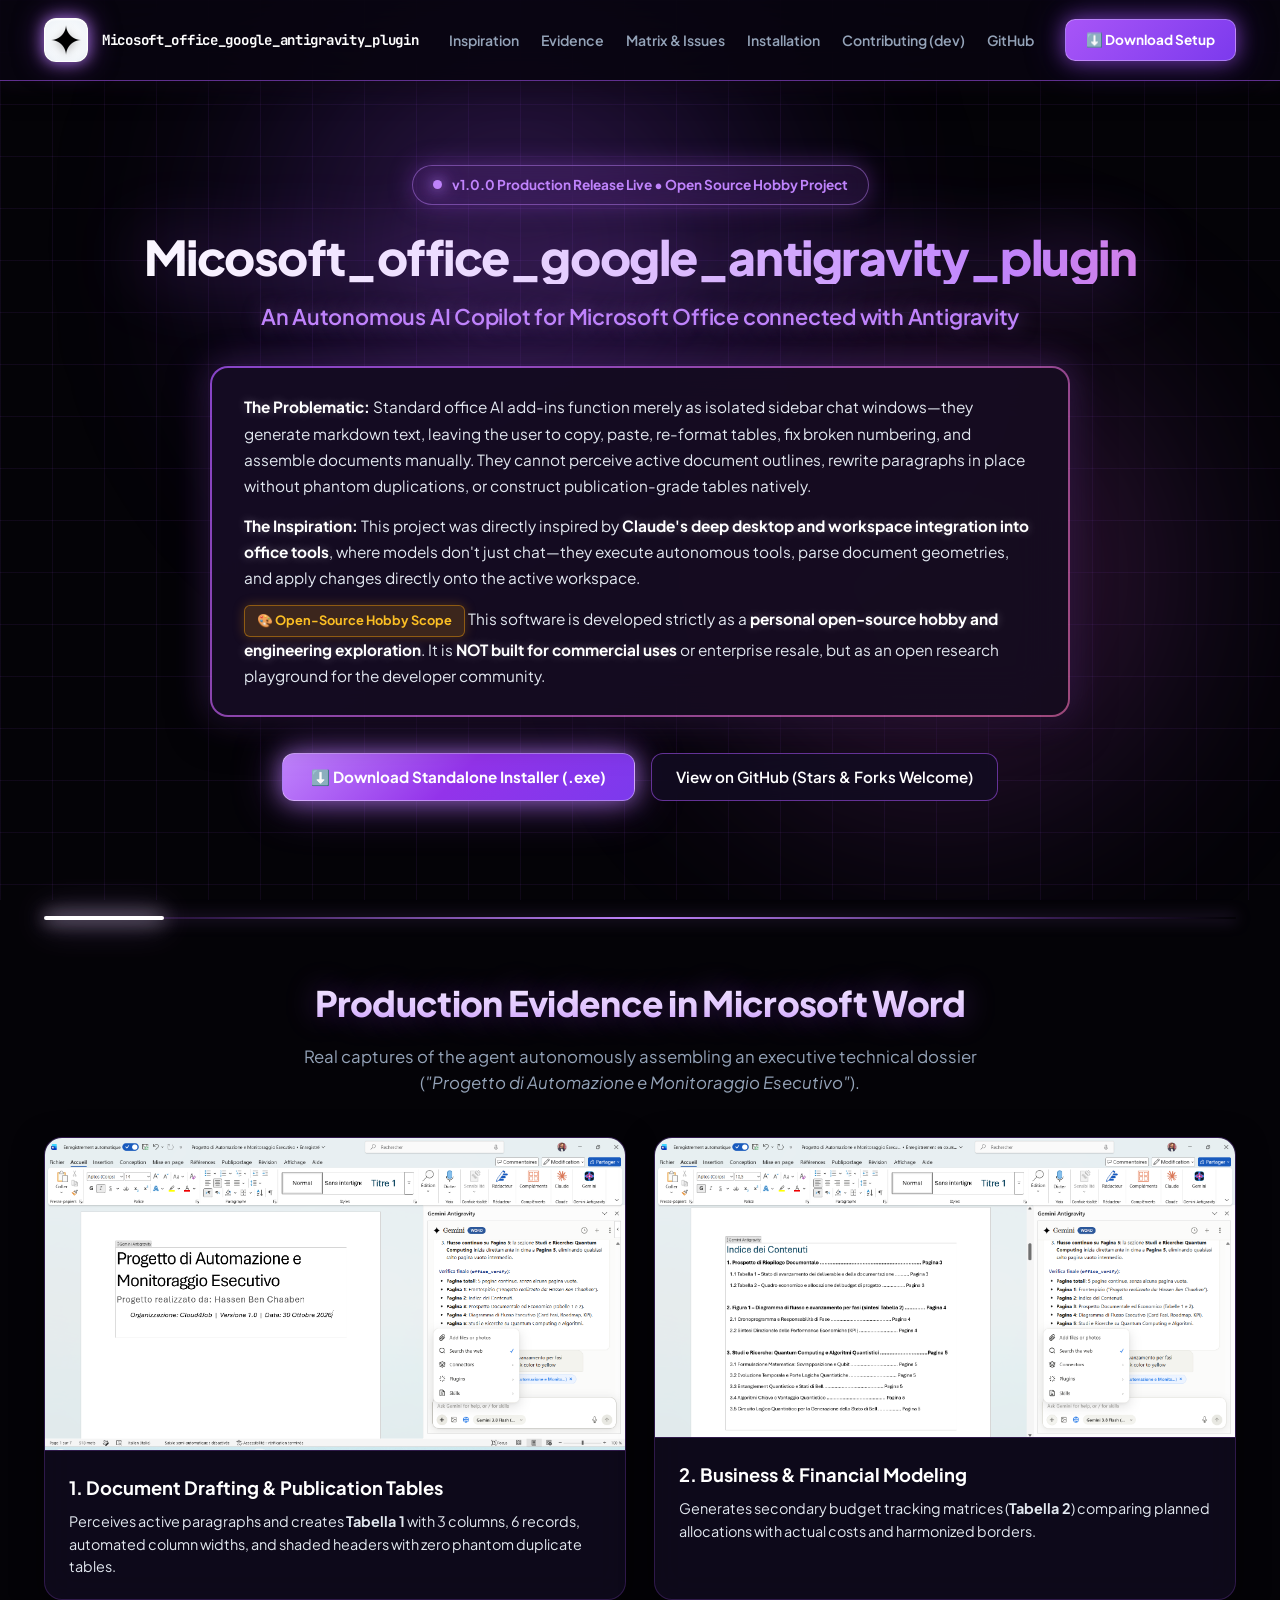
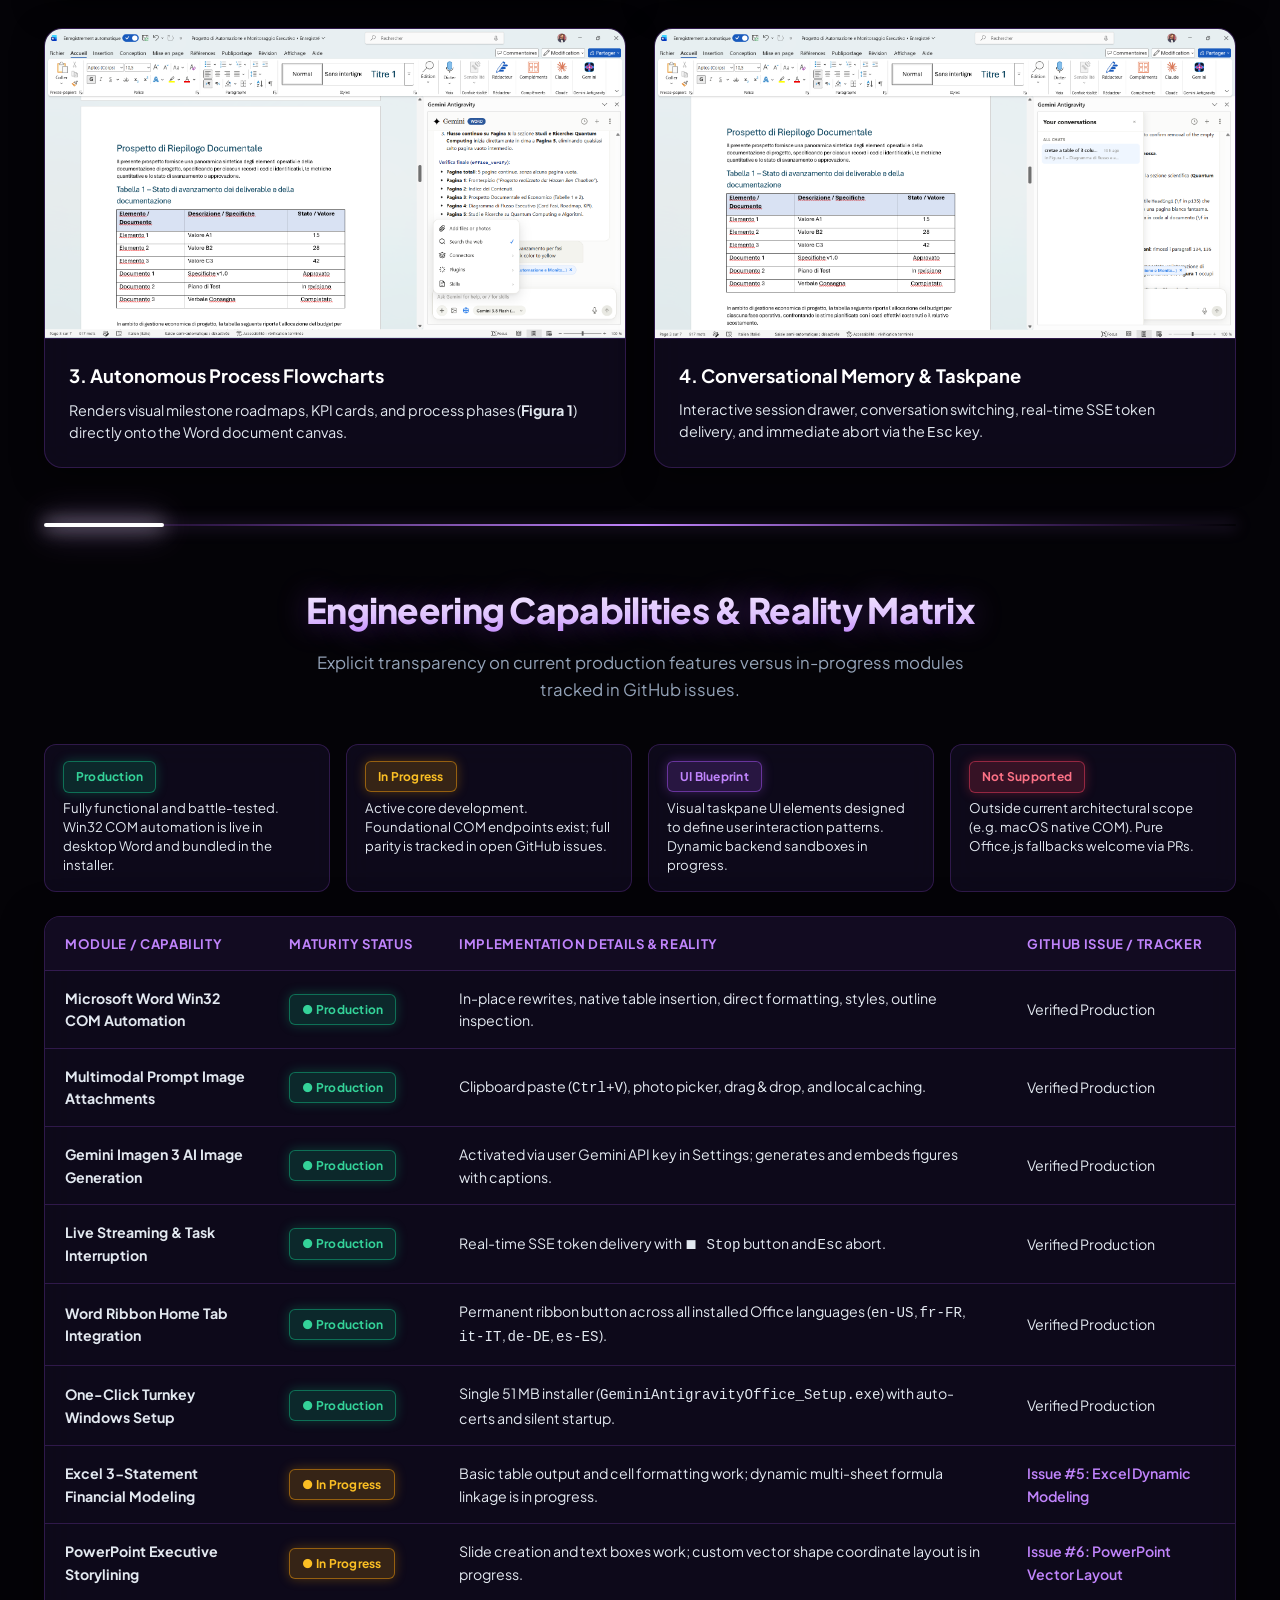
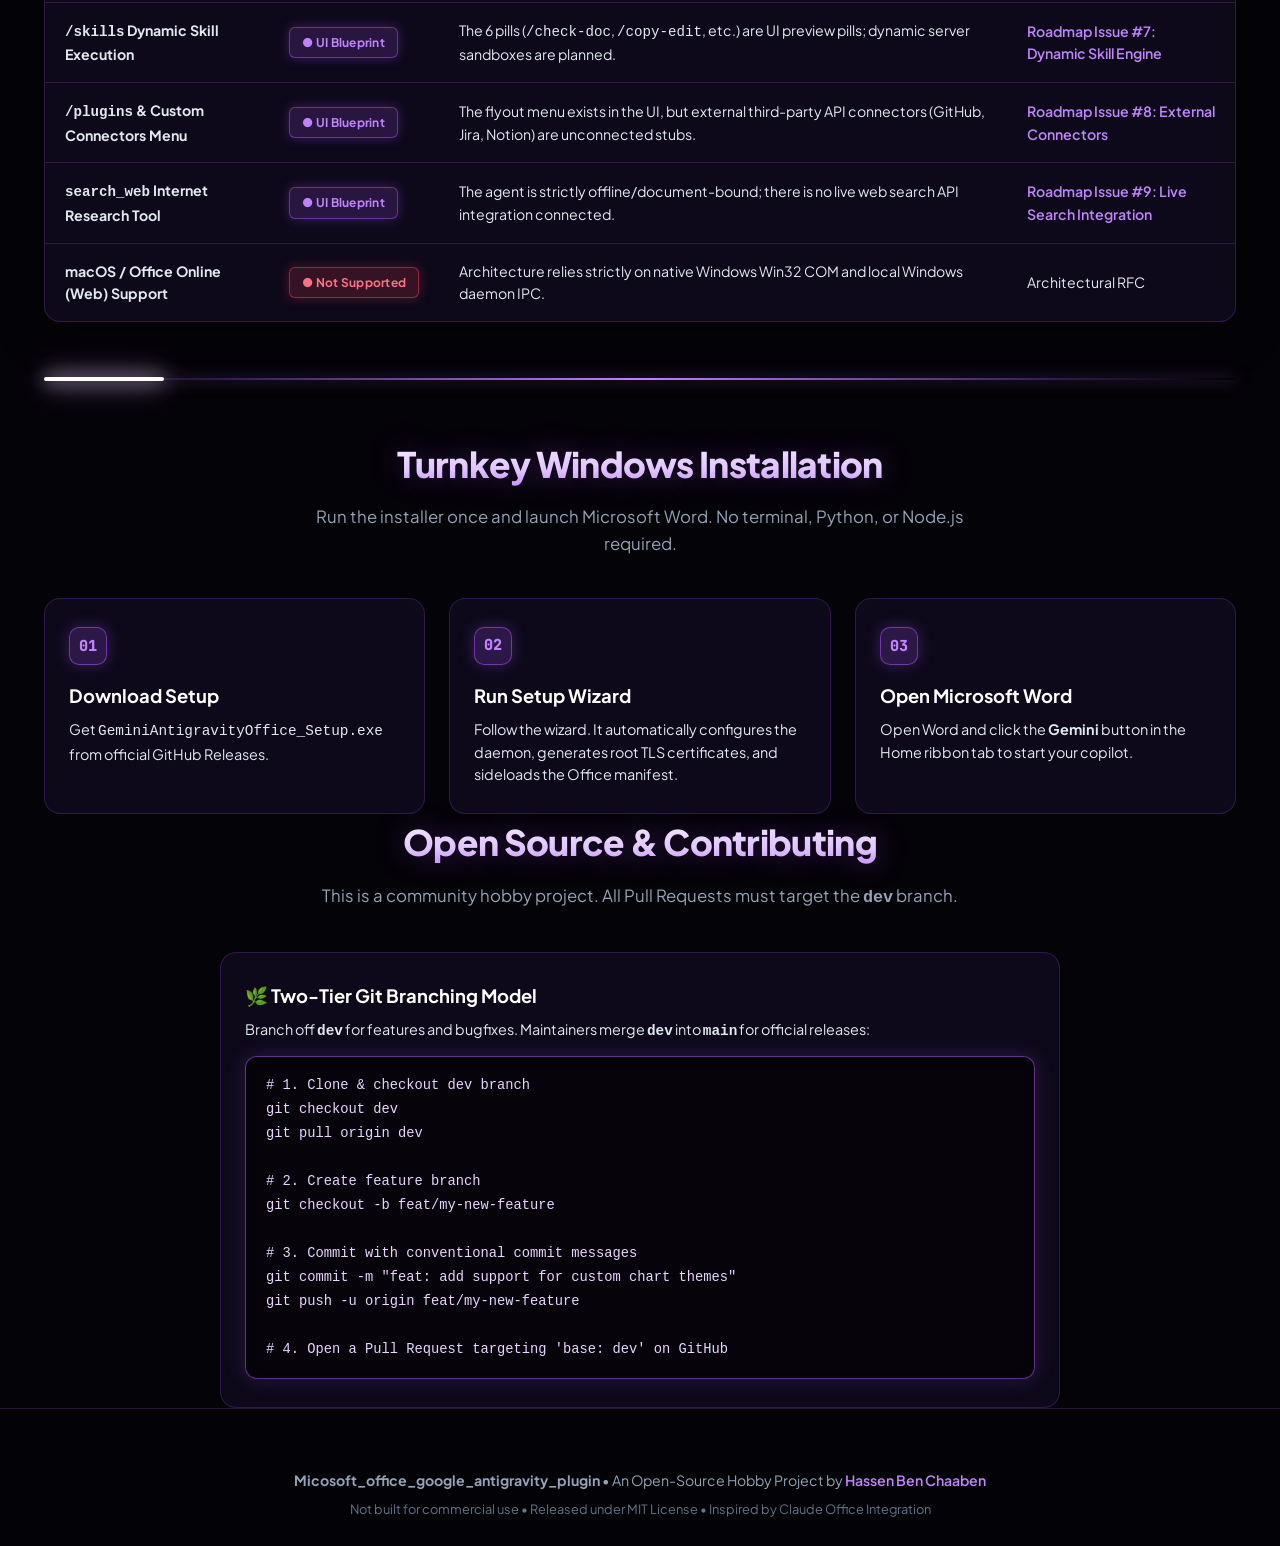
==== docs/index.html @ d550c04c "feat(docs): ottimizza contrasto logo, allinea pulsante download e potenzia animazioni neon e stormo " ====
<!DOCTYPE html>
<html lang="en">
<head>
  <meta charset="UTF-8">
  <meta name="viewport" content="width=device-width, initial-scale=1.0">
  <title>Micosoft_office_google_antigravity_plugin — Autonomous AI Copilot</title>
  <meta name="description" content="An Autonomous AI Copilot for Microsoft Office connected with Antigravity. Open-source hobby project inspired by Claude's office integration.">
  <link rel="icon" type="image/x-icon" href="favicon.ico">
  <link rel="preconnect" href="https://fonts.googleapis.com">
  <link rel="preconnect" href="https://fonts.gstatic.com" crossorigin>
  <link href="https://fonts.googleapis.com/css2?family=Plus+Jakarta+Sans:wght@300;400;500;600;700;800&family=JetBrains+Mono:wght@400;500;600;700&display=swap" rel="stylesheet">
  <style>
    :root {
      --bg-void: #040307;
      --bg-primary: #08060F;
      --bg-secondary: #0F0A1D;
      --bg-card: rgba(16, 11, 30, 0.85);
      --border-subtle: rgba(168, 85, 247, 0.22);
      --border-glow: rgba(168, 85, 247, 0.55);
      --border-bright: #C084FC;
      --text-primary: #FFFFFF;
      --text-secondary: #E2E8F0;
      --text-muted: #94A3B8;
      --purple-neon: #C084FC;
      --purple-core: #A855F7;
      --purple-deep: #7C3AED;
      --pink-neon: #F472B6;
      --cyan-neon: #38BDF8;
    }

    * {
      box-sizing: border-box;
      margin: 0;
      padding: 0;
    }

    body {
      background-color: var(--bg-void);
      color: var(--text-primary);
      font-family: 'Plus Jakarta Sans', -apple-system, BlinkMacSystemFont, 'Segoe UI', Roboto, sans-serif;
      line-height: 1.6;
      -webkit-font-smoothing: antialiased;
      overflow-x: hidden;
      position: relative;
    }

    /* ==========================================================================
       HYPER NEON BACKGROUND LIGHTS & AURORAS
       ========================================================================== */
    .lights-layer {
      position: fixed;
      top: 0;
      left: 0;
      width: 100vw;
      height: 100vh;
      pointer-events: none;
      z-index: 0;
      overflow: hidden;
    }

    .light-orb {
      position: absolute;
      border-radius: 50%;
      filter: blur(100px);
      opacity: 0.6;
      animation: floatPulse 10s ease-in-out infinite alternate;
    }

    .light-orb-1 {
      top: -80px;
      left: 15%;
      width: 650px;
      height: 650px;
      background: radial-gradient(circle, rgba(168, 85, 247, 0.55) 0%, rgba(124, 58, 237, 0.25) 50%, transparent 75%);
      animation-duration: 12s;
    }

    .light-orb-2 {
      top: 300px;
      right: 5%;
      width: 550px;
      height: 550px;
      background: radial-gradient(circle, rgba(236, 72, 153, 0.45) 0%, rgba(168, 85, 247, 0.25) 55%, transparent 80%);
      animation-duration: 15s;
      animation-delay: -3s;
    }

    .light-orb-3 {
      top: 1100px;
      left: 10%;
      width: 750px;
      height: 750px;
      background: radial-gradient(circle, rgba(124, 58, 237, 0.4) 0%, rgba(56, 189, 248, 0.2) 60%, transparent 80%);
      animation-duration: 18s;
      animation-delay: -6s;
    }

    @keyframes floatPulse {
      0% {
        transform: translateY(0) scale(1);
        opacity: 0.45;
      }
      50% {
        transform: translateY(70px) scale(1.2);
        opacity: 0.8;
      }
      100% {
        transform: translateY(-50px) scale(0.95);
        opacity: 0.55;
      }
    }

    /* Animated Cyberpunk Grid */
    .bg-grid {
      position: fixed;
      top: 0;
      left: 0;
      width: 100vw;
      height: 100vh;
      background-image: 
        linear-gradient(to right, rgba(168, 85, 247, 0.08) 1px, transparent 1px),
        linear-gradient(to bottom, rgba(168, 85, 247, 0.08) 1px, transparent 1px);
      background-size: 52px 52px;
      pointer-events: none;
      z-index: 1;
    }

    /* ==========================================================================
       ANIMATED BIRDS FLOCK IN THE BACKGROUND
       ========================================================================== */
    .birds-sky {
      position: fixed;
      top: 0;
      left: 0;
      width: 100%;
      height: 100%;
      pointer-events: none;
      z-index: 2;
      overflow: hidden;
    }

    .bird-track {
      position: absolute;
      left: -150px;
      filter: drop-shadow(0 0 10px #C084FC) drop-shadow(0 0 20px rgba(168, 85, 247, 0.8));
    }

    .b1 { top: 12%; animation: birdFlight 20s linear infinite; transform: scale(0.9); }
    .b2 { top: 18%; animation: birdFlight 24s linear infinite 3s; transform: scale(0.75); opacity: 0.85; }
    .b3 { top: 14%; animation: birdFlight 22s linear infinite 5s; transform: scale(0.8); opacity: 0.9; }
    .b4 { top: 32%; animation: birdFlight 28s linear infinite 9s; transform: scale(0.65); opacity: 0.75; }
    .b5 { top: 36%; animation: birdFlight 30s linear infinite 12s; transform: scale(0.55); opacity: 0.65; }
    .b6 { top: 25%; animation: birdFlight 21s linear infinite 15s; transform: scale(0.85); opacity: 0.85; }
    .b7 { top: 48%; animation: birdFlight 32s linear infinite 18s; transform: scale(0.5); opacity: 0.55; }

    .bird-svg {
      width: 52px;
      height: 52px;
      animation: birdBob 2s ease-in-out infinite alternate;
    }

    .wing-left {
      transform-origin: 26px 26px;
      animation: flapLeft 0.4s ease-in-out infinite alternate;
    }

    .wing-right {
      transform-origin: 26px 26px;
      animation: flapRight 0.4s ease-in-out infinite alternate;
    }

    @keyframes birdFlight {
      0% { transform: translateX(-160px); }
      100% { transform: translateX(calc(100vw + 240px)); }
    }

    @keyframes birdBob {
      0% { transform: translateY(-16px); }
      100% { transform: translateY(18px); }
    }

    @keyframes flapLeft {
      0% { transform: rotate(-32deg); }
      100% { transform: rotate(38deg); }
    }

    @keyframes flapRight {
      0% { transform: rotate(32deg); }
      100% { transform: rotate(-38deg); }
    }

    /* ==========================================================================
       CONTAINER & HEADER NAVBAR
       ========================================================================== */
    .container {
      max-width: 1240px;
      margin: 0 auto;
      padding: 0 24px;
      position: relative;
      z-index: 10;
    }

    header {
      border-bottom: 1px solid var(--border-glow);
      background: rgba(8, 5, 16, 0.88);
      backdrop-filter: blur(24px);
      position: sticky;
      top: 0;
      z-index: 100;
      box-shadow: 0 4px 30px rgba(0, 0, 0, 0.7), 0 0 20px rgba(168, 85, 247, 0.15);
    }

    .navbar {
      display: flex;
      align-items: center;
      justify-content: space-between;
      height: 80px;
      gap: 20px;
    }

    .nav-brand {
      display: flex;
      align-items: center;
      gap: 14px;
      text-decoration: none;
      color: #FFFFFF;
      font-weight: 700;
      font-size: 0.92rem;
      letter-spacing: -0.01em;
      flex-shrink: 0;
    }

    /* HIGH-CONTRAST LUMINOUS BADGE FOR THE ORIGINAL BLACK LOGO */
    .logo-badge {
      width: 44px;
      height: 44px;
      border-radius: 12px;
      background: radial-gradient(circle, #FFFFFF 0%, #F1F5F9 75%, #E2E8F0 100%);
      display: flex;
      align-items: center;
      justify-content: center;
      padding: 5px;
      border: 1px solid rgba(255, 255, 255, 0.9);
      box-shadow: 
        0 0 15px rgba(192, 132, 252, 0.8),
        0 0 30px rgba(168, 85, 247, 0.5),
        inset 0 1px 2px #FFFFFF;
      transition: all 0.3s ease;
      flex-shrink: 0;
    }

    .logo-badge:hover {
      transform: scale(1.1) rotate(4deg);
      box-shadow: 
        0 0 25px rgba(192, 132, 252, 1),
        0 0 50px rgba(168, 85, 247, 0.7);
    }

    .logo-badge img {
      width: 100%;
      height: 100%;
      object-fit: contain;
      filter: drop-shadow(0 2px 4px rgba(0,0,0,0.3));
    }

    .brand-title-text {
      font-family: 'JetBrains Mono', monospace;
      font-size: 0.88rem;
      color: #FFFFFF;
      letter-spacing: -0.02em;
      white-space: nowrap;
    }

    .nav-links {
      display: flex;
      align-items: center;
      gap: 22px;
      list-style: none;
      flex-shrink: 1;
    }

    .nav-links a {
      color: var(--text-muted);
      text-decoration: none;
      font-size: 0.88rem;
      font-weight: 600;
      transition: all 0.2s ease;
      white-space: nowrap;
    }

    .nav-links a:hover {
      color: var(--purple-neon);
      text-shadow: 0 0 12px rgba(192, 132, 252, 0.9);
    }

    /* DOWNLOAD BUTTON - FIXED VERTICAL ALIGNMENT & COMPACT NO-WRAP */
    .btn-nav-download {
      display: inline-flex;
      align-items: center;
      justify-content: center;
      gap: 8px;
      height: 42px;
      padding: 0 20px;
      border-radius: 10px;
      font-size: 0.85rem;
      font-weight: 700;
      text-decoration: none;
      white-space: nowrap;
      flex-shrink: 0;
      background: linear-gradient(135deg, #A855F7 0%, #7C3AED 100%);
      color: #FFFFFF;
      border: 1px solid rgba(255, 255, 255, 0.3);
      box-shadow: 
        0 0 20px rgba(168, 85, 247, 0.6),
        0 0 40px rgba(124, 58, 237, 0.35);
      transition: all 0.25s cubic-bezier(0.16, 1, 0.3, 1);
    }

    .btn-nav-download:hover {
      background: linear-gradient(135deg, #C084FC 0%, #9333EA 100%);
      box-shadow: 
        0 0 35px rgba(192, 132, 252, 0.9),
        0 0 65px rgba(168, 85, 247, 0.7);
      transform: translateY(-2px);
    }

    /* ==========================================================================
       HERO SECTION WITH SHIMMERING TITLE & NEON CARD
       ========================================================================== */
    .hero {
      padding: 84px 0 60px;
      text-align: center;
      position: relative;
    }

    .hero-badge {
      display: inline-flex;
      align-items: center;
      gap: 10px;
      padding: 8px 20px;
      border-radius: 9999px;
      background: rgba(168, 85, 247, 0.14);
      border: 1px solid rgba(192, 132, 252, 0.45);
      color: var(--purple-neon);
      font-size: 0.85rem;
      font-weight: 700;
      margin-bottom: 24px;
      box-shadow: 0 0 25px rgba(168, 85, 247, 0.35);
      backdrop-filter: blur(12px);
    }

    .hero-badge .pulse-light {
      width: 9px;
      height: 9px;
      border-radius: 50%;
      background: #C084FC;
      box-shadow: 0 0 14px #C084FC, 0 0 24px #A855F7;
      animation: beacon 1.4s infinite alternate;
    }

    @keyframes beacon {
      0% { opacity: 0.4; transform: scale(0.8); }
      100% { opacity: 1; transform: scale(1.3); }
    }

    /* SHIMMERING RAINBOW-PURPLE METALLIC TITLE */
    .hero h1 {
      font-size: 3rem;
      font-weight: 800;
      letter-spacing: -0.03em;
      line-height: 1.15;
      margin-bottom: 16px;
      word-break: break-word;
      background: linear-gradient(90deg, #FFFFFF 0%, #E9D5FF 20%, #C084FC 40%, #F472B6 60%, #A855F7 80%, #FFFFFF 100%);
      background-size: 200% auto;
      -webkit-background-clip: text;
      -webkit-text-fill-color: transparent;
      animation: textGlow 6s linear infinite;
      filter: drop-shadow(0 0 35px rgba(168, 85, 247, 0.45));
    }

    @keyframes textGlow {
      0% { background-position: 0% center; }
      100% { background-position: 200% center; }
    }

    .hero-subtitle {
      font-size: 1.35rem;
      font-weight: 600;
      color: var(--purple-neon);
      margin-bottom: 32px;
      letter-spacing: -0.01em;
      text-shadow: 0 0 20px rgba(192, 132, 252, 0.5);
    }

    /* ROTATING CONIC NEON BORDER STORY CARD */
    .neon-story-wrapper {
      position: relative;
      max-width: 860px;
      margin: 0 auto 36px;
      border-radius: 18px;
      padding: 2px;
      background: linear-gradient(135deg, rgba(168, 85, 247, 0.8), rgba(244, 114, 182, 0.6), rgba(56, 189, 248, 0.6), rgba(168, 85, 247, 0.8));
      background-size: 300% 300%;
      animation: borderShift 7s ease infinite;
      box-shadow: 0 10px 40px rgba(0, 0, 0, 0.6), 0 0 35px rgba(168, 85, 247, 0.35);
    }

    @keyframes borderShift {
      0% { background-position: 0% 50%; }
      50% { background-position: 100% 50%; }
      100% { background-position: 0% 50%; }
    }

    .hero-story-card {
      background: rgba(14, 9, 26, 0.95);
      border-radius: 16px;
      padding: 26px 32px;
      backdrop-filter: blur(20px);
      text-align: left;
    }

    .hero-story-card p {
      color: var(--text-secondary);
      font-size: 0.96rem;
      line-height: 1.7;
      margin-bottom: 14px;
    }

    .hero-story-card p:last-child {
      margin-bottom: 0;
    }

    .hero-story-card strong {
      color: #FFFFFF;
      text-shadow: 0 0 10px rgba(255, 255, 255, 0.3);
    }

    .hobby-tag {
      display: inline-flex;
      align-items: center;
      gap: 6px;
      padding: 4px 12px;
      border-radius: 6px;
      background: rgba(245, 158, 11, 0.18);
      border: 1px solid rgba(245, 158, 11, 0.45);
      color: #FBBF24;
      font-size: 0.8rem;
      font-weight: 700;
      box-shadow: 0 0 12px rgba(245, 158, 11, 0.25);
    }

    .hero-actions {
      display: flex;
      justify-content: center;
      gap: 16px;
      flex-wrap: wrap;
    }

    .btn-main-download {
      display: inline-flex;
      align-items: center;
      gap: 10px;
      height: 48px;
      padding: 0 28px;
      border-radius: 12px;
      font-size: 0.95rem;
      font-weight: 700;
      text-decoration: none;
      background: linear-gradient(135deg, #C084FC 0%, #9333EA 50%, #7C3AED 100%);
      color: #FFFFFF;
      border: 1px solid rgba(255, 255, 255, 0.35);
      box-shadow: 
        0 0 25px rgba(192, 132, 252, 0.7),
        0 0 50px rgba(168, 85, 247, 0.45);
      transition: all 0.25s ease;
    }

    .btn-main-download:hover {
      box-shadow: 
        0 0 40px rgba(192, 132, 252, 1),
        0 0 75px rgba(168, 85, 247, 0.7);
      transform: translateY(-2px) scale(1.02);
    }

    .btn-main-github {
      display: inline-flex;
      align-items: center;
      gap: 10px;
      height: 48px;
      padding: 0 24px;
      border-radius: 12px;
      font-size: 0.95rem;
      font-weight: 600;
      text-decoration: none;
      background: rgba(18, 12, 34, 0.85);
      color: #FFFFFF;
      border: 1px solid var(--border-glow);
      backdrop-filter: blur(12px);
      transition: all 0.25s ease;
    }

    .btn-main-github:hover {
      border-color: var(--purple-neon);
      box-shadow: 0 0 25px rgba(192, 132, 252, 0.5);
      transform: translateY(-2px);
    }

    /* NEON LASER DIVIDER */
    .neon-laser {
      width: 100%;
      height: 2px;
      background: linear-gradient(90deg, transparent 0%, rgba(168, 85, 247, 0.3) 15%, #C084FC 50%, rgba(168, 85, 247, 0.3) 85%, transparent 100%);
      position: relative;
      margin: 56px 0;
      box-shadow: 0 0 15px rgba(192, 132, 252, 0.6);
    }

    .neon-laser::after {
      content: '';
      position: absolute;
      top: -1px;
      left: 0;
      width: 120px;
      height: 4px;
      background: #FFFFFF;
      box-shadow: 0 0 20px #FFFFFF, 0 0 35px #C084FC;
      border-radius: 4px;
      animation: laserSweep 5s ease-in-out infinite;
    }

    @keyframes laserSweep {
      0% { left: -10%; }
      100% { left: 105%; }
    }

    /* ==========================================================================
       SHOWCASE & EVIDENCE CARDS
       ========================================================================== */
    .section-header {
      text-align: center;
      margin-bottom: 40px;
    }

    .section-header h2 {
      font-size: 2.2rem;
      font-weight: 800;
      letter-spacing: -0.02em;
      margin-bottom: 12px;
      background: linear-gradient(180deg, #FFFFFF 0%, #E9D5FF 60%, #C084FC 100%);
      -webkit-background-clip: text;
      -webkit-text-fill-color: transparent;
      text-shadow: 0 0 30px rgba(168, 85, 247, 0.4);
    }

    .section-header p {
      color: var(--text-muted);
      font-size: 1.05rem;
      max-width: 680px;
      margin: 0 auto;
    }

    .gallery-grid {
      display: grid;
      grid-template-columns: repeat(2, 1fr);
      gap: 28px;
    }

    .gallery-card {
      background: var(--bg-card);
      border: 1px solid var(--border-subtle);
      border-radius: 18px;
      overflow: hidden;
      backdrop-filter: blur(16px);
      transition: all 0.3s cubic-bezier(0.16, 1, 0.3, 1);
      box-shadow: 0 8px 30px rgba(0, 0, 0, 0.5);
      position: relative;
    }

    .gallery-card:hover {
      transform: translateY(-6px);
      border-color: var(--purple-neon);
      box-shadow: 0 16px 45px rgba(0, 0, 0, 0.7), 0 0 35px rgba(168, 85, 247, 0.45);
    }

    .gallery-card img {
      width: 100%;
      height: auto;
      display: block;
      border-bottom: 1px solid var(--border-subtle);
    }

    .gallery-card-body {
      padding: 22px 24px;
    }

    .gallery-card-body h3 {
      font-size: 1.15rem;
      font-weight: 700;
      margin-bottom: 8px;
      color: #FFFFFF;
    }

    .gallery-card-body p {
      font-size: 0.9rem;
      color: var(--text-secondary);
      line-height: 1.55;
    }

    /* ==========================================================================
       CAPABILITIES MATRIX & LEGEND
       ========================================================================== */
    .legend-grid {
      display: grid;
      grid-template-columns: repeat(4, 1fr);
      gap: 16px;
      margin-bottom: 24px;
    }

    .legend-card {
      background: var(--bg-card);
      border: 1px solid var(--border-subtle);
      border-radius: 12px;
      padding: 16px 18px;
      backdrop-filter: blur(14px);
      transition: all 0.25s ease;
    }

    .legend-card:hover {
      border-color: var(--purple-core);
      box-shadow: 0 0 20px rgba(168, 85, 247, 0.35);
      transform: translateY(-2px);
    }

    .legend-title {
      font-weight: 700;
      font-size: 0.9rem;
      margin-bottom: 6px;
      display: flex;
      align-items: center;
      gap: 6px;
    }

    .legend-card p {
      font-size: 0.825rem;
      color: var(--text-secondary);
      line-height: 1.45;
    }

    .matrix-table {
      width: 100%;
      border-collapse: separate;
      border-spacing: 0;
      background: var(--bg-card);
      border: 1px solid var(--border-subtle);
      border-radius: 16px;
      overflow: hidden;
      backdrop-filter: blur(16px);
      box-shadow: 0 10px 40px rgba(0, 0, 0, 0.5);
    }

    .matrix-table th {
      background: rgba(18, 12, 34, 0.95);
      color: var(--purple-neon);
      text-align: left;
      padding: 16px 20px;
      font-size: 0.82rem;
      font-weight: 700;
      text-transform: uppercase;
      letter-spacing: 0.05em;
      border-bottom: 1px solid var(--border-subtle);
    }

    .matrix-table td {
      padding: 16px 20px;
      font-size: 0.885rem;
      border-bottom: 1px solid var(--border-subtle);
      vertical-align: middle;
      color: var(--text-secondary);
    }

    .matrix-table tr:hover td {
      background: rgba(168, 85, 247, 0.06);
    }

    .matrix-table tr:last-child td {
      border-bottom: none;
    }

    .matrix-table a {
      color: var(--purple-neon);
      text-decoration: none;
      font-weight: 600;
    }

    .matrix-table a:hover {
      text-decoration: underline;
      text-shadow: 0 0 10px rgba(192, 132, 252, 0.8);
    }

    .badge-status {
      display: inline-flex;
      align-items: center;
      gap: 6px;
      padding: 5px 12px;
      border-radius: 6px;
      font-size: 0.75rem;
      font-weight: 700;
      letter-spacing: 0.02em;
      white-space: nowrap;
    }

    .badge-prod {
      background: rgba(16, 185, 129, 0.18);
      color: #34D399;
      border: 1px solid rgba(16, 185, 129, 0.5);
      box-shadow: 0 0 12px rgba(16, 185, 129, 0.3);
    }

    .badge-partial {
      background: rgba(245, 158, 11, 0.18);
      color: #FBBF24;
      border: 1px solid rgba(245, 158, 11, 0.5);
      box-shadow: 0 0 12px rgba(245, 158, 11, 0.3);
    }

    .badge-stub {
      background: rgba(168, 85, 247, 0.18);
      color: #C084FC;
      border: 1px solid rgba(168, 85, 247, 0.5);
      box-shadow: 0 0 12px rgba(168, 85, 247, 0.3);
    }

    .badge-unsupported {
      background: rgba(244, 63, 94, 0.18);
      color: #FB7185;
      border: 1px solid rgba(244, 63, 94, 0.5);
      box-shadow: 0 0 12px rgba(244, 63, 94, 0.3);
    }

    /* ==========================================================================
       SETUP & CONTRIBUTING
       ========================================================================== */
    .steps-grid {
      display: grid;
      grid-template-columns: repeat(3, 1fr);
      gap: 24px;
    }

    .step-card {
      background: var(--bg-card);
      border: 1px solid var(--border-subtle);
      border-radius: 16px;
      padding: 28px 24px;
      backdrop-filter: blur(14px);
      transition: all 0.25s ease;
    }

    .step-card:hover {
      border-color: var(--purple-neon);
      box-shadow: 0 0 25px rgba(168, 85, 247, 0.4);
      transform: translateY(-3px);
    }

    .step-num {
      width: 38px;
      height: 38px;
      border-radius: 10px;
      background: rgba(168, 85, 247, 0.2);
      border: 1px solid var(--border-glow);
      color: var(--purple-neon);
      display: flex;
      align-items: center;
      justify-content: center;
      font-weight: 800;
      font-size: 0.95rem;
      margin-bottom: 16px;
      font-family: 'JetBrains Mono', monospace;
      box-shadow: 0 0 15px rgba(168, 85, 247, 0.3);
    }

    .step-card h3 {
      font-size: 1.15rem;
      margin-bottom: 8px;
      color: #FFFFFF;
    }

    .step-card p {
      font-size: 0.9rem;
      color: var(--text-secondary);
      line-height: 1.55;
    }

    pre {
      background: #06040A;
      border: 1px solid var(--border-glow);
      border-radius: 12px;
      padding: 16px 20px;
      font-family: 'JetBrains Mono', monospace;
      font-size: 0.86rem;
      color: #E9D5FF;
      overflow-x: auto;
      margin-top: 14px;
      box-shadow: inset 0 2px 8px rgba(0, 0, 0, 0.6), 0 0 20px rgba(168, 85, 247, 0.2);
    }

    /* ==========================================================================
       FOOTER
       ========================================================================== */
    footer {
      border-top: 1px solid var(--border-subtle);
      padding: 60px 0;
      text-align: center;
      color: var(--text-muted);
      font-size: 0.885rem;
      background: rgba(4, 3, 7, 0.98);
      position: relative;
      z-index: 10;
    }

    footer a {
      color: var(--purple-neon);
      text-decoration: none;
      font-weight: 600;
    }

    footer a:hover {
      text-decoration: underline;
      text-shadow: 0 0 10px rgba(192, 132, 252, 0.8);
    }

    @media (max-width: 960px) {
      .hero h1 { font-size: 2.2rem; }
      .gallery-grid, .steps-grid, .legend-grid { grid-template-columns: 1fr; }
      .nav-links { display: none; }
    }
  </style>
</head>
<body>
  <!-- Hyper Neon Background Lights -->
  <div class="lights-layer">
    <div class="light-orb light-orb-1"></div>
    <div class="light-orb light-orb-2"></div>
    <div class="light-orb light-orb-3"></div>
  </div>

  <!-- Animated Cyberpunk Grid -->
  <div class="bg-grid"></div>

  <!-- Animated Flying Birds in the Background Sky -->
  <div class="birds-sky">
    <!-- Bird 1 (Leader) -->
    <div class="bird-track b1">
      <svg class="bird-svg" viewBox="0 0 64 64" fill="none">
        <path class="wing-left" d="M32 32 C22 14 10 16 2 24 C14 26 26 30 32 32 Z" fill="#E9D5FF"/>
        <path class="wing-right" d="M32 32 C42 14 54 16 62 24 C50 26 38 30 32 32 Z" fill="#C084FC"/>
        <circle cx="32" cy="32" r="3" fill="#FFFFFF"/>
      </svg>
    </div>
    <!-- Bird 2 -->
    <div class="bird-track b2">
      <svg class="bird-svg" viewBox="0 0 64 64" fill="none">
        <path class="wing-left" d="M32 32 C22 14 10 16 2 24 C14 26 26 30 32 32 Z" fill="#C084FC"/>
        <path class="wing-right" d="M32 32 C42 14 54 16 62 24 C50 26 38 30 32 32 Z" fill="#A855F7"/>
        <circle cx="32" cy="32" r="2.5" fill="#FFFFFF"/>
      </svg>
    </div>
    <!-- Bird 3 -->
    <div class="bird-track b3">
      <svg class="bird-svg" viewBox="0 0 64 64" fill="none">
        <path class="wing-left" d="M32 32 C22 14 10 16 2 24 C14 26 26 30 32 32 Z" fill="#F472B6"/>
        <path class="wing-right" d="M32 32 C42 14 54 16 62 24 C50 26 38 30 32 32 Z" fill="#C084FC"/>
        <circle cx="32" cy="32" r="2.5" fill="#FFFFFF"/>
      </svg>
    </div>
    <!-- Bird 4 -->
    <div class="bird-track b4">
      <svg class="bird-svg" viewBox="0 0 64 64" fill="none">
        <path class="wing-left" d="M32 32 C22 14 10 16 2 24 C14 26 26 30 32 32 Z" fill="#A855F7"/>
        <path class="wing-right" d="M32 32 C42 14 54 16 62 24 C50 26 38 30 32 32 Z" fill="#7C3AED"/>
        <circle cx="32" cy="32" r="2" fill="#FFFFFF"/>
      </svg>
    </div>
    <!-- Bird 5 -->
    <div class="bird-track b5">
      <svg class="bird-svg" viewBox="0 0 64 64" fill="none">
        <path class="wing-left" d="M32 32 C22 14 10 16 2 24 C14 26 26 30 32 32 Z" fill="#38BDF8"/>
        <path class="wing-right" d="M32 32 C42 14 54 16 62 24 C50 26 38 30 32 32 Z" fill="#818CF8"/>
        <circle cx="32" cy="32" r="2" fill="#FFFFFF"/>
      </svg>
    </div>
    <!-- Bird 6 -->
    <div class="bird-track b6">
      <svg class="bird-svg" viewBox="0 0 64 64" fill="none">
        <path class="wing-left" d="M32 32 C22 14 10 16 2 24 C14 26 26 30 32 32 Z" fill="#E9D5FF"/>
        <path class="wing-right" d="M32 32 C42 14 54 16 62 24 C50 26 38 30 32 32 Z" fill="#C084FC"/>
        <circle cx="32" cy="32" r="2.5" fill="#FFFFFF"/>
      </svg>
    </div>
    <!-- Bird 7 -->
    <div class="bird-track b7">
      <svg class="bird-svg" viewBox="0 0 64 64" fill="none">
        <path class="wing-left" d="M32 32 C22 14 10 16 2 24 C14 26 26 30 32 32 Z" fill="#C084FC"/>
        <path class="wing-right" d="M32 32 C42 14 54 16 62 24 C50 26 38 30 32 32 Z" fill="#A855F7"/>
        <circle cx="32" cy="32" r="2" fill="#FFFFFF"/>
      </svg>
    </div>
  </div>

  <!-- Header Navbar -->
  <header>
    <div class="container navbar">
      <a href="#" class="nav-brand">
        <!-- High-Contrast Luminous Badge for Black Logo -->
        <div class="logo-badge">
          <img src="icon-black.png" alt="Black Logo">
        </div>
        <span class="brand-title-text">Micosoft_office_google_antigravity_plugin</span>
      </a>

      <ul class="nav-links">
        <li><a href="#inspiration">Inspiration</a></li>
        <li><a href="#showcase">Evidence</a></li>
        <li><a href="#matrix">Matrix & Issues</a></li>
        <li><a href="#install">Installation</a></li>
        <li><a href="#contributing">Contributing (dev)</a></li>
        <li><a href="https://github.com/HassenChaaben/Micosoft_office_google_antigravity_plugin" target="_blank">GitHub</a></li>
      </ul>

      <!-- Compact, Horizontally Centered, No-Wrap Download Button -->
      <a href="https://github.com/HassenChaaben/Micosoft_office_google_antigravity_plugin/releases" class="btn-nav-download" target="_blank">
        ⬇️ Download Setup
      </a>
    </div>
  </header>

  <main class="container">
    <!-- Hero Section -->
    <section class="hero">
      <div class="hero-badge">
        <span class="pulse-light"></span>
        v1.0.0 Production Release Live • Open Source Hobby Project
      </div>

      <h1>Micosoft_office_google_antigravity_plugin</h1>
      <p class="hero-subtitle">
        An Autonomous AI Copilot for Microsoft Office connected with Antigravity
      </p>

      <!-- The Problematic & Inspiration Narrative Card (Glowing Conic Neon Frame) -->
      <div id="inspiration" class="neon-story-wrapper">
        <div class="hero-story-card">
          <p>
            <strong>The Problematic:</strong> Standard office AI add-ins function merely as isolated sidebar chat windows—they generate markdown text, leaving the user to copy, paste, re-format tables, fix broken numbering, and assemble documents manually. They cannot perceive active document outlines, rewrite paragraphs in place without phantom duplications, or construct publication-grade tables natively.
          </p>
          <p>
            <strong>The Inspiration:</strong> This project was directly inspired by <strong>Claude's deep desktop and workspace integration into office tools</strong>, where models don't just chat—they execute autonomous tools, parse document geometries, and apply changes directly onto the active workspace.
          </p>
          <p>
            <span class="hobby-tag">🎨 Open-Source Hobby Scope</span>
            This software is developed strictly as a <strong>personal open-source hobby and engineering exploration</strong>. It is <strong>NOT built for commercial uses</strong> or enterprise resale, but as an open research playground for the developer community.
          </p>
        </div>
      </div>

      <div class="hero-actions">
        <a href="https://github.com/HassenChaaben/Micosoft_office_google_antigravity_plugin/releases" class="btn-main-download" target="_blank">
          ⬇️ Download Standalone Installer (.exe)
        </a>
        <a href="https://github.com/HassenChaaben/Micosoft_office_google_antigravity_plugin" class="btn-main-github" target="_blank">
          View on GitHub (Stars & Forks Welcome)
        </a>
      </div>
    </section>

    <!-- Animated Neon Laser Sweep -->
    <div class="neon-laser"></div>

    <!-- Visual Evidence Showcase -->
    <section id="showcase">
      <div class="section-header">
        <h2>Production Evidence in Microsoft Word</h2>
        <p>Real captures of the agent autonomously assembling an executive technical dossier (<em>"Progetto di Automazione e Monitoraggio Esecutivo"</em>).</p>
      </div>

      <div class="gallery-grid">
        <div class="gallery-card">
          <img src="images/01_document_drafting_table.png" alt="Document Drafting & Table Insertion">
          <div class="gallery-card-body">
            <h3>1. Document Drafting & Publication Tables</h3>
            <p>Perceives active paragraphs and creates <strong>Tabella 1</strong> with 3 columns, 6 records, automated column widths, and shaded headers with zero phantom duplicate tables.</p>
          </div>
        </div>

        <div class="gallery-card">
          <img src="images/02_business_financial_modeling.png" alt="Multi-Table Financial Modeling">
          <div class="gallery-card-body">
            <h3>2. Business & Financial Modeling</h3>
            <p>Generates secondary budget tracking matrices (<strong>Tabella 2</strong>) comparing planned allocations with actual costs and harmonized borders.</p>
          </div>
        </div>

        <div class="gallery-card">
          <img src="images/03_flowchart_diagram_generation.png" alt="Autonomous Process Flowcharts">
          <div class="gallery-card-body">
            <h3>3. Autonomous Process Flowcharts</h3>
            <p>Renders visual milestone roadmaps, KPI cards, and process phases (<strong>Figura 1</strong>) directly onto the Word document canvas.</p>
          </div>
        </div>

        <div class="gallery-card">
          <img src="images/04_iterative_refinement_styling.png" alt="Multi-Turn Conversational Memory">
          <div class="gallery-card-body">
            <h3>4. Conversational Memory & Taskpane</h3>
            <p>Interactive session drawer, conversation switching, real-time SSE token delivery, and immediate abort via the <code>Esc</code> key.</p>
          </div>
        </div>
      </div>
    </section>

    <!-- Animated Neon Laser Sweep -->
    <div class="neon-laser"></div>

    <!-- Capabilities Matrix & Legend -->
    <section id="matrix" class="matrix-section">
      <div class="section-header">
        <h2>Engineering Capabilities & Reality Matrix</h2>
        <p>Explicit transparency on current production features versus in-progress modules tracked in GitHub issues.</p>
      </div>

      <!-- Status Legend -->
      <div class="legend-grid">
        <div class="legend-card">
          <div class="legend-title" style="color: #34D399;">
            <span class="badge-status badge-prod">Production</span>
          </div>
          <p>Fully functional and battle-tested. Win32 COM automation is live in desktop Word and bundled in the installer.</p>
        </div>
        <div class="legend-card">
          <div class="legend-title" style="color: #FBBF24;">
            <span class="badge-status badge-partial">In Progress</span>
          </div>
          <p>Active core development. Foundational COM endpoints exist; full parity is tracked in open GitHub issues.</p>
        </div>
        <div class="legend-card">
          <div class="legend-title" style="color: #C084FC;">
            <span class="badge-status badge-stub">UI Blueprint</span>
          </div>
          <p>Visual taskpane UI elements designed to define user interaction patterns. Dynamic backend sandboxes in progress.</p>
        </div>
        <div class="legend-card">
          <div class="legend-title" style="color: #FB7185;">
            <span class="badge-status badge-unsupported">Not Supported</span>
          </div>
          <p>Outside current architectural scope (e.g. macOS native COM). Pure Office.js fallbacks welcome via PRs.</p>
        </div>
      </div>

      <table class="matrix-table">
        <thead>
          <tr>
            <th>Module / Capability</th>
            <th>Maturity Status</th>
            <th>Implementation Details & Reality</th>
            <th>GitHub Issue / Tracker</th>
          </tr>
        </thead>
        <tbody>
          <tr>
            <td><strong>Microsoft Word Win32 COM Automation</strong></td>
            <td><span class="badge-status badge-prod">● Production</span></td>
            <td>In-place rewrites, native table insertion, direct formatting, styles, outline inspection.</td>
            <td>Verified Production</td>
          </tr>
          <tr>
            <td><strong>Multimodal Prompt Image Attachments</strong></td>
            <td><span class="badge-status badge-prod">● Production</span></td>
            <td>Clipboard paste (<code>Ctrl+V</code>), photo picker, drag & drop, and local caching.</td>
            <td>Verified Production</td>
          </tr>
          <tr>
            <td><strong>Gemini Imagen 3 AI Image Generation</strong></td>
            <td><span class="badge-status badge-prod">● Production</span></td>
            <td>Activated via user Gemini API key in Settings; generates and embeds figures with captions.</td>
            <td>Verified Production</td>
          </tr>
          <tr>
            <td><strong>Live Streaming & Task Interruption</strong></td>
            <td><span class="badge-status badge-prod">● Production</span></td>
            <td>Real-time SSE token delivery with <code>⏹ Stop</code> button and <code>Esc</code> abort.</td>
            <td>Verified Production</td>
          </tr>
          <tr>
            <td><strong>Word Ribbon Home Tab Integration</strong></td>
            <td><span class="badge-status badge-prod">● Production</span></td>
            <td>Permanent ribbon button across all installed Office languages (<code>en-US</code>, <code>fr-FR</code>, <code>it-IT</code>, <code>de-DE</code>, <code>es-ES</code>).</td>
            <td>Verified Production</td>
          </tr>
          <tr>
            <td><strong>One-Click Turnkey Windows Setup</strong></td>
            <td><span class="badge-status badge-prod">● Production</span></td>
            <td>Single 51 MB installer (<code>GeminiAntigravityOffice_Setup.exe</code>) with auto-certs and silent startup.</td>
            <td>Verified Production</td>
          </tr>
          <tr>
            <td><strong>Excel 3-Statement Financial Modeling</strong></td>
            <td><span class="badge-status badge-partial">● In Progress</span></td>
            <td>Basic table output and cell formatting work; dynamic multi-sheet formula linkage is in progress.</td>
            <td><a href="https://github.com/HassenChaaben/Micosoft_office_google_antigravity_plugin/issues" target="_blank">Issue #5: Excel Dynamic Modeling</a></td>
          </tr>
          <tr>
            <td><strong>PowerPoint Executive Storylining</strong></td>
            <td><span class="badge-status badge-partial">● In Progress</span></td>
            <td>Slide creation and text boxes work; custom vector shape coordinate layout is in progress.</td>
            <td><a href="https://github.com/HassenChaaben/Micosoft_office_google_antigravity_plugin/issues" target="_blank">Issue #6: PowerPoint Vector Layout</a></td>
          </tr>
          <tr>
            <td><strong><code>/skills</code> Dynamic Skill Execution</strong></td>
            <td><span class="badge-status badge-stub">● UI Blueprint</span></td>
            <td>The 6 pills (<code>/check-doc</code>, <code>/copy-edit</code>, etc.) are UI preview pills; dynamic server sandboxes are planned.</td>
            <td><a href="https://github.com/HassenChaaben/Micosoft_office_google_antigravity_plugin/issues" target="_blank">Roadmap Issue #7: Dynamic Skill Engine</a></td>
          </tr>
          <tr>
            <td><strong><code>/plugins</code> & Custom Connectors Menu</strong></td>
            <td><span class="badge-status badge-stub">● UI Blueprint</span></td>
            <td>The flyout menu exists in the UI, but external third-party API connectors (GitHub, Jira, Notion) are unconnected stubs.</td>
            <td><a href="https://github.com/HassenChaaben/Micosoft_office_google_antigravity_plugin/issues" target="_blank">Roadmap Issue #8: External Connectors</a></td>
          </tr>
          <tr>
            <td><strong><code>search_web</code> Internet Research Tool</strong></td>
            <td><span class="badge-status badge-stub">● UI Blueprint</span></td>
            <td>The agent is strictly offline/document-bound; there is no live web search API integration connected.</td>
            <td><a href="https://github.com/HassenChaaben/Micosoft_office_google_antigravity_plugin/issues" target="_blank">Roadmap Issue #9: Live Search Integration</a></td>
          </tr>
          <tr>
            <td><strong>macOS / Office Online (Web) Support</strong></td>
            <td><span class="badge-status badge-unsupported">● Not Supported</span></td>
            <td>Architecture relies strictly on native Windows Win32 COM and local Windows daemon IPC.</td>
            <td>Architectural RFC</td>
          </tr>
        </tbody>
      </table>
    </section>

    <!-- Animated Neon Laser Sweep -->
    <div class="neon-laser"></div>

    <!-- Installation & Setup -->
    <section id="install" class="matrix-section">
      <div class="section-header">
        <h2>Turnkey Windows Installation</h2>
        <p>Run the installer once and launch Microsoft Word. No terminal, Python, or Node.js required.</p>
      </div>

      <div class="steps-grid">
        <div class="step-card">
          <div class="step-num">01</div>
          <h3>Download Setup</h3>
          <p>Get <code>GeminiAntigravityOffice_Setup.exe</code> from official GitHub Releases.</p>
        </div>
        <div class="step-card">
          <div class="step-num">02</div>
          <h3>Run Setup Wizard</h3>
          <p>Follow the wizard. It automatically configures the daemon, generates root TLS certificates, and sideloads the Office manifest.</p>
        </div>
        <div class="step-card">
          <div class="step-num">03</div>
          <h3>Open Microsoft Word</h3>
          <p>Open Word and click the <strong>Gemini</strong> button in the Home ribbon tab to start your copilot.</p>
        </div>
      </div>
    </section>

    <!-- Contributing -->
    <section id="contributing" class="matrix-section">
      <div class="section-header">
        <h2>Open Source & Contributing</h2>
        <p>This is a community hobby project. All Pull Requests must target the <strong><code>dev</code></strong> branch.</p>
      </div>

      <div class="step-card" style="max-width: 840px; margin: 0 auto;">
        <h3>🌿 Two-Tier Git Branching Model</h3>
        <p style="margin-bottom: 12px; color: var(--text-secondary);">
          Branch off <strong><code>dev</code></strong> for features and bugfixes. Maintainers merge <strong><code>dev</code></strong> into <strong><code>main</code></strong> for official releases:
        </p>
        <pre><code># 1. Clone & checkout dev branch
git checkout dev
git pull origin dev

# 2. Create feature branch
git checkout -b feat/my-new-feature

# 3. Commit with conventional commit messages
git commit -m "feat: add support for custom chart themes"
git push -u origin feat/my-new-feature

# 4. Open a Pull Request targeting 'base: dev' on GitHub</code></pre>
      </div>
    </section>
  </main>

  <!-- Footer -->
  <footer>
    <div class="container">
      <p>
        <strong>Micosoft_office_google_antigravity_plugin</strong> • An Open-Source Hobby Project by <a href="https://github.com/HassenChaaben" target="_blank">Hassen Ben Chaaben</a>
      </p>
      <p style="margin-top: 8px; font-size: 0.8rem; color: #64748B;">
        Not built for commercial use • Released under MIT License • Inspired by Claude Office Integration
      </p>
    </div>
  </footer>
</body>
</html>
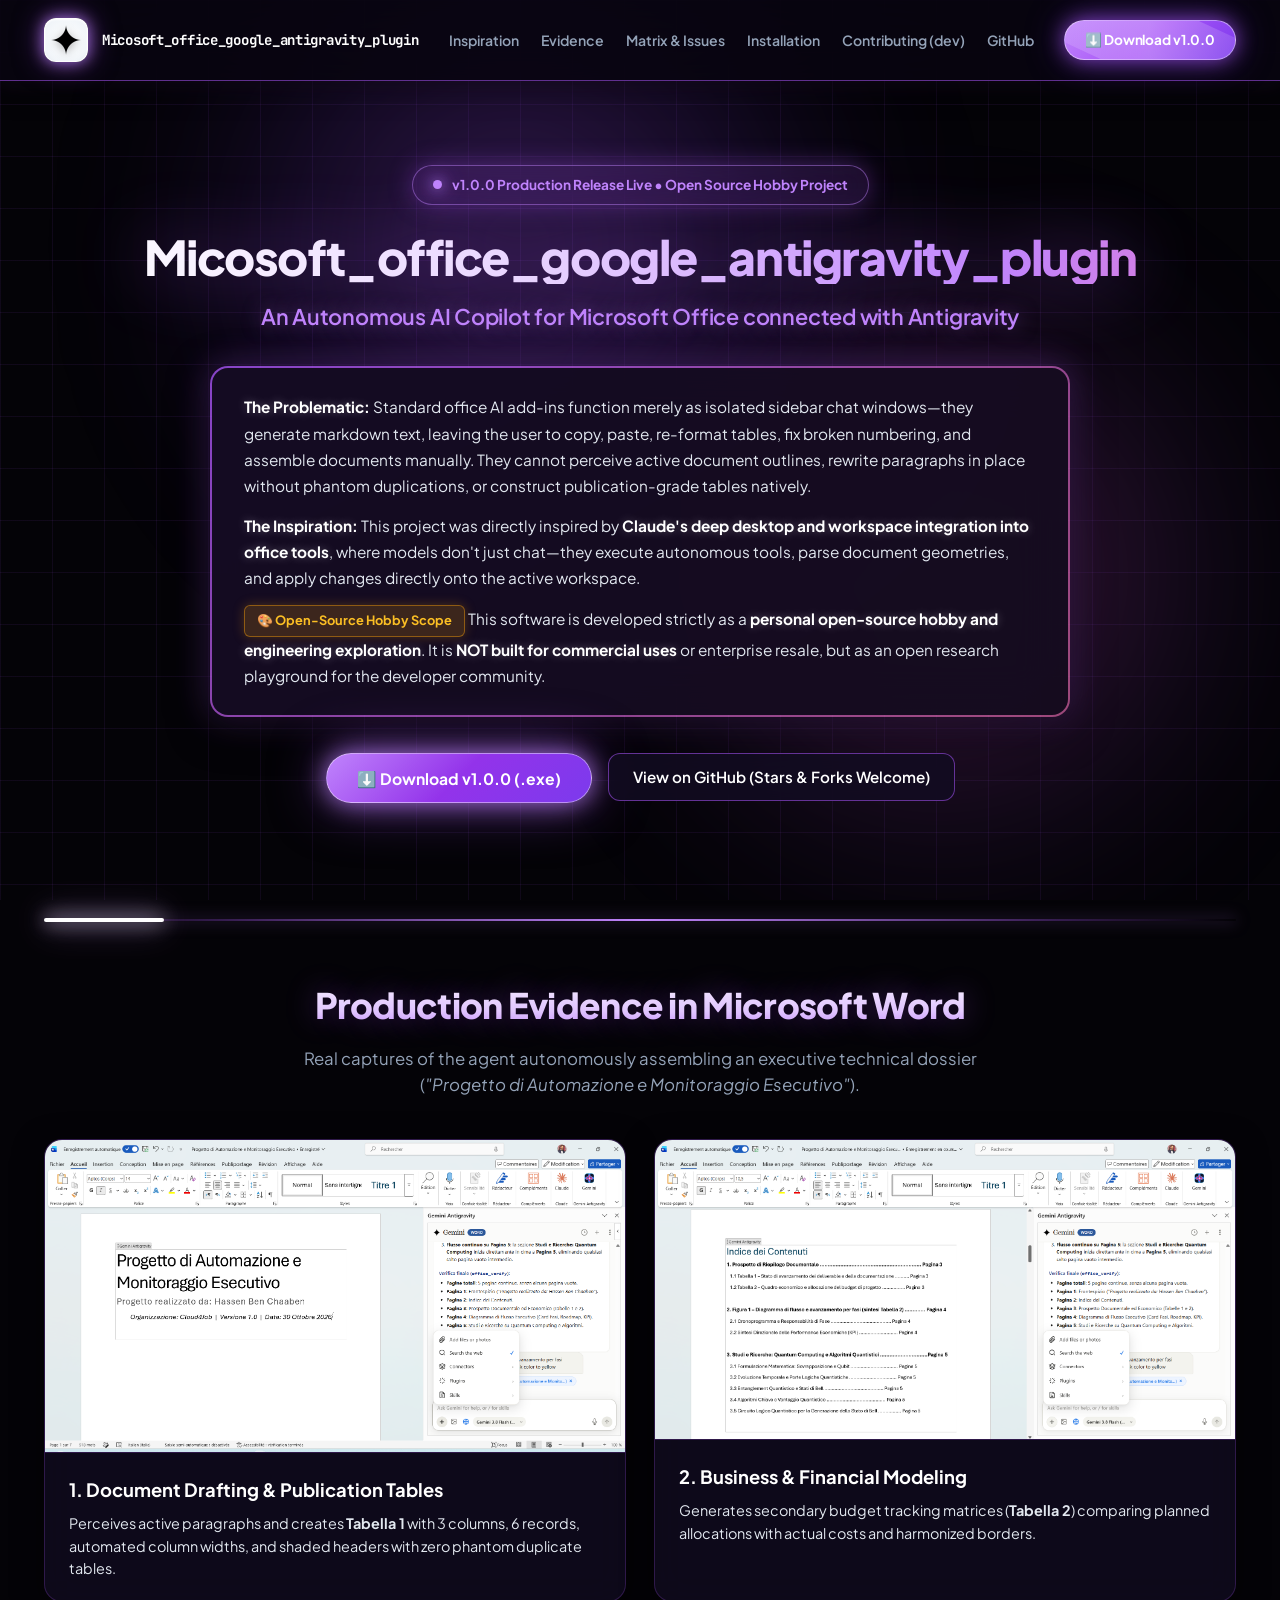
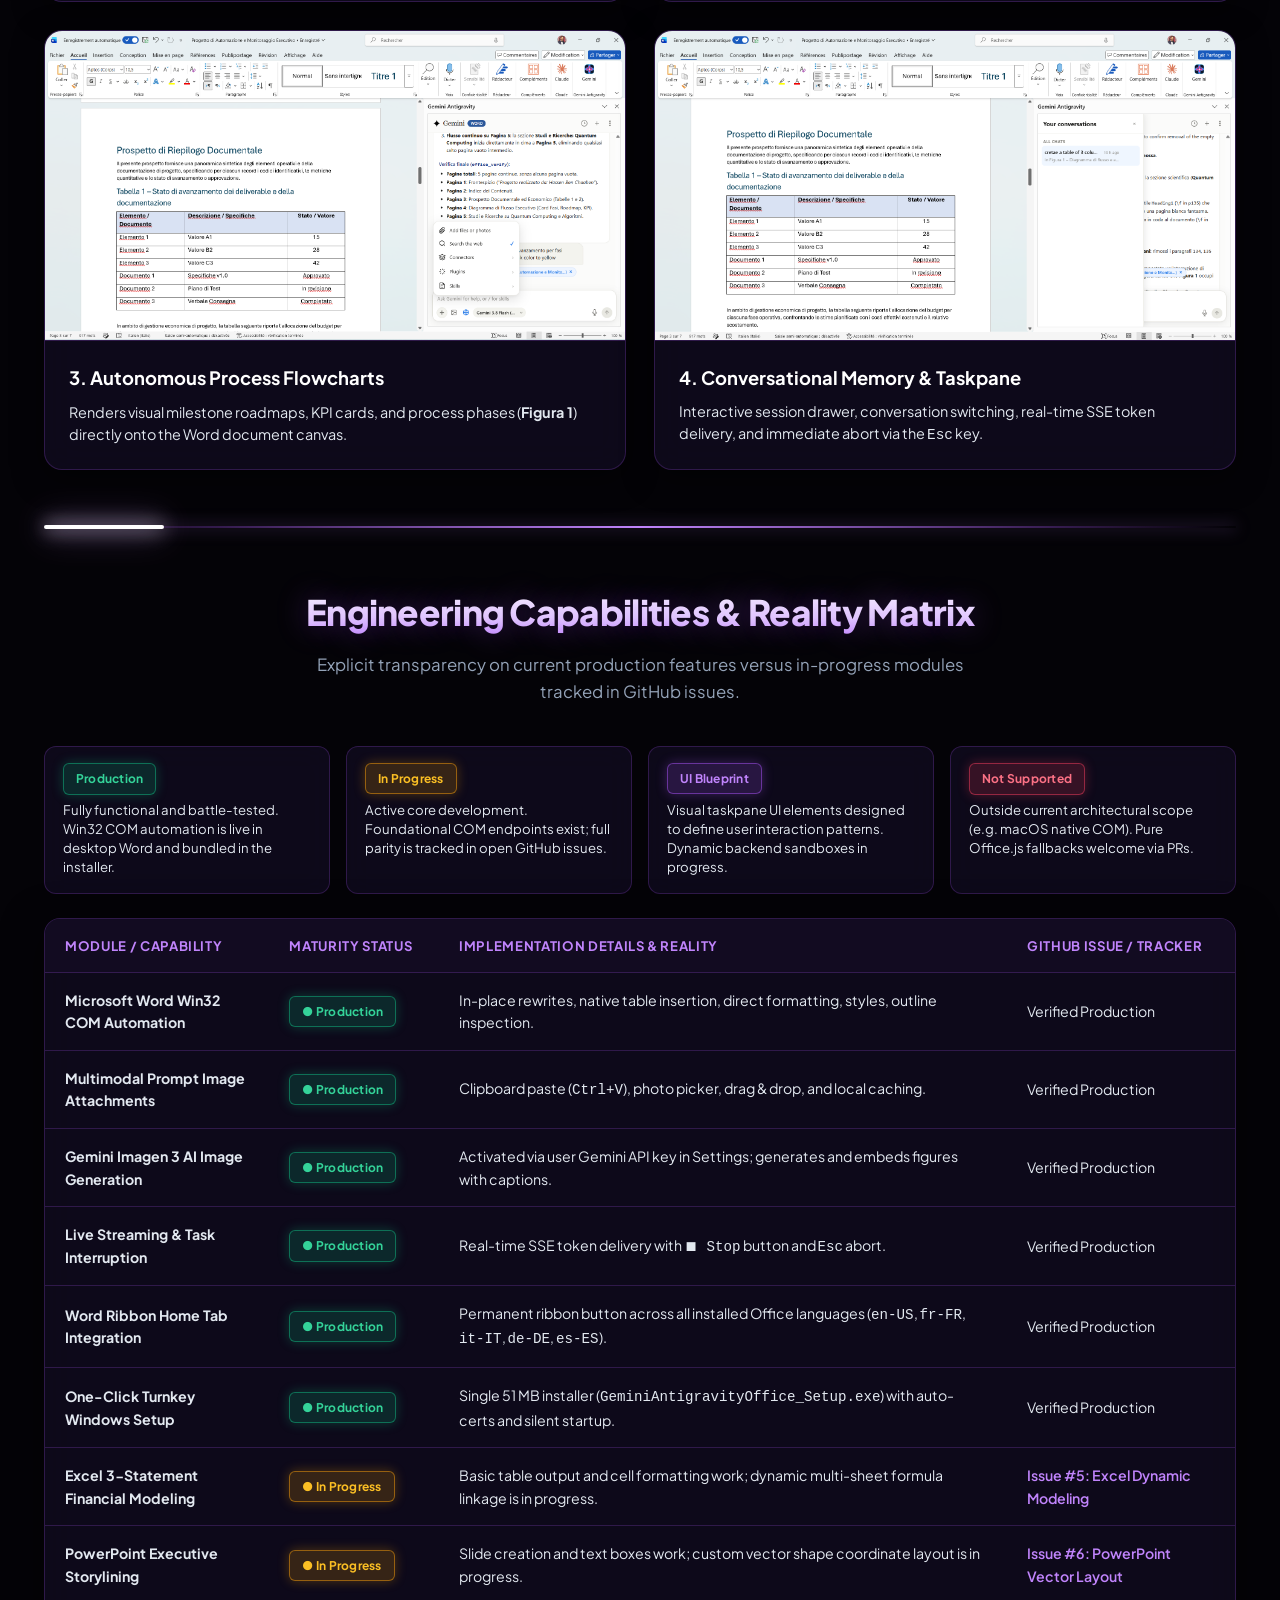
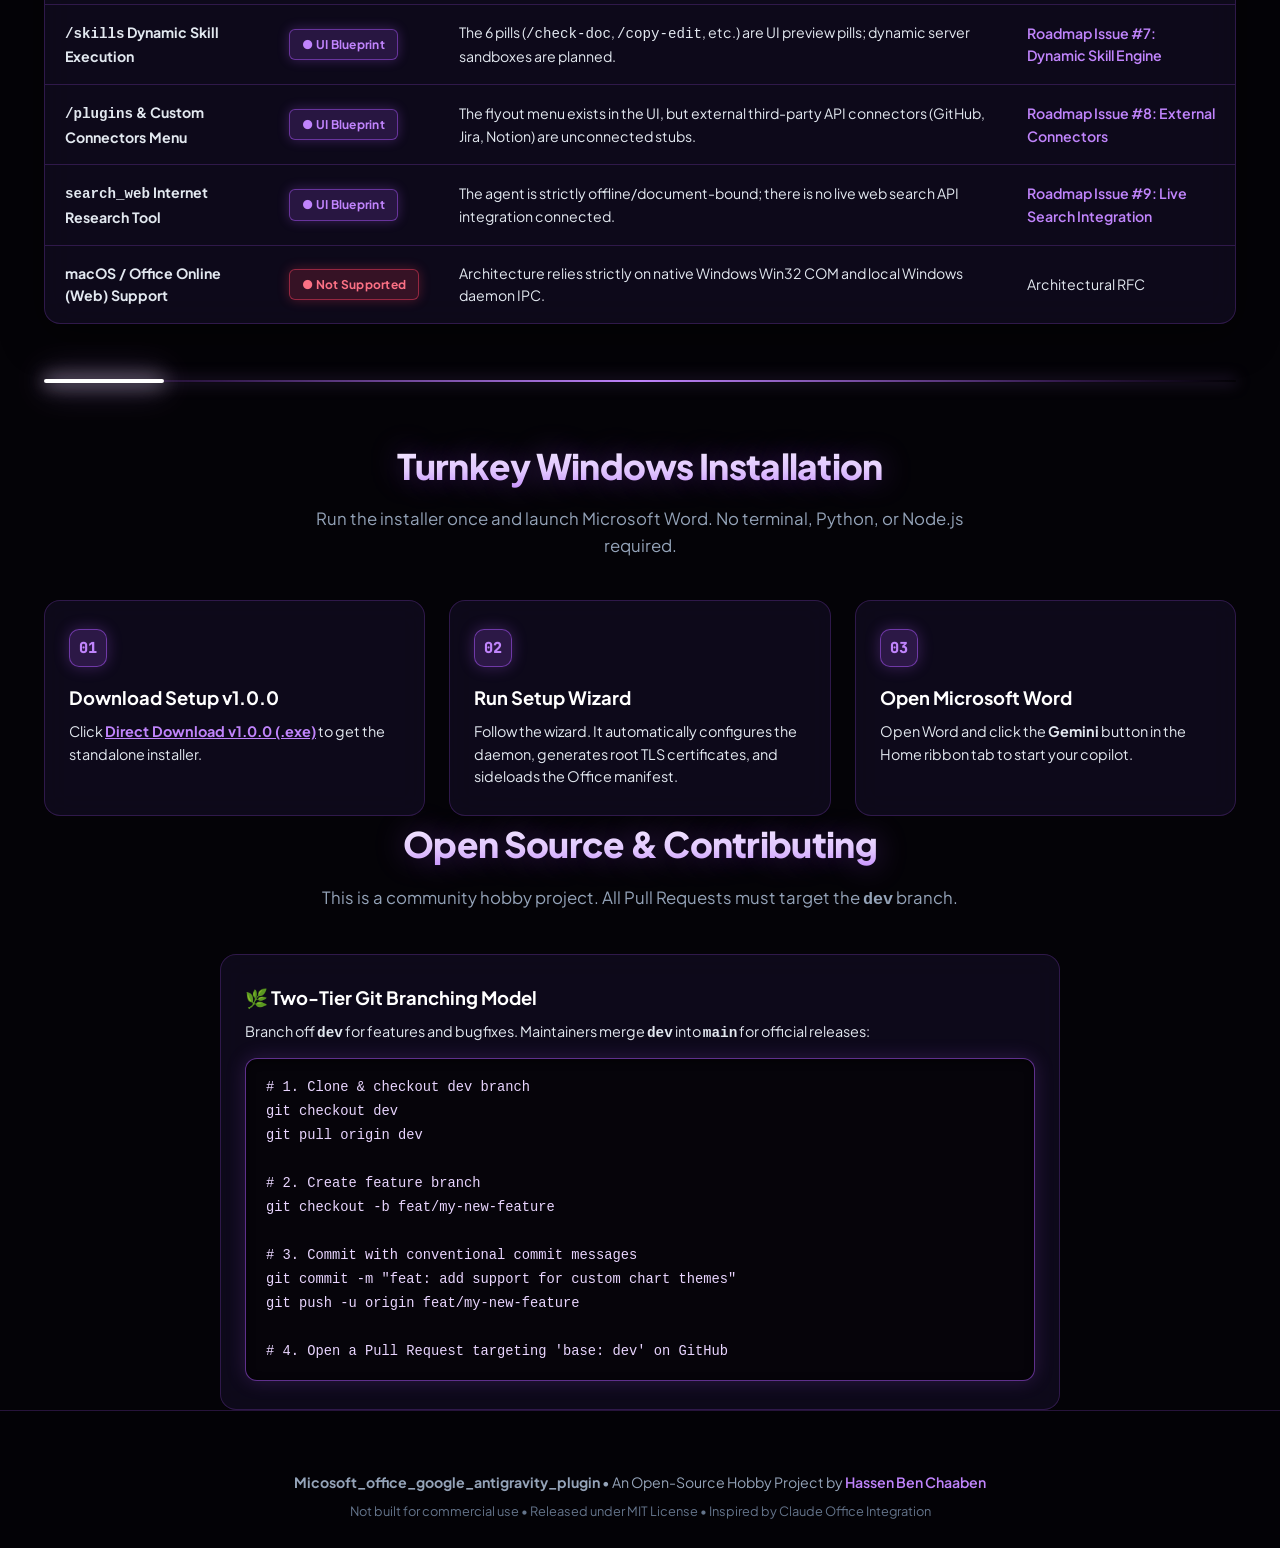
==== commit ef6809ba: "feat(docs): aggiorna pulsanti download con versione v1.0.0 e link diretto al file exe" ====
--- a/docs/index.html
+++ b/docs/index.html
@@ -299,29 +299,57 @@
       align-items: center;
       justify-content: center;
       gap: 8px;
-      height: 42px;
+      height: 40px;
       padding: 0 20px;
-      border-radius: 10px;
+      border-radius: 9999px;
       font-size: 0.85rem;
       font-weight: 700;
+      letter-spacing: -0.01em;
       text-decoration: none;
-      white-space: nowrap;
+      white-space: nowrap !important;
       flex-shrink: 0;
-      background: linear-gradient(135deg, #A855F7 0%, #7C3AED 100%);
-      color: #FFFFFF;
-      border: 1px solid rgba(255, 255, 255, 0.3);
+      min-width: max-content;
+      background: linear-gradient(135deg, #C084FC 0%, #A855F7 50%, #7C3AED 100%);
+      color: #FFFFFF !important;
+      border: 1px solid rgba(255, 255, 255, 0.45);
       box-shadow: 
-        0 0 20px rgba(168, 85, 247, 0.6),
-        0 0 40px rgba(124, 58, 237, 0.35);
+        0 0 20px rgba(168, 85, 247, 0.7),
+        0 0 40px rgba(124, 58, 237, 0.4);
       transition: all 0.25s cubic-bezier(0.16, 1, 0.3, 1);
+      position: relative;
+      overflow: hidden;
+      cursor: pointer;
+    }
+
+    .btn-nav-download::after {
+      content: '';
+      position: absolute;
+      top: -50%;
+      left: -50%;
+      width: 200%;
+      height: 200%;
+      background: linear-gradient(
+        60deg,
+        transparent,
+        rgba(255, 255, 255, 0.25),
+        transparent
+      );
+      transform: rotate(25deg);
+      animation: navShine 3.5s infinite;
+    }
+
+    @keyframes navShine {
+      0% { transform: translateX(-100%) rotate(25deg); }
+      30%, 100% { transform: translateX(100%) rotate(25deg); }
     }
 
     .btn-nav-download:hover {
-      background: linear-gradient(135deg, #C084FC 0%, #9333EA 100%);
+      background: linear-gradient(135deg, #E9D5FF 0%, #C084FC 50%, #9333EA 100%);
+      color: #FFFFFF !important;
       box-shadow: 
-        0 0 35px rgba(192, 132, 252, 0.9),
-        0 0 65px rgba(168, 85, 247, 0.7);
-      transform: translateY(-2px);
+        0 0 32px rgba(192, 132, 252, 1),
+        0 0 65px rgba(168, 85, 247, 0.85);
+      transform: translateY(-2px) scale(1.03);
     }
 
     /* ==========================================================================
@@ -460,27 +488,34 @@
     .btn-main-download {
       display: inline-flex;
       align-items: center;
+      justify-content: center;
       gap: 10px;
-      height: 48px;
-      padding: 0 28px;
-      border-radius: 12px;
-      font-size: 0.95rem;
+      height: 50px;
+      padding: 0 30px;
+      border-radius: 9999px;
+      font-size: 0.98rem;
       font-weight: 700;
       text-decoration: none;
+      white-space: nowrap !important;
       background: linear-gradient(135deg, #C084FC 0%, #9333EA 50%, #7C3AED 100%);
-      color: #FFFFFF;
-      border: 1px solid rgba(255, 255, 255, 0.35);
+      color: #FFFFFF !important;
+      border: 1px solid rgba(255, 255, 255, 0.45);
       box-shadow: 
-        0 0 25px rgba(192, 132, 252, 0.7),
-        0 0 50px rgba(168, 85, 247, 0.45);
+        0 0 25px rgba(192, 132, 252, 0.8),
+        0 0 55px rgba(168, 85, 247, 0.5);
       transition: all 0.25s ease;
+      position: relative;
+      overflow: hidden;
+      cursor: pointer;
     }
 
     .btn-main-download:hover {
+      background: linear-gradient(135deg, #E9D5FF 0%, #C084FC 50%, #9333EA 100%);
+      color: #FFFFFF !important;
       box-shadow: 
         0 0 40px rgba(192, 132, 252, 1),
-        0 0 75px rgba(168, 85, 247, 0.7);
-      transform: translateY(-2px) scale(1.02);
+        0 0 80px rgba(168, 85, 247, 0.8);
+      transform: translateY(-2px) scale(1.03);
     }
 
     .btn-main-github {
@@ -829,10 +864,18 @@
       text-shadow: 0 0 10px rgba(192, 132, 252, 0.8);
     }
 
+    @media (max-width: 1180px) {
+      .nav-links { display: none; }
+    }
+
     @media (max-width: 960px) {
       .hero h1 { font-size: 2.2rem; }
       .gallery-grid, .steps-grid, .legend-grid { grid-template-columns: 1fr; }
-      .nav-links { display: none; }
+    }
+
+    @media (max-width: 640px) {
+      .brand-title-text { display: none; }
+      .navbar { height: 68px; }
     }
   </style>
 </head>
@@ -927,9 +970,12 @@
         <li><a href="https://github.com/HassenChaaben/Micosoft_office_google_antigravity_plugin" target="_blank">GitHub</a></li>
       </ul>
 
-      <!-- Compact, Horizontally Centered, No-Wrap Download Button -->
-      <a href="https://github.com/HassenChaaben/Micosoft_office_google_antigravity_plugin/releases" class="btn-nav-download" target="_blank">
-        ⬇️ Download Setup
+      <!-- Direct Download v1.0.0 Button -->
+      <a href="https://github.com/HassenChaaben/Micosoft_office_google_antigravity_plugin/releases/latest/download/GeminiAntigravityOffice_Setup.exe" 
+         class="btn-nav-download" 
+         download="GeminiAntigravityOffice_Setup.exe"
+         title="Direct Download v1.0.0 Setup Installer (.exe)">
+        ⬇️ Download v1.0.0
       </a>
     </div>
   </header>
@@ -964,8 +1010,11 @@
       </div>
 
       <div class="hero-actions">
-        <a href="https://github.com/HassenChaaben/Micosoft_office_google_antigravity_plugin/releases" class="btn-main-download" target="_blank">
-          ⬇️ Download Standalone Installer (.exe)
+        <a href="https://github.com/HassenChaaben/Micosoft_office_google_antigravity_plugin/releases/latest/download/GeminiAntigravityOffice_Setup.exe" 
+           class="btn-main-download" 
+           download="GeminiAntigravityOffice_Setup.exe"
+           title="Direct Download v1.0.0 Standalone Installer (.exe)">
+          ⬇️ Download v1.0.0 (.exe)
         </a>
         <a href="https://github.com/HassenChaaben/Micosoft_office_google_antigravity_plugin" class="btn-main-github" target="_blank">
           View on GitHub (Stars & Forks Welcome)
@@ -1155,8 +1204,8 @@
       <div class="steps-grid">
         <div class="step-card">
           <div class="step-num">01</div>
-          <h3>Download Setup</h3>
-          <p>Get <code>GeminiAntigravityOffice_Setup.exe</code> from official GitHub Releases.</p>
+          <h3>Download Setup v1.0.0</h3>
+          <p>Click <a href="https://github.com/HassenChaaben/Micosoft_office_google_antigravity_plugin/releases/latest/download/GeminiAntigravityOffice_Setup.exe" download="GeminiAntigravityOffice_Setup.exe" style="color: var(--purple-neon); font-weight: 700; text-decoration: underline;">Direct Download v1.0.0 (.exe)</a> to get the standalone installer.</p>
         </div>
         <div class="step-card">
           <div class="step-num">02</div>
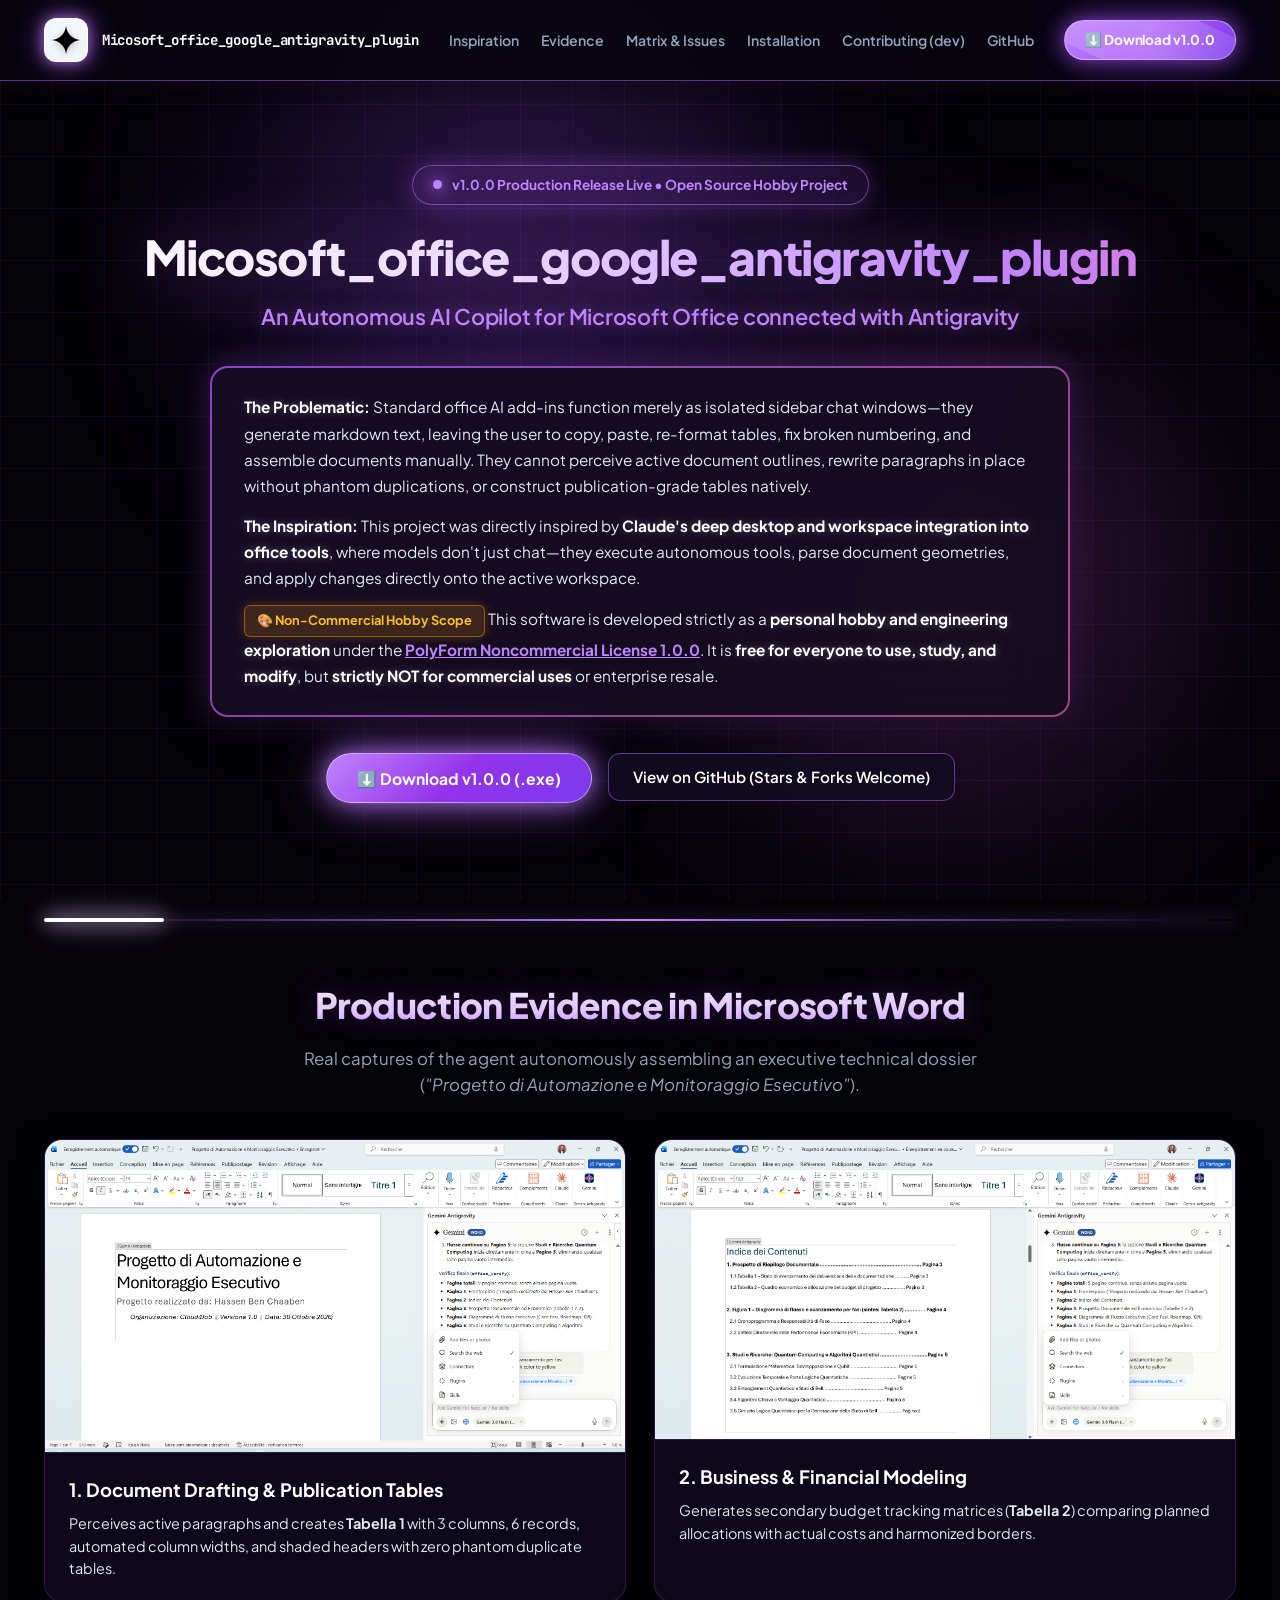
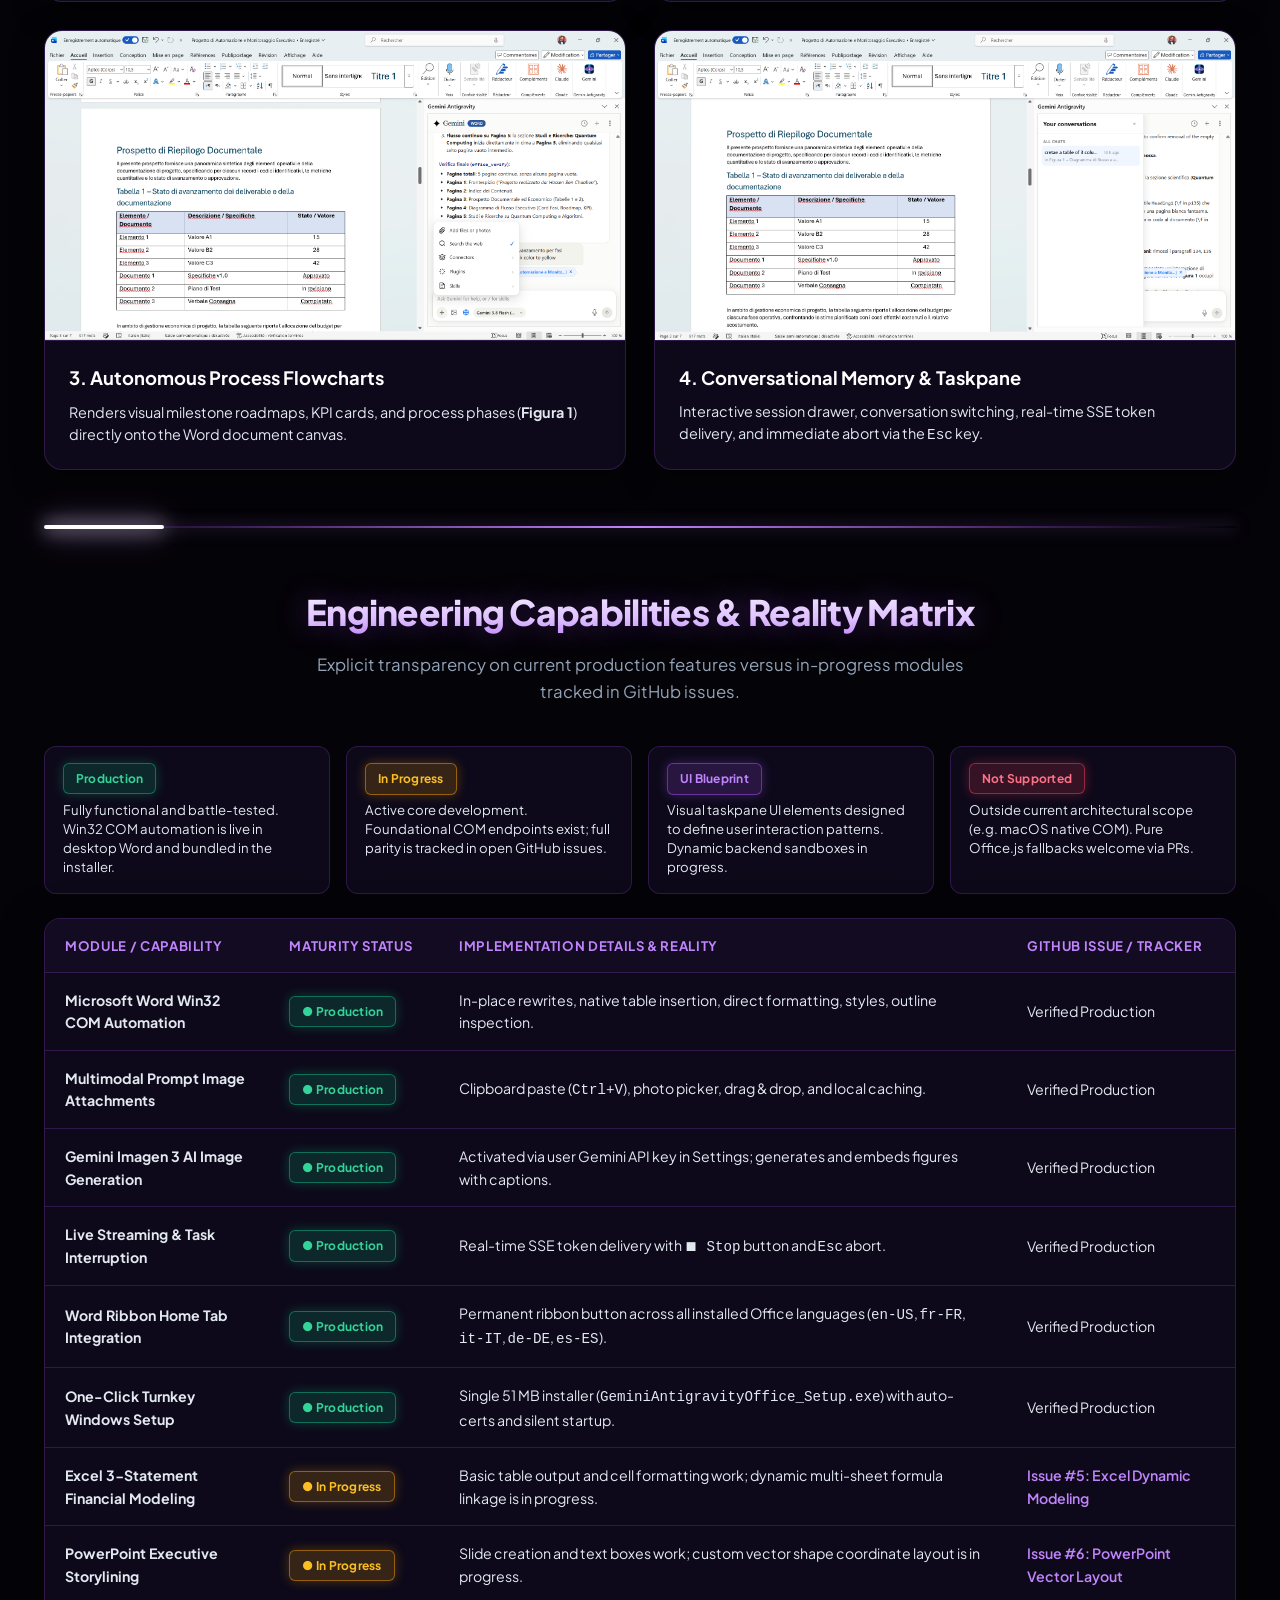
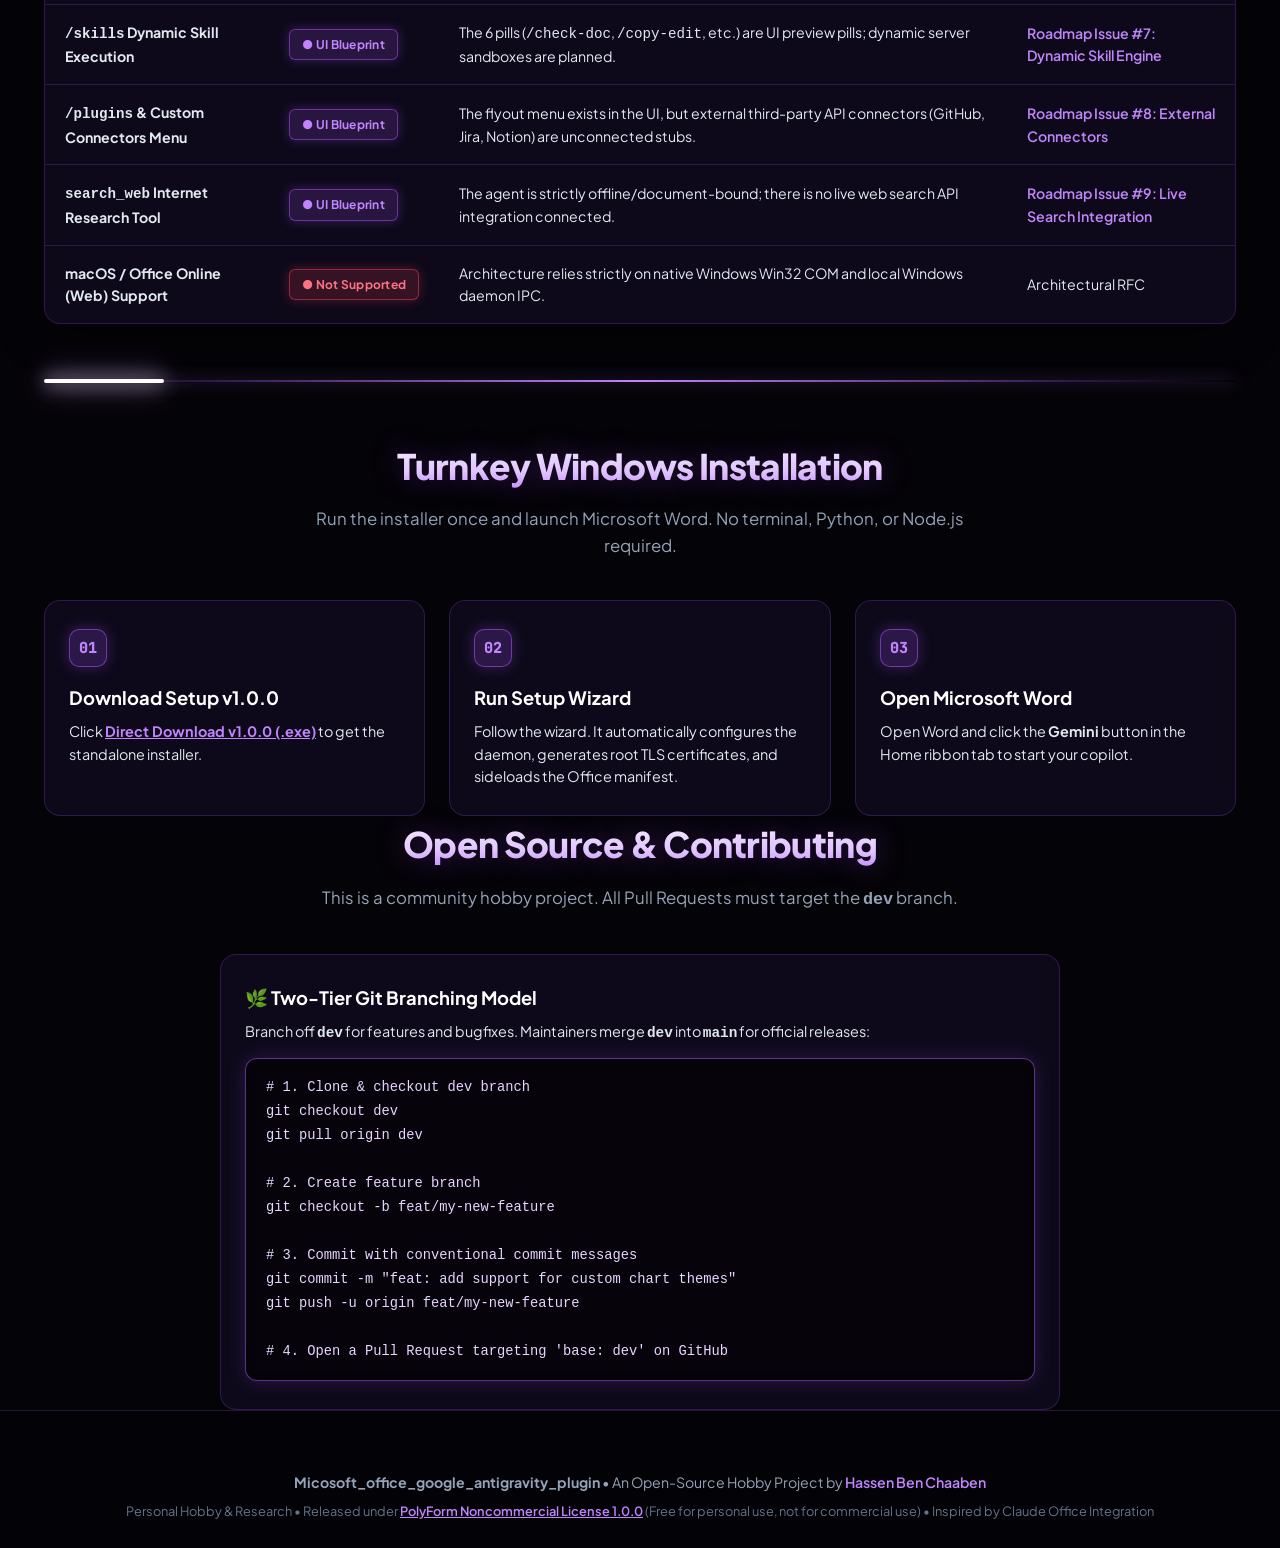
==== commit 230e36a7: "docs(license): aggiungi file LICENSE con PolyForm Noncommercial 1.0.0 e collegamenti diretti" ====
--- a/docs/index.html
+++ b/docs/index.html
@@ -1003,8 +1003,8 @@
             <strong>The Inspiration:</strong> This project was directly inspired by <strong>Claude's deep desktop and workspace integration into office tools</strong>, where models don't just chat—they execute autonomous tools, parse document geometries, and apply changes directly onto the active workspace.
           </p>
           <p>
-            <span class="hobby-tag">🎨 Open-Source Hobby Scope</span>
-            This software is developed strictly as a <strong>personal open-source hobby and engineering exploration</strong>. It is <strong>NOT built for commercial uses</strong> or enterprise resale, but as an open research playground for the developer community.
+            <span class="hobby-tag">🎨 Non-Commercial Hobby Scope</span>
+            This software is developed strictly as a <strong>personal hobby and engineering exploration</strong> under the <a href="https://github.com/HassenChaaben/Micosoft_office_google_antigravity_plugin/blob/main/LICENSE" target="_blank" style="color: var(--purple-neon); font-weight: 700; text-decoration: underline;">PolyForm Noncommercial License 1.0.0</a>. It is <strong>free for everyone to use, study, and modify</strong>, but <strong>strictly NOT for commercial uses</strong> or enterprise resale.
           </p>
         </div>
       </div>
@@ -1255,7 +1255,7 @@
         <strong>Micosoft_office_google_antigravity_plugin</strong> • An Open-Source Hobby Project by <a href="https://github.com/HassenChaaben" target="_blank">Hassen Ben Chaaben</a>
       </p>
       <p style="margin-top: 8px; font-size: 0.8rem; color: #64748B;">
-        Not built for commercial use • Released under MIT License • Inspired by Claude Office Integration
+        Personal Hobby & Research • Released under <a href="https://github.com/HassenChaaben/Micosoft_office_google_antigravity_plugin/blob/main/LICENSE" target="_blank" style="color: var(--purple-neon); text-decoration: underline; font-weight: 600;">PolyForm Noncommercial License 1.0.0</a> (Free for personal use, not for commercial use) • Inspired by Claude Office Integration
       </p>
     </div>
   </footer>
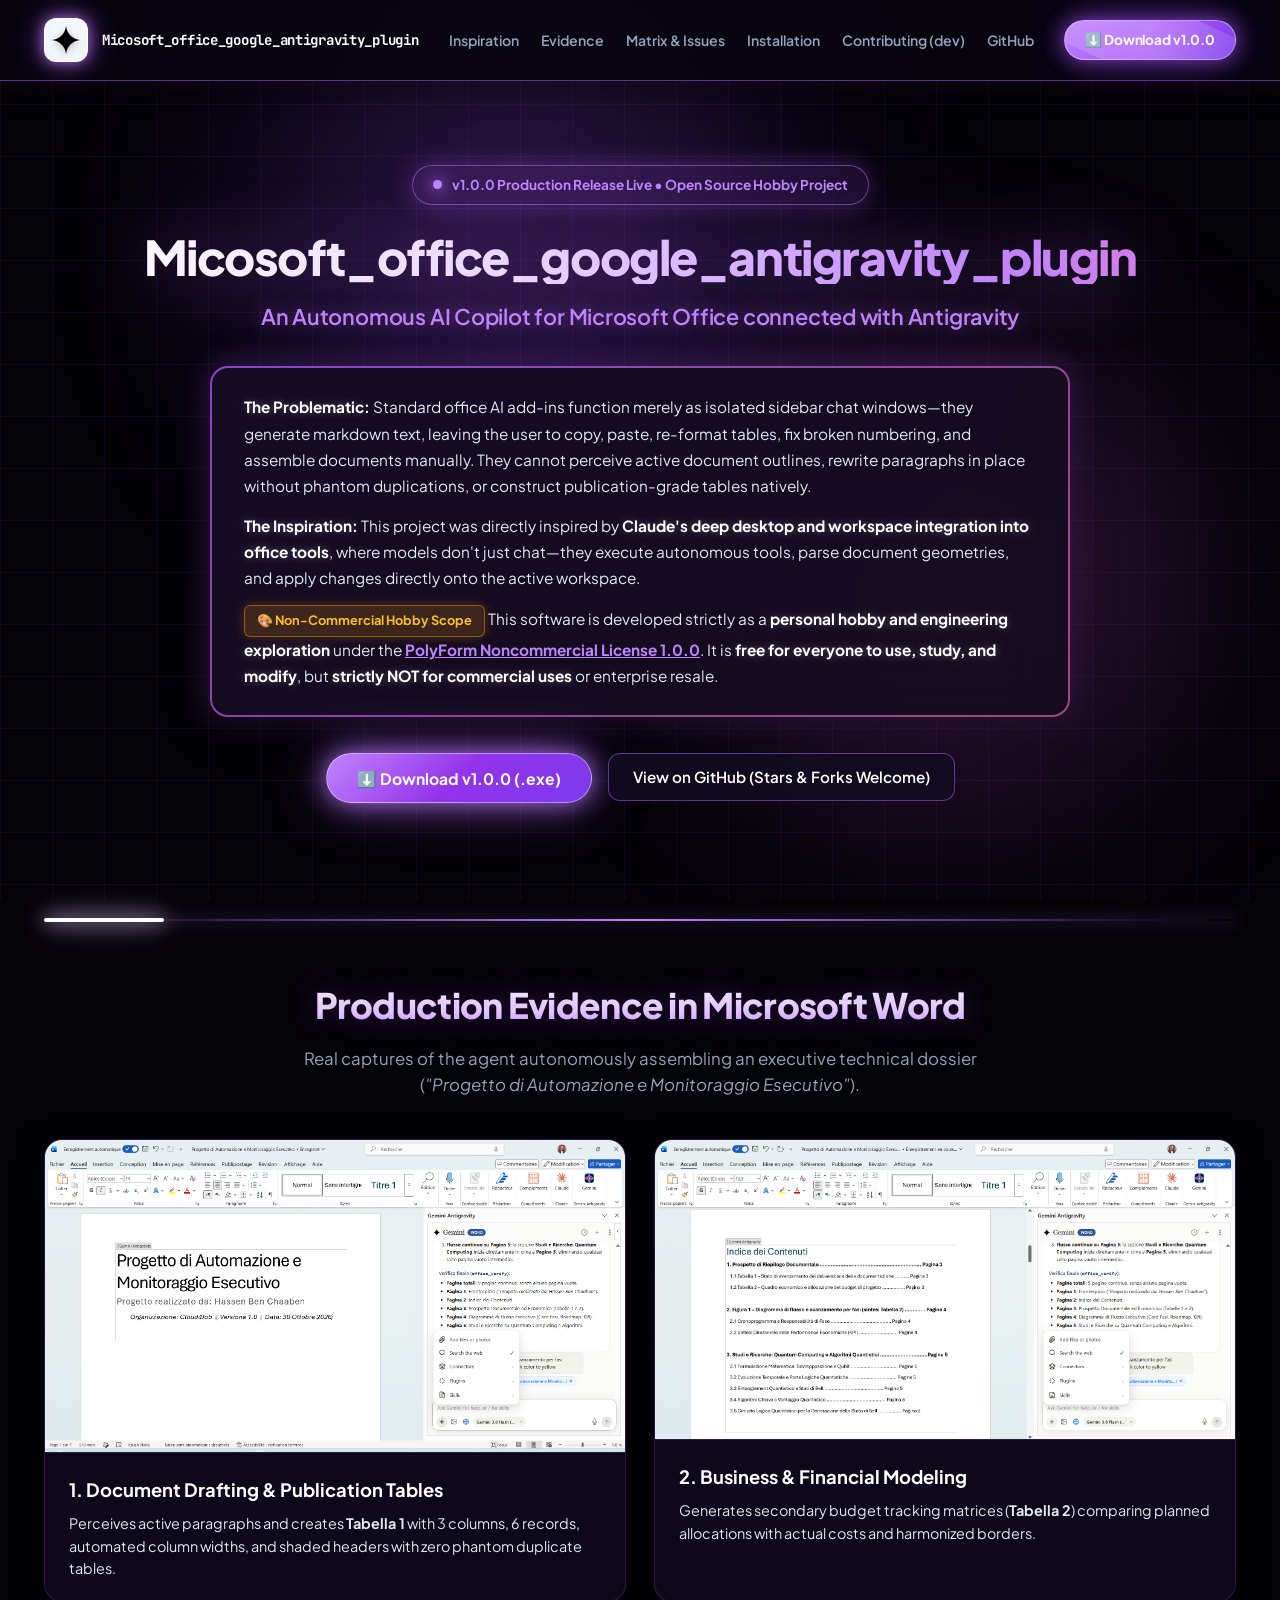
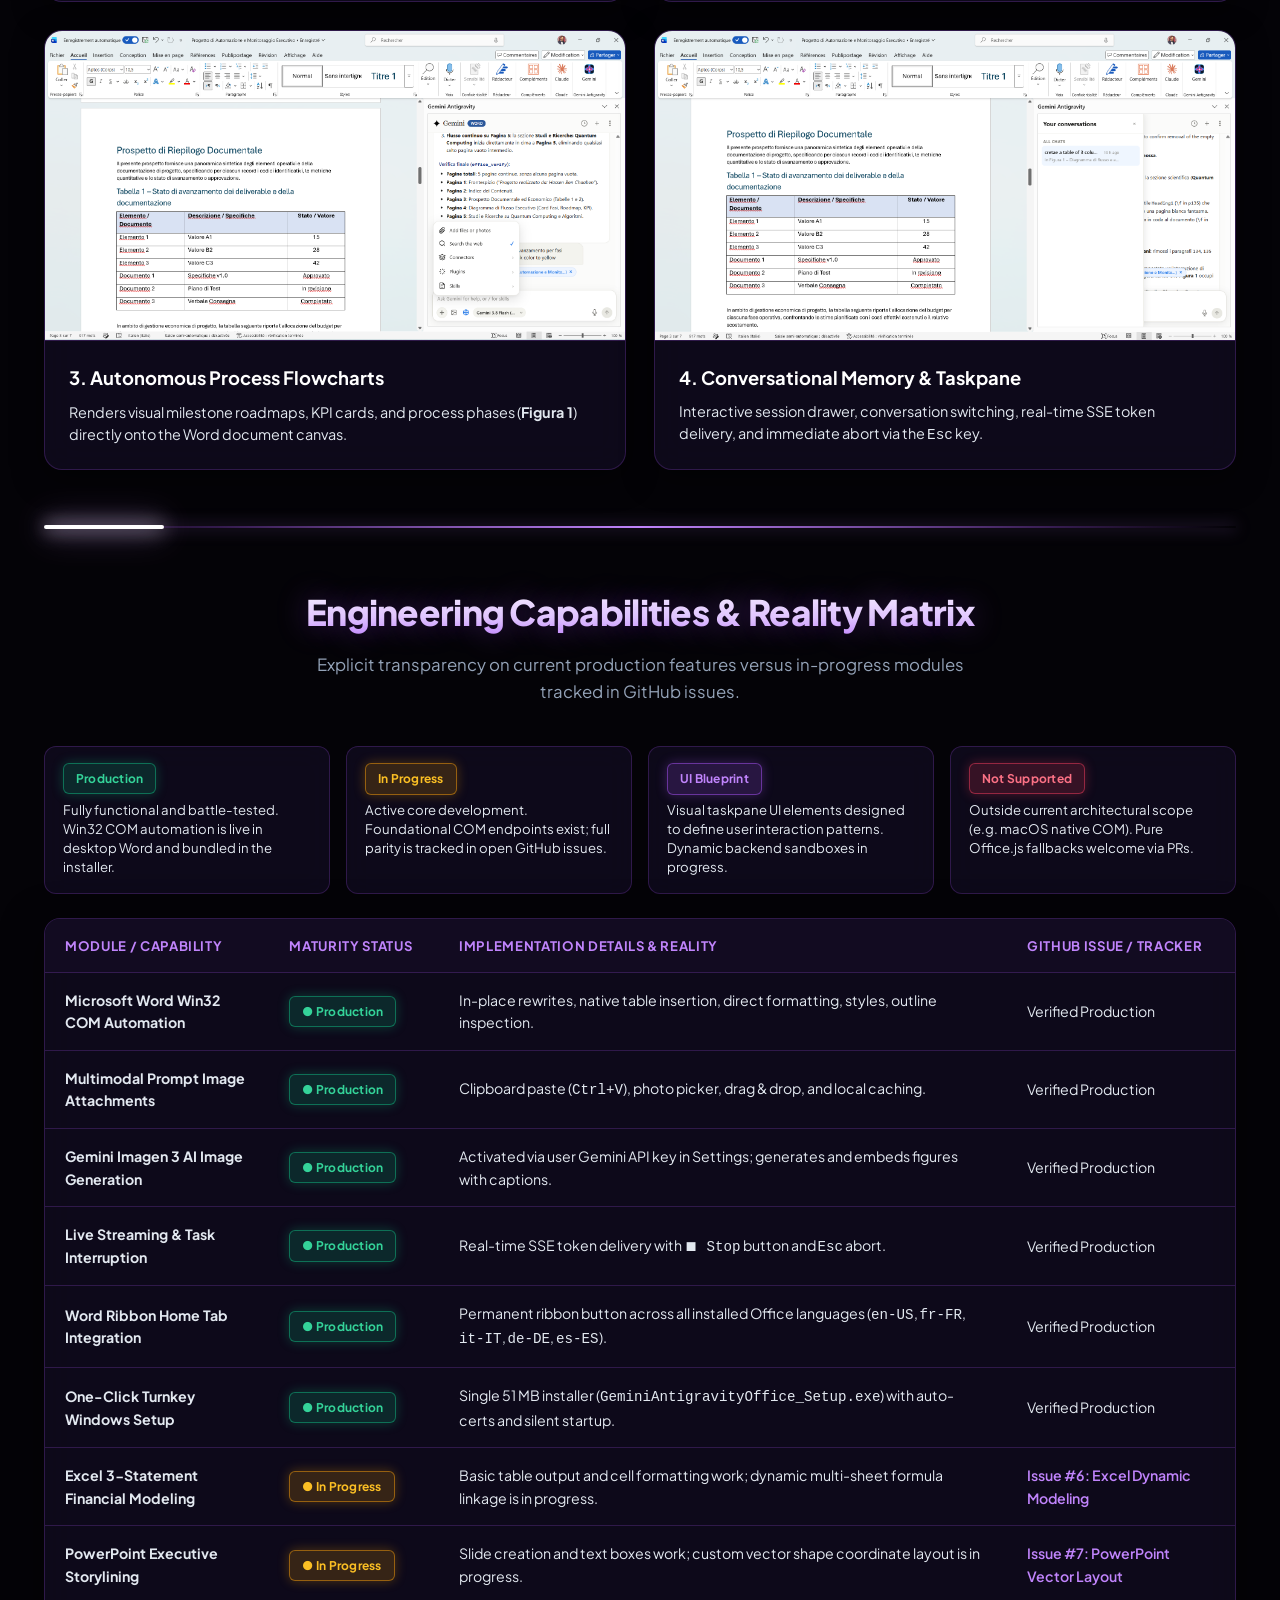
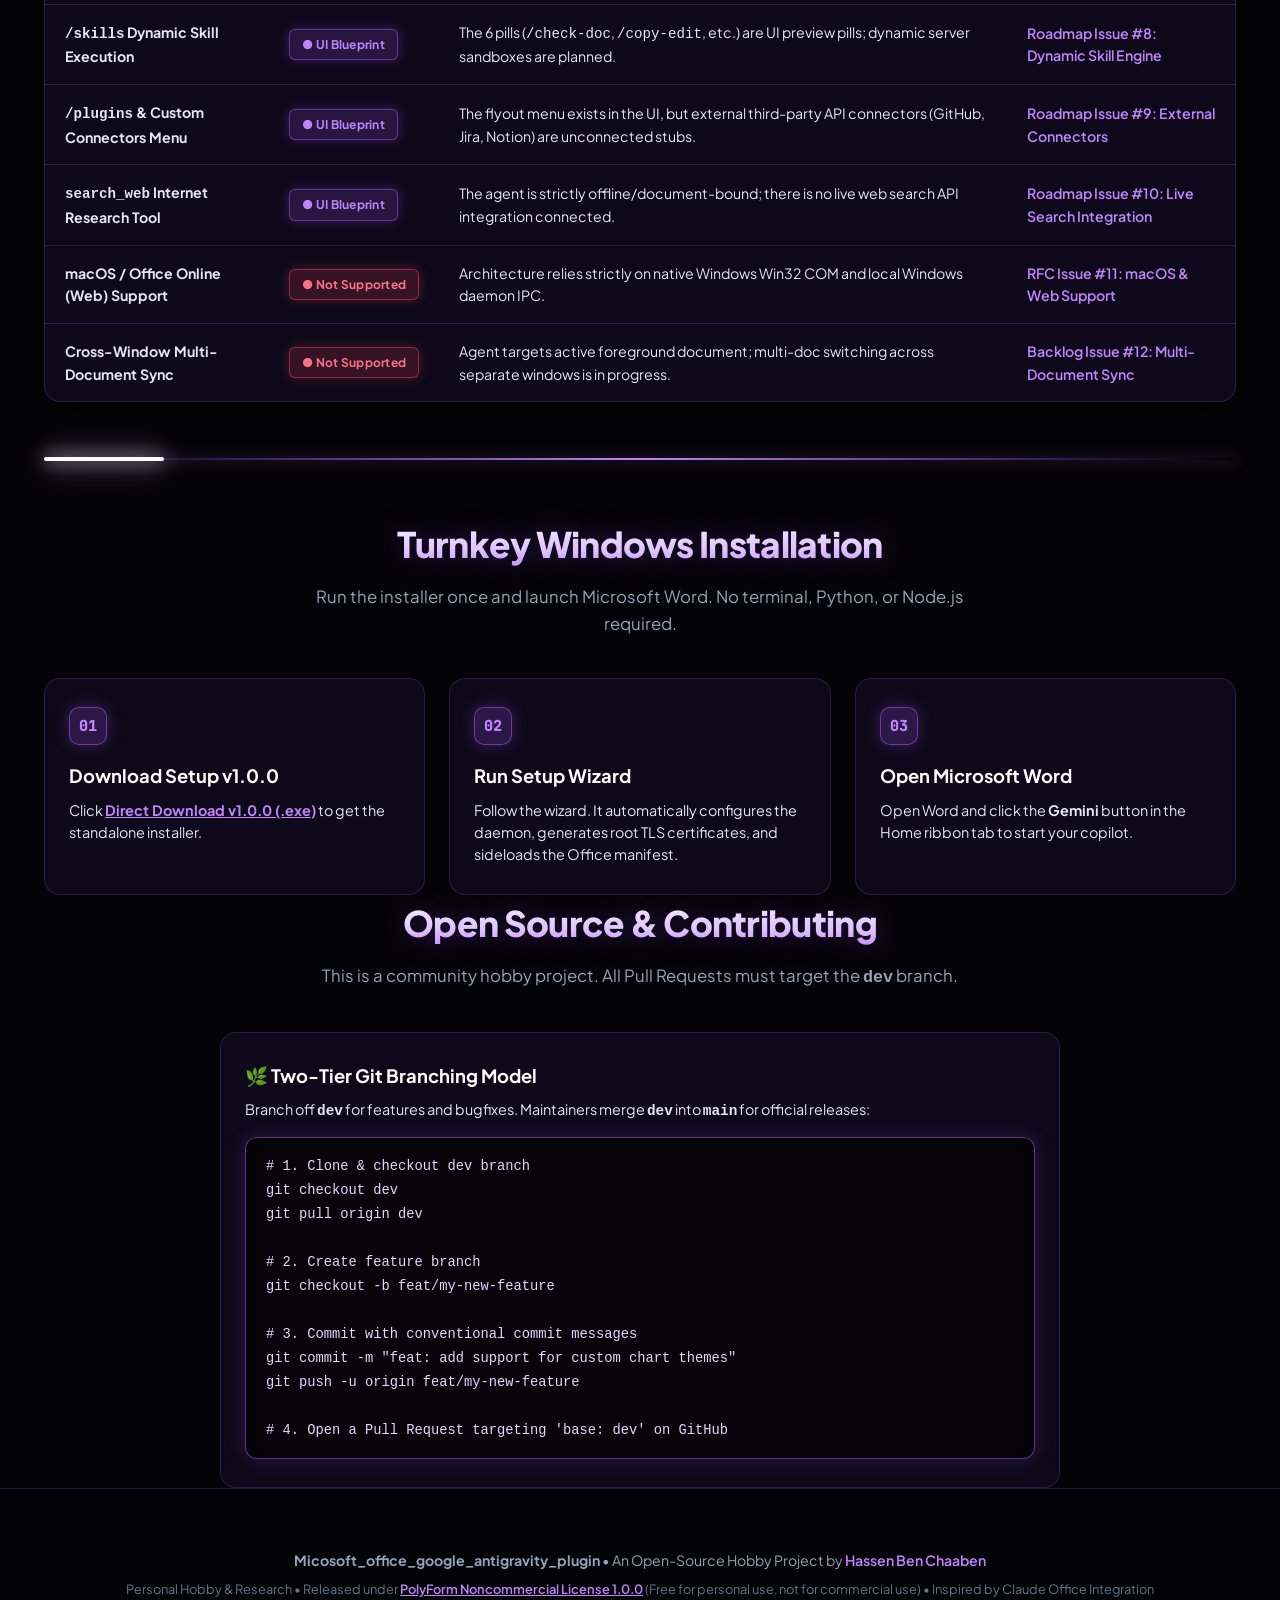
==== commit 09404ff2: "docs(matrix): collega issue github reali da #6 a #12 per funzionalita non in produzione" ====
--- a/docs/index.html
+++ b/docs/index.html
@@ -1155,37 +1155,43 @@
             <td><strong>Excel 3-Statement Financial Modeling</strong></td>
             <td><span class="badge-status badge-partial">● In Progress</span></td>
             <td>Basic table output and cell formatting work; dynamic multi-sheet formula linkage is in progress.</td>
-            <td><a href="https://github.com/HassenChaaben/Micosoft_office_google_antigravity_plugin/issues" target="_blank">Issue #5: Excel Dynamic Modeling</a></td>
+            <td><a href="https://github.com/HassenChaaben/Micosoft_office_google_antigravity_plugin/issues/6" target="_blank">Issue #6: Excel Dynamic Modeling</a></td>
           </tr>
           <tr>
             <td><strong>PowerPoint Executive Storylining</strong></td>
             <td><span class="badge-status badge-partial">● In Progress</span></td>
             <td>Slide creation and text boxes work; custom vector shape coordinate layout is in progress.</td>
-            <td><a href="https://github.com/HassenChaaben/Micosoft_office_google_antigravity_plugin/issues" target="_blank">Issue #6: PowerPoint Vector Layout</a></td>
+            <td><a href="https://github.com/HassenChaaben/Micosoft_office_google_antigravity_plugin/issues/7" target="_blank">Issue #7: PowerPoint Vector Layout</a></td>
           </tr>
           <tr>
             <td><strong><code>/skills</code> Dynamic Skill Execution</strong></td>
             <td><span class="badge-status badge-stub">● UI Blueprint</span></td>
             <td>The 6 pills (<code>/check-doc</code>, <code>/copy-edit</code>, etc.) are UI preview pills; dynamic server sandboxes are planned.</td>
-            <td><a href="https://github.com/HassenChaaben/Micosoft_office_google_antigravity_plugin/issues" target="_blank">Roadmap Issue #7: Dynamic Skill Engine</a></td>
+            <td><a href="https://github.com/HassenChaaben/Micosoft_office_google_antigravity_plugin/issues/8" target="_blank">Roadmap Issue #8: Dynamic Skill Engine</a></td>
           </tr>
           <tr>
             <td><strong><code>/plugins</code> & Custom Connectors Menu</strong></td>
             <td><span class="badge-status badge-stub">● UI Blueprint</span></td>
             <td>The flyout menu exists in the UI, but external third-party API connectors (GitHub, Jira, Notion) are unconnected stubs.</td>
-            <td><a href="https://github.com/HassenChaaben/Micosoft_office_google_antigravity_plugin/issues" target="_blank">Roadmap Issue #8: External Connectors</a></td>
+            <td><a href="https://github.com/HassenChaaben/Micosoft_office_google_antigravity_plugin/issues/9" target="_blank">Roadmap Issue #9: External Connectors</a></td>
           </tr>
           <tr>
             <td><strong><code>search_web</code> Internet Research Tool</strong></td>
             <td><span class="badge-status badge-stub">● UI Blueprint</span></td>
             <td>The agent is strictly offline/document-bound; there is no live web search API integration connected.</td>
-            <td><a href="https://github.com/HassenChaaben/Micosoft_office_google_antigravity_plugin/issues" target="_blank">Roadmap Issue #9: Live Search Integration</a></td>
+            <td><a href="https://github.com/HassenChaaben/Micosoft_office_google_antigravity_plugin/issues/10" target="_blank">Roadmap Issue #10: Live Search Integration</a></td>
           </tr>
           <tr>
             <td><strong>macOS / Office Online (Web) Support</strong></td>
             <td><span class="badge-status badge-unsupported">● Not Supported</span></td>
             <td>Architecture relies strictly on native Windows Win32 COM and local Windows daemon IPC.</td>
-            <td>Architectural RFC</td>
+            <td><a href="https://github.com/HassenChaaben/Micosoft_office_google_antigravity_plugin/issues/11" target="_blank">RFC Issue #11: macOS & Web Support</a></td>
+          </tr>
+          <tr>
+            <td><strong>Cross-Window Multi-Document Sync</strong></td>
+            <td><span class="badge-status badge-unsupported">● Not Supported</span></td>
+            <td>Agent targets active foreground document; multi-doc switching across separate windows is in progress.</td>
+            <td><a href="https://github.com/HassenChaaben/Micosoft_office_google_antigravity_plugin/issues/12" target="_blank">Backlog Issue #12: Multi-Document Sync</a></td>
           </tr>
         </tbody>
       </table>
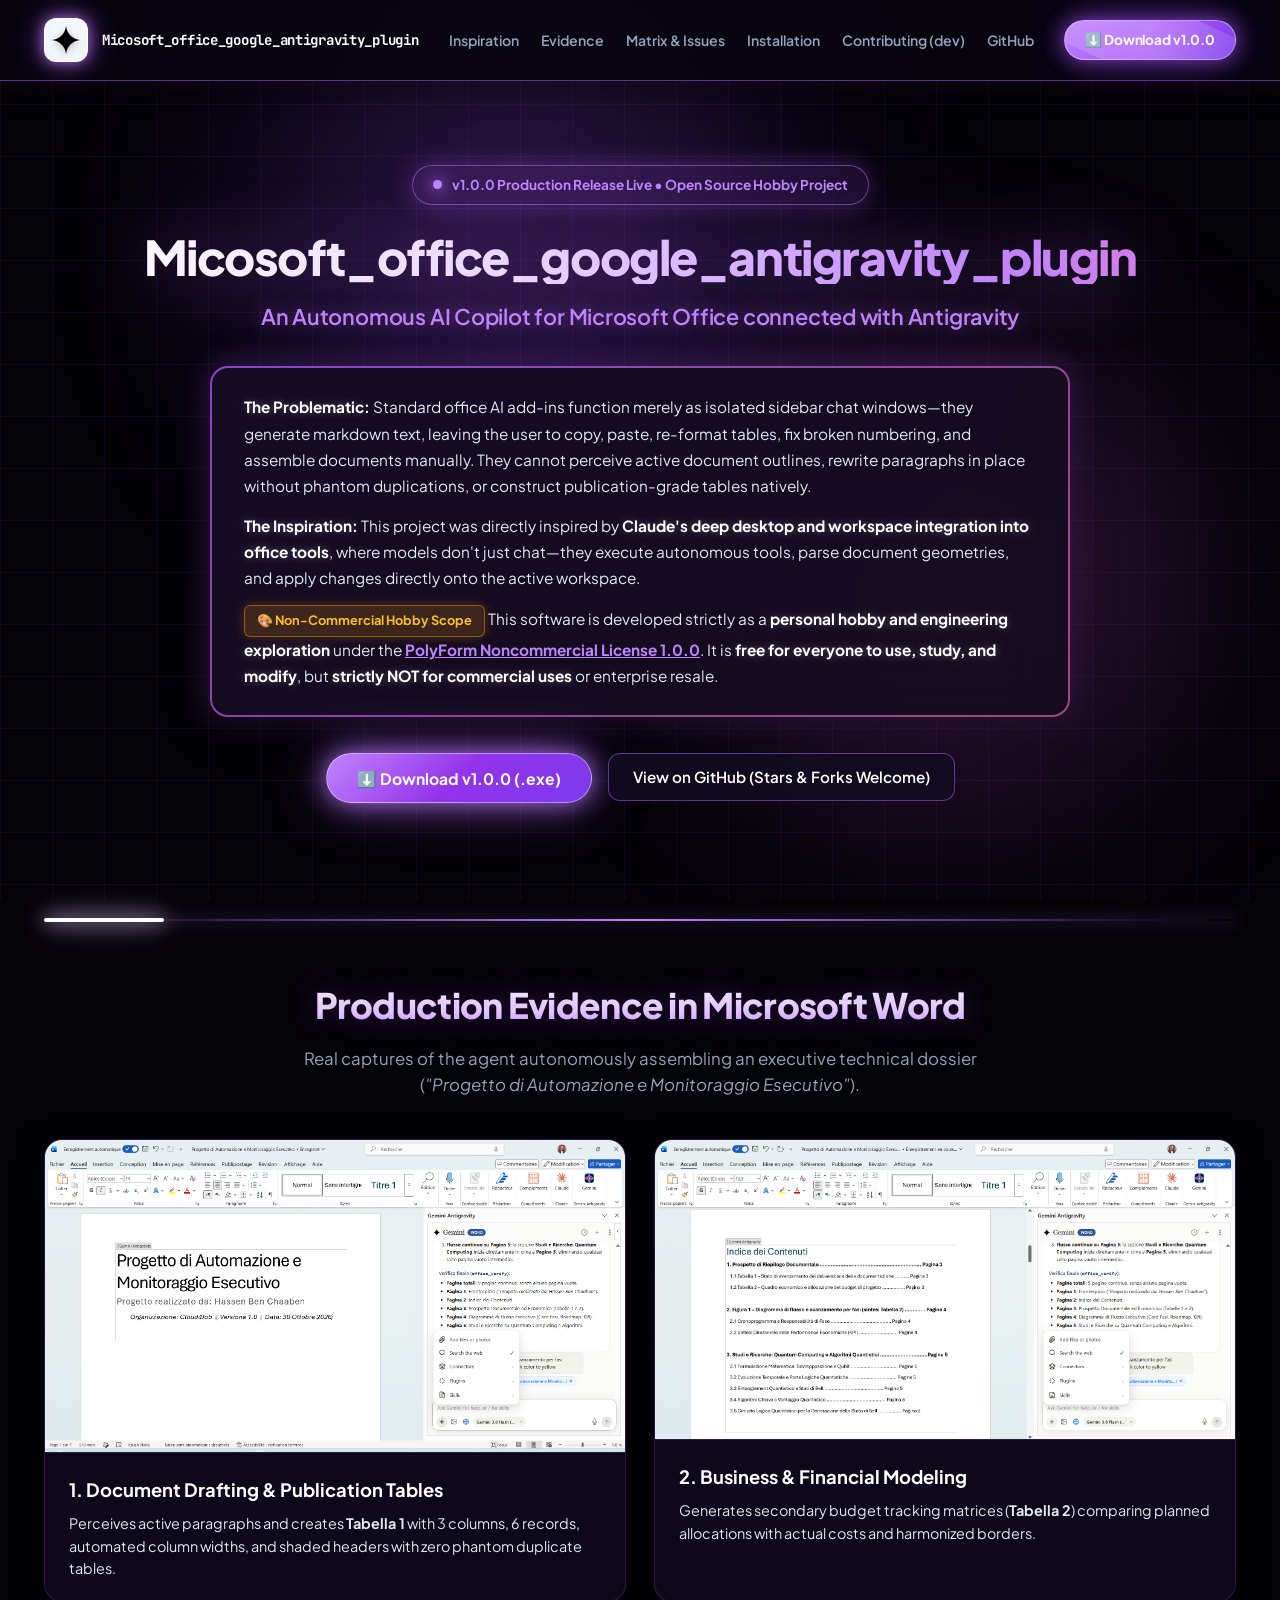
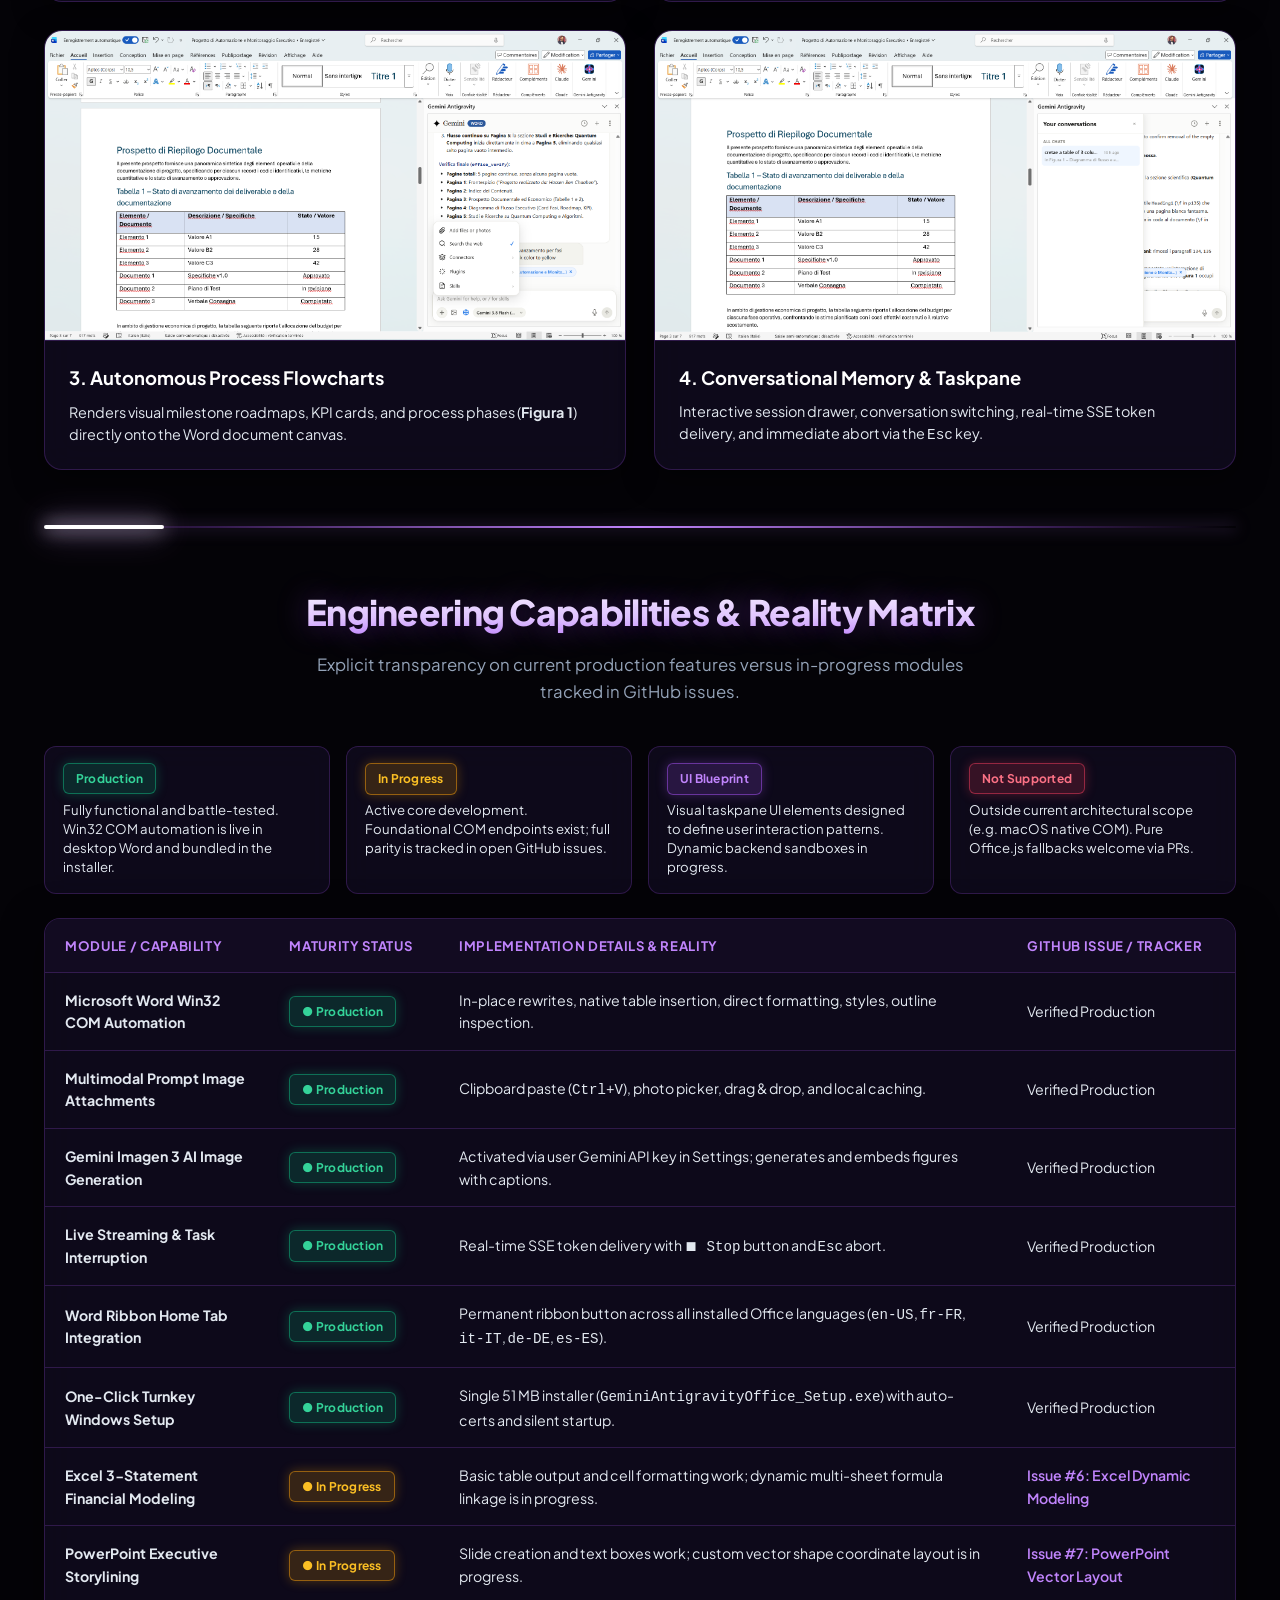
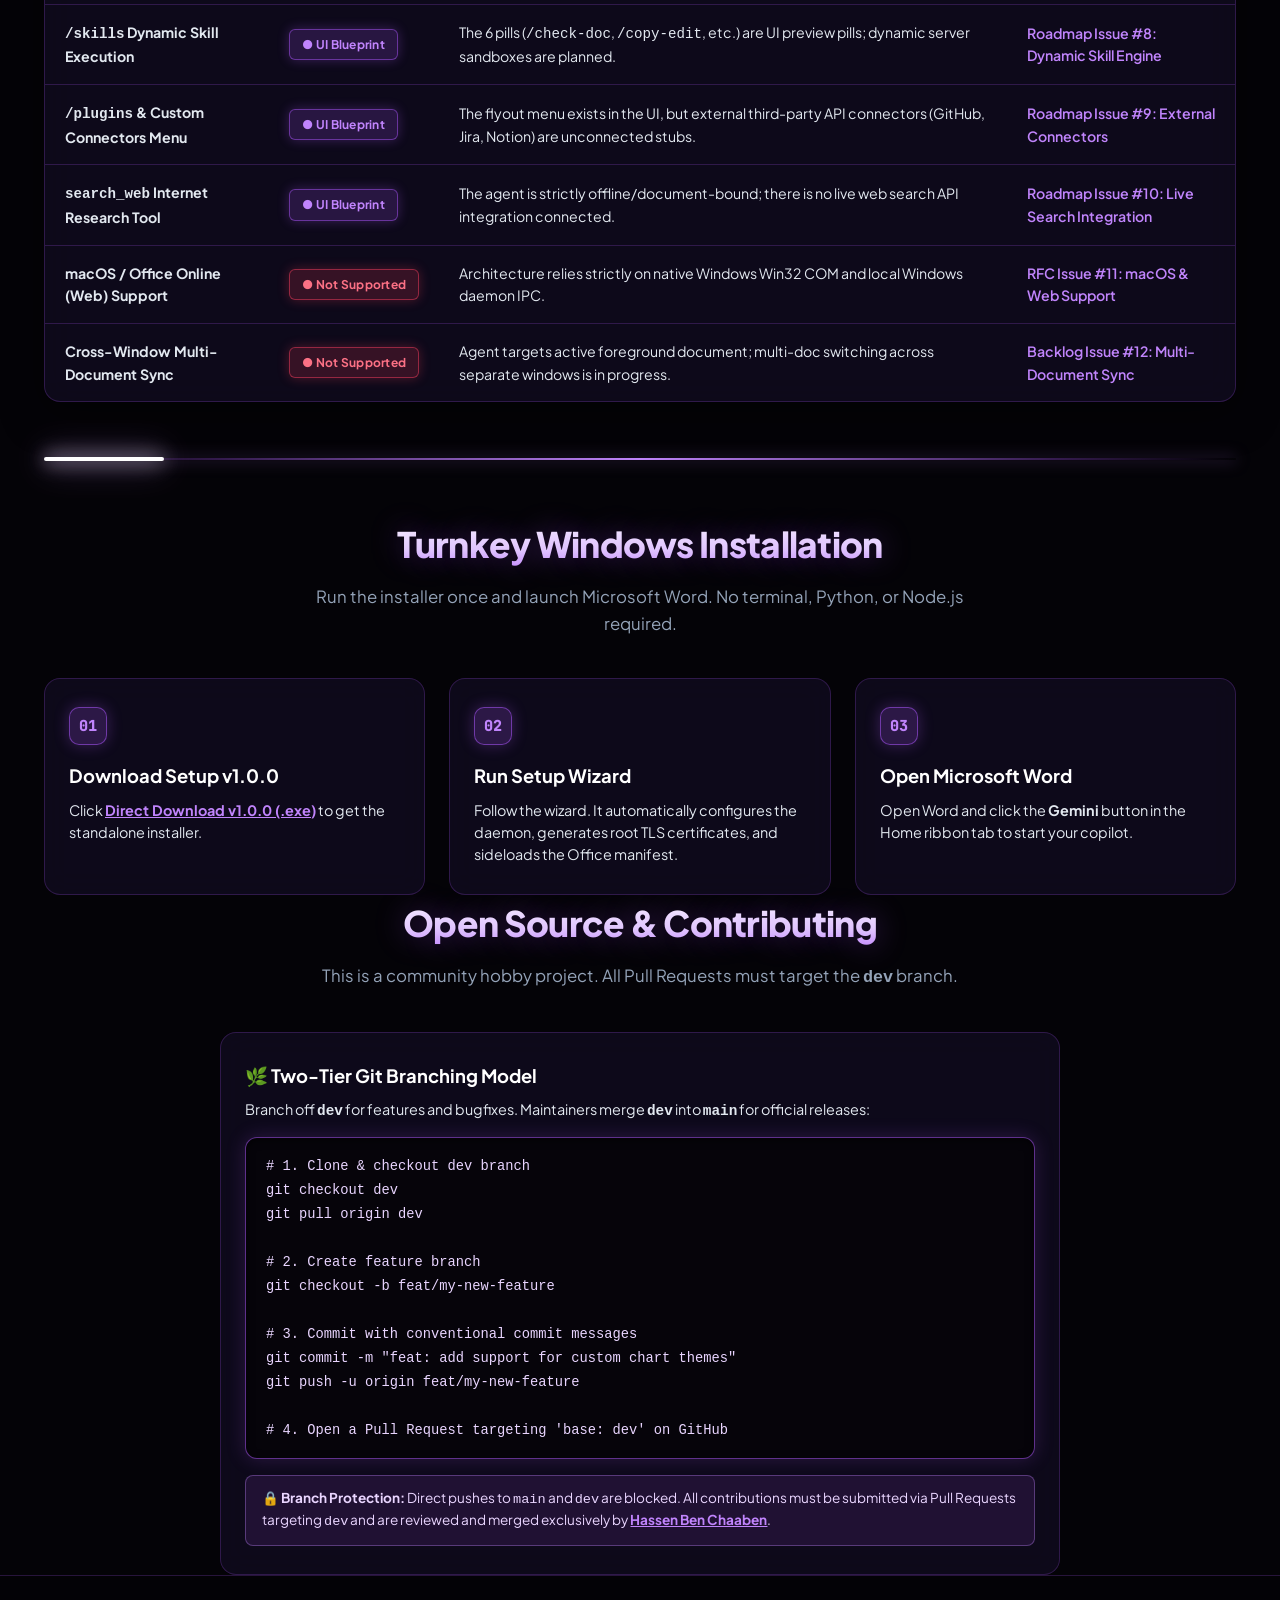
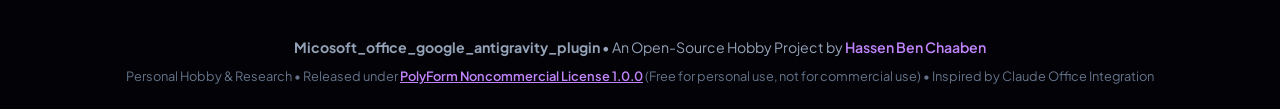
==== commit 11738833: "docs(contributing): specifica protezione rami e unione esclusiva da parte del manutentore" ====
--- a/docs/index.html
+++ b/docs/index.html
@@ -1250,6 +1250,9 @@
 git push -u origin feat/my-new-feature
 
 # 4. Open a Pull Request targeting 'base: dev' on GitHub</code></pre>
+        <p style="margin-top: 16px; padding: 12px 16px; border-radius: 8px; background: rgba(168, 85, 247, 0.12); border: 1px solid rgba(192, 132, 252, 0.35); font-size: 0.85rem; color: #E9D5FF; line-height: 1.5;">
+          <strong>🔒 Branch Protection:</strong> Direct pushes to <code>main</code> and <code>dev</code> are blocked. All contributions must be submitted via Pull Requests targeting <code>dev</code> and are reviewed and merged exclusively by <a href="https://github.com/HassenChaaben" target="_blank" style="color: var(--purple-neon); font-weight: 700; text-decoration: underline;">Hassen Ben Chaaben</a>.
+        </p>
       </div>
     </section>
   </main>
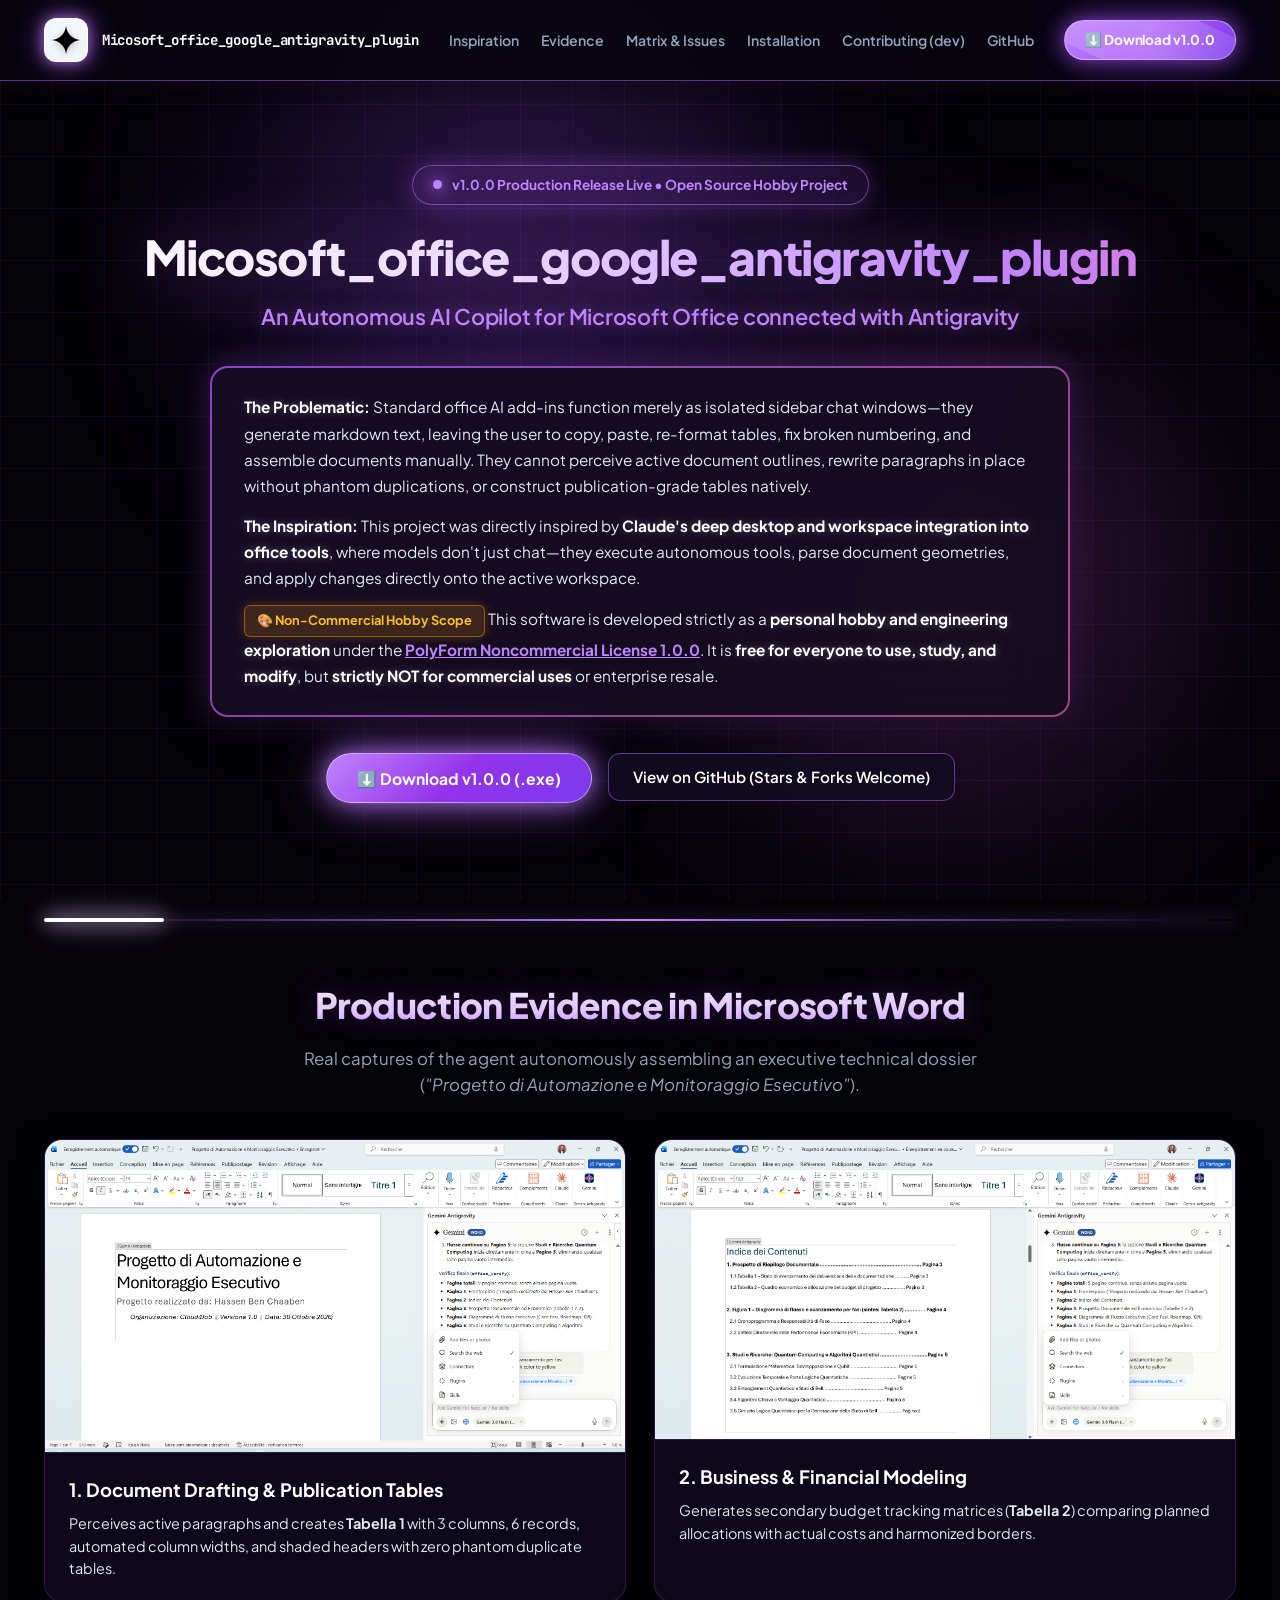
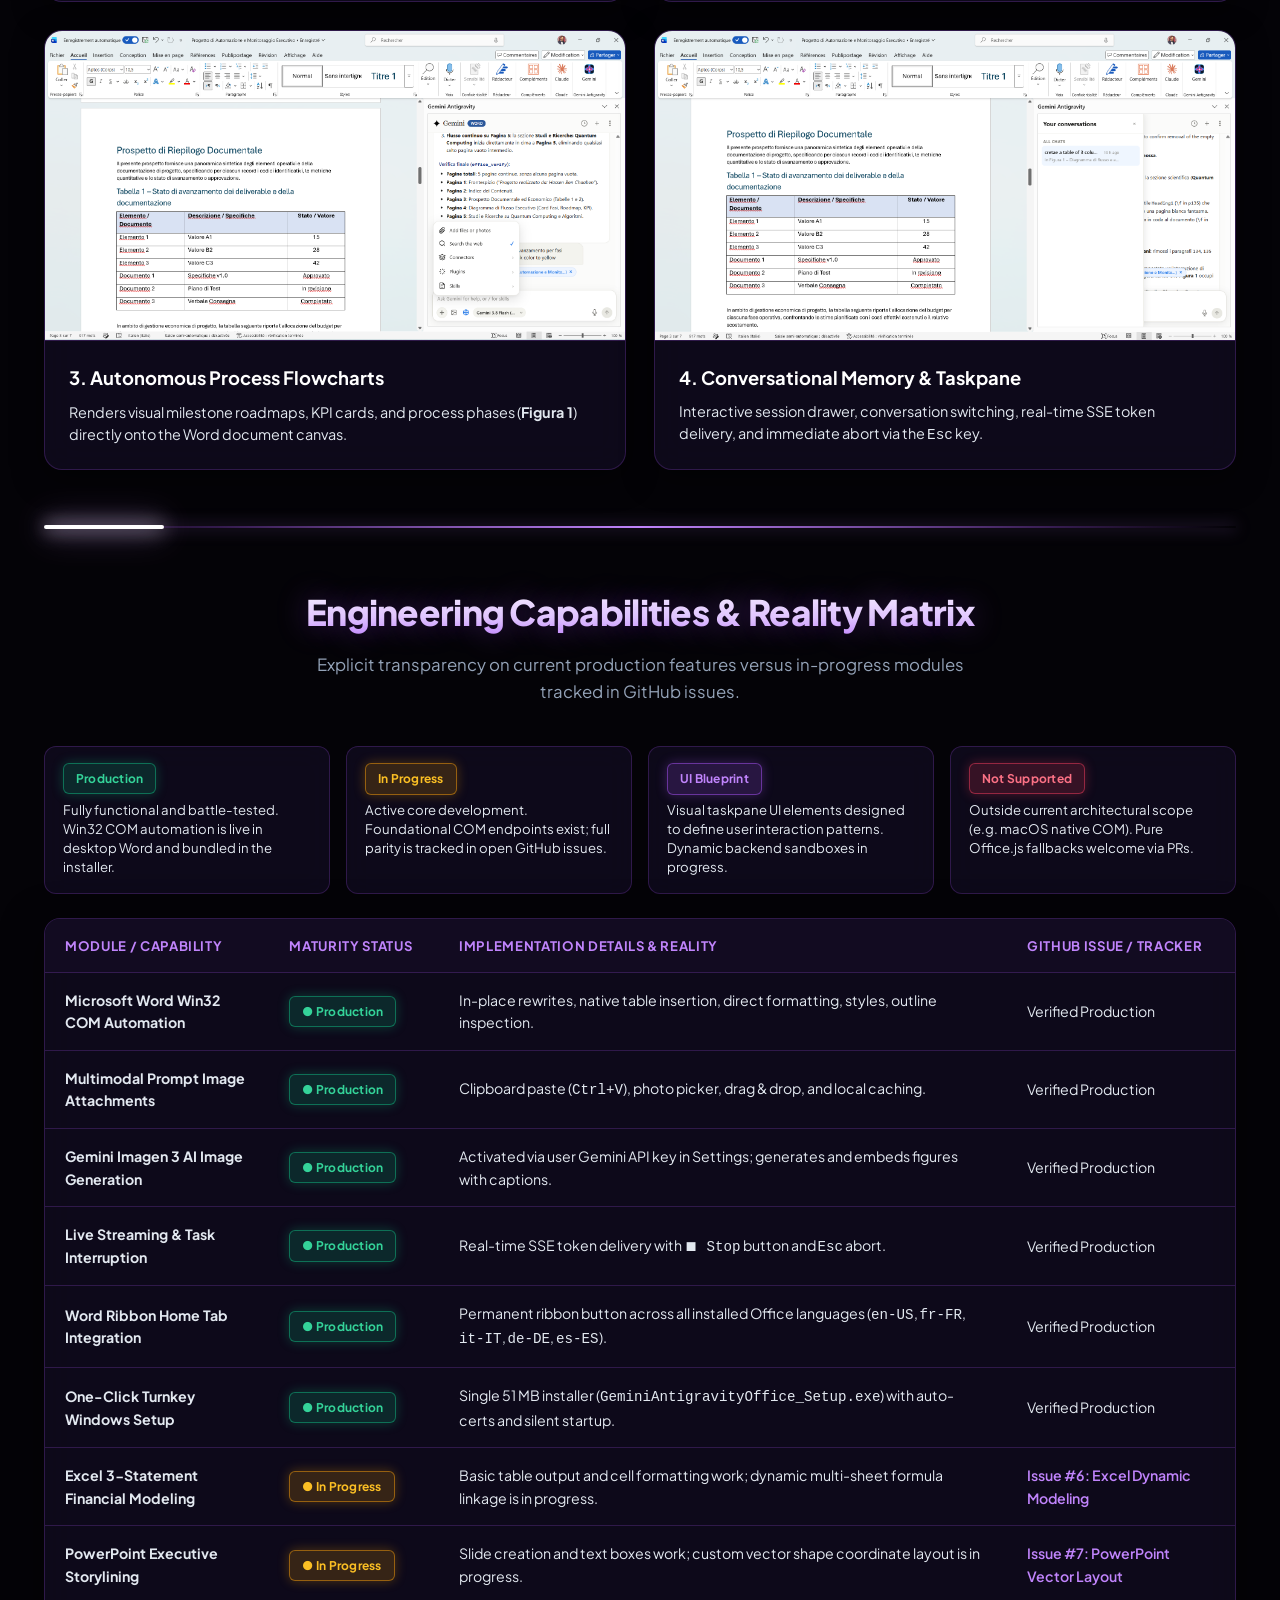
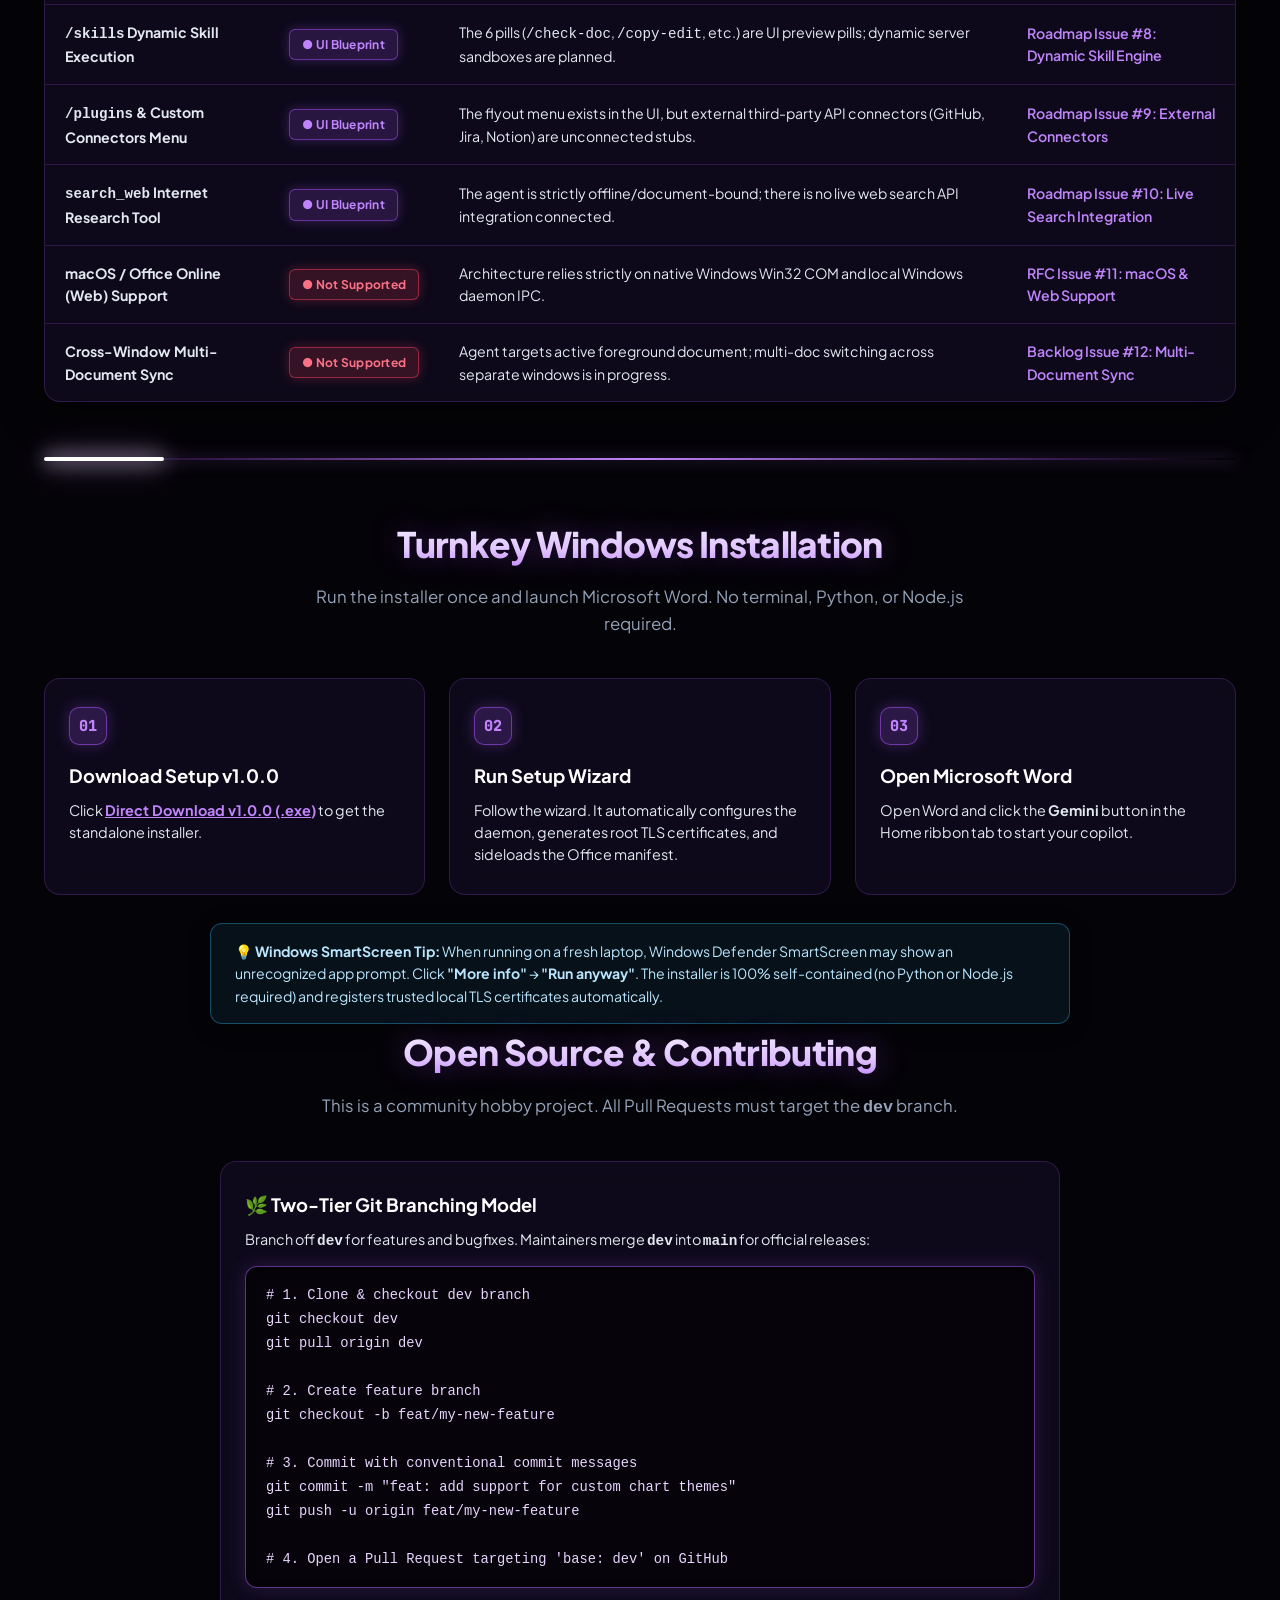
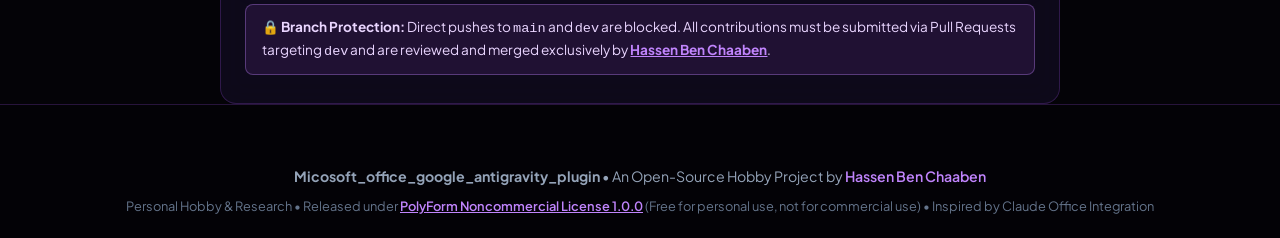
==== commit a63509ce: "docs(install): aggiungi guida per windows smartscreen e avvio rapido su nuovi pc" ====
--- a/docs/index.html
+++ b/docs/index.html
@@ -1224,6 +1224,10 @@
           <p>Open Word and click the <strong>Gemini</strong> button in the Home ribbon tab to start your copilot.</p>
         </div>
       </div>
+
+      <div style="max-width: 860px; margin: 28px auto 0; padding: 16px 24px; border-radius: 12px; background: rgba(56, 189, 248, 0.08); border: 1px solid rgba(56, 189, 248, 0.35); font-size: 0.88rem; color: #BAE6FD; line-height: 1.6; text-align: left; box-shadow: 0 4px 20px rgba(0,0,0,0.4);">
+        💡 <strong>Windows SmartScreen Tip:</strong> When running on a fresh laptop, Windows Defender SmartScreen may show an unrecognized app prompt. Click <strong>"More info"</strong> &rarr; <strong>"Run anyway"</strong>. The installer is 100% self-contained (no Python or Node.js required) and registers trusted local TLS certificates automatically.
+      </div>
     </section>
 
     <!-- Contributing -->
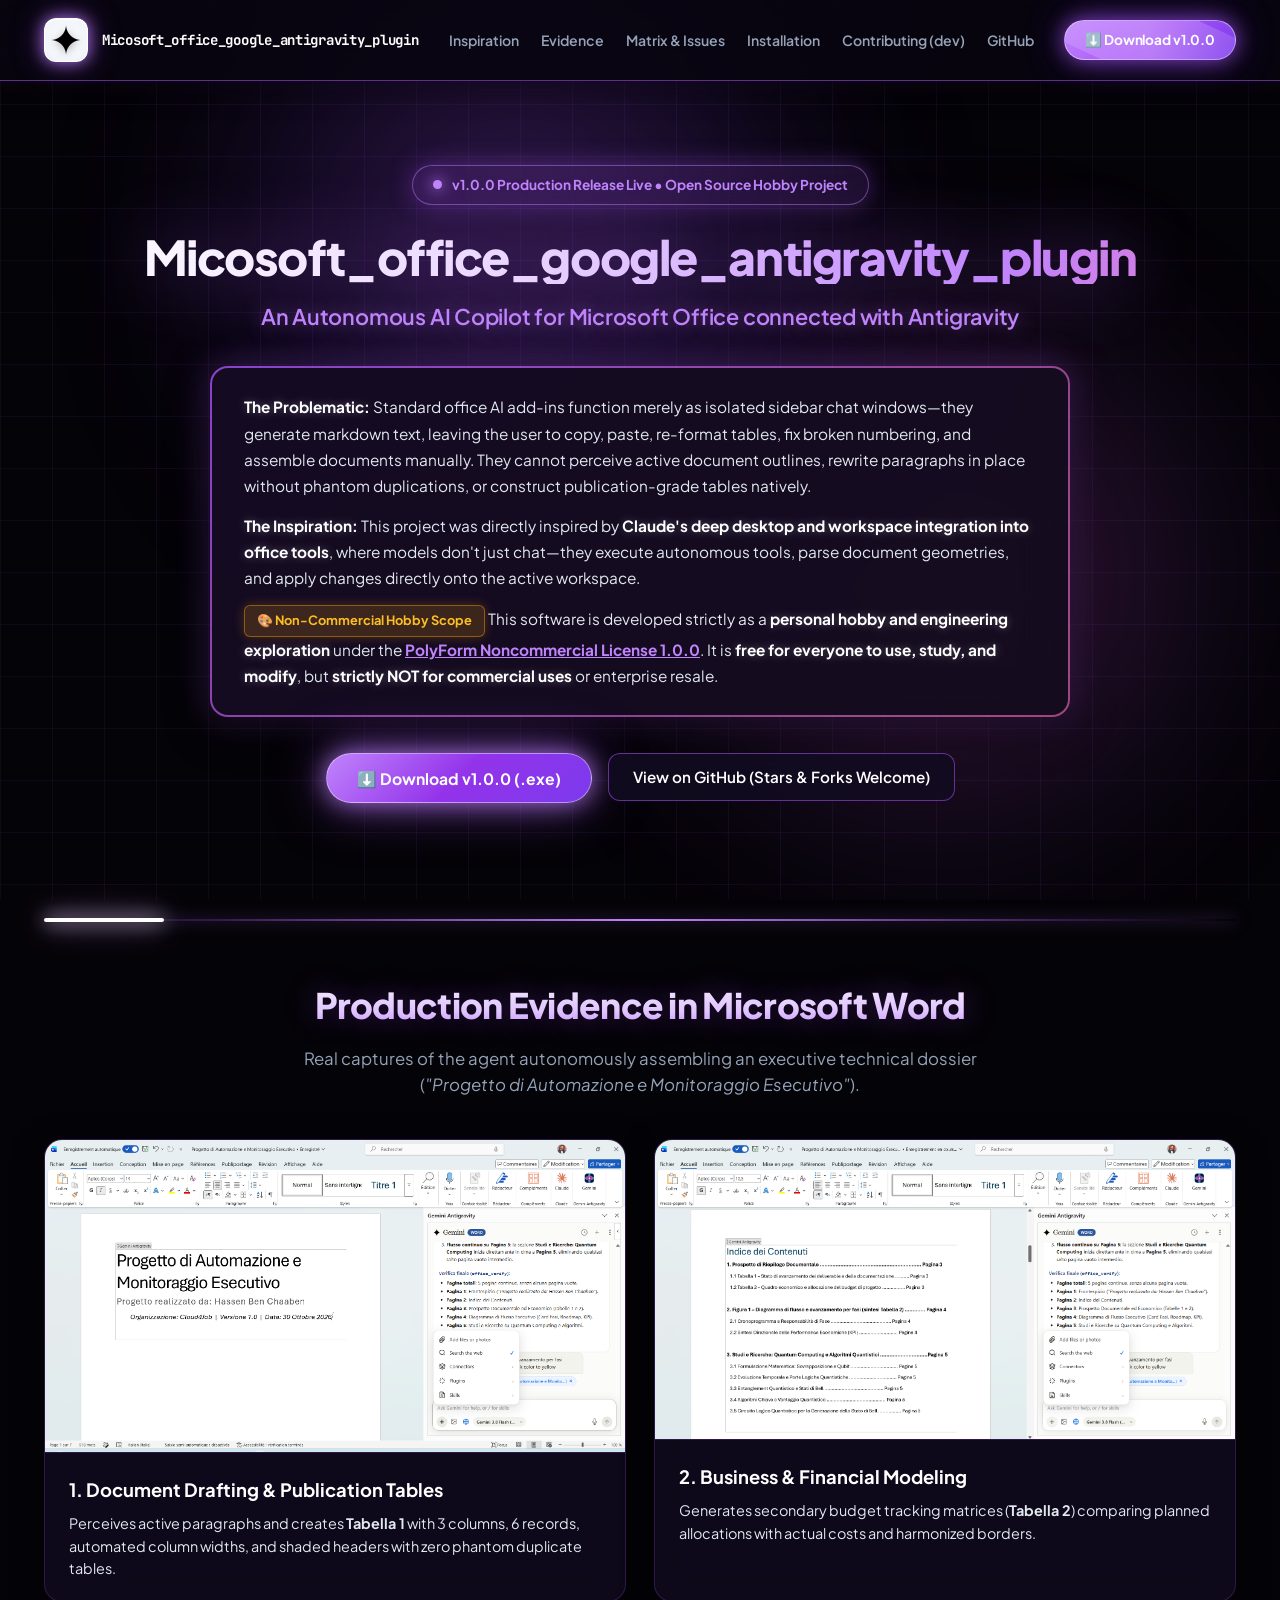
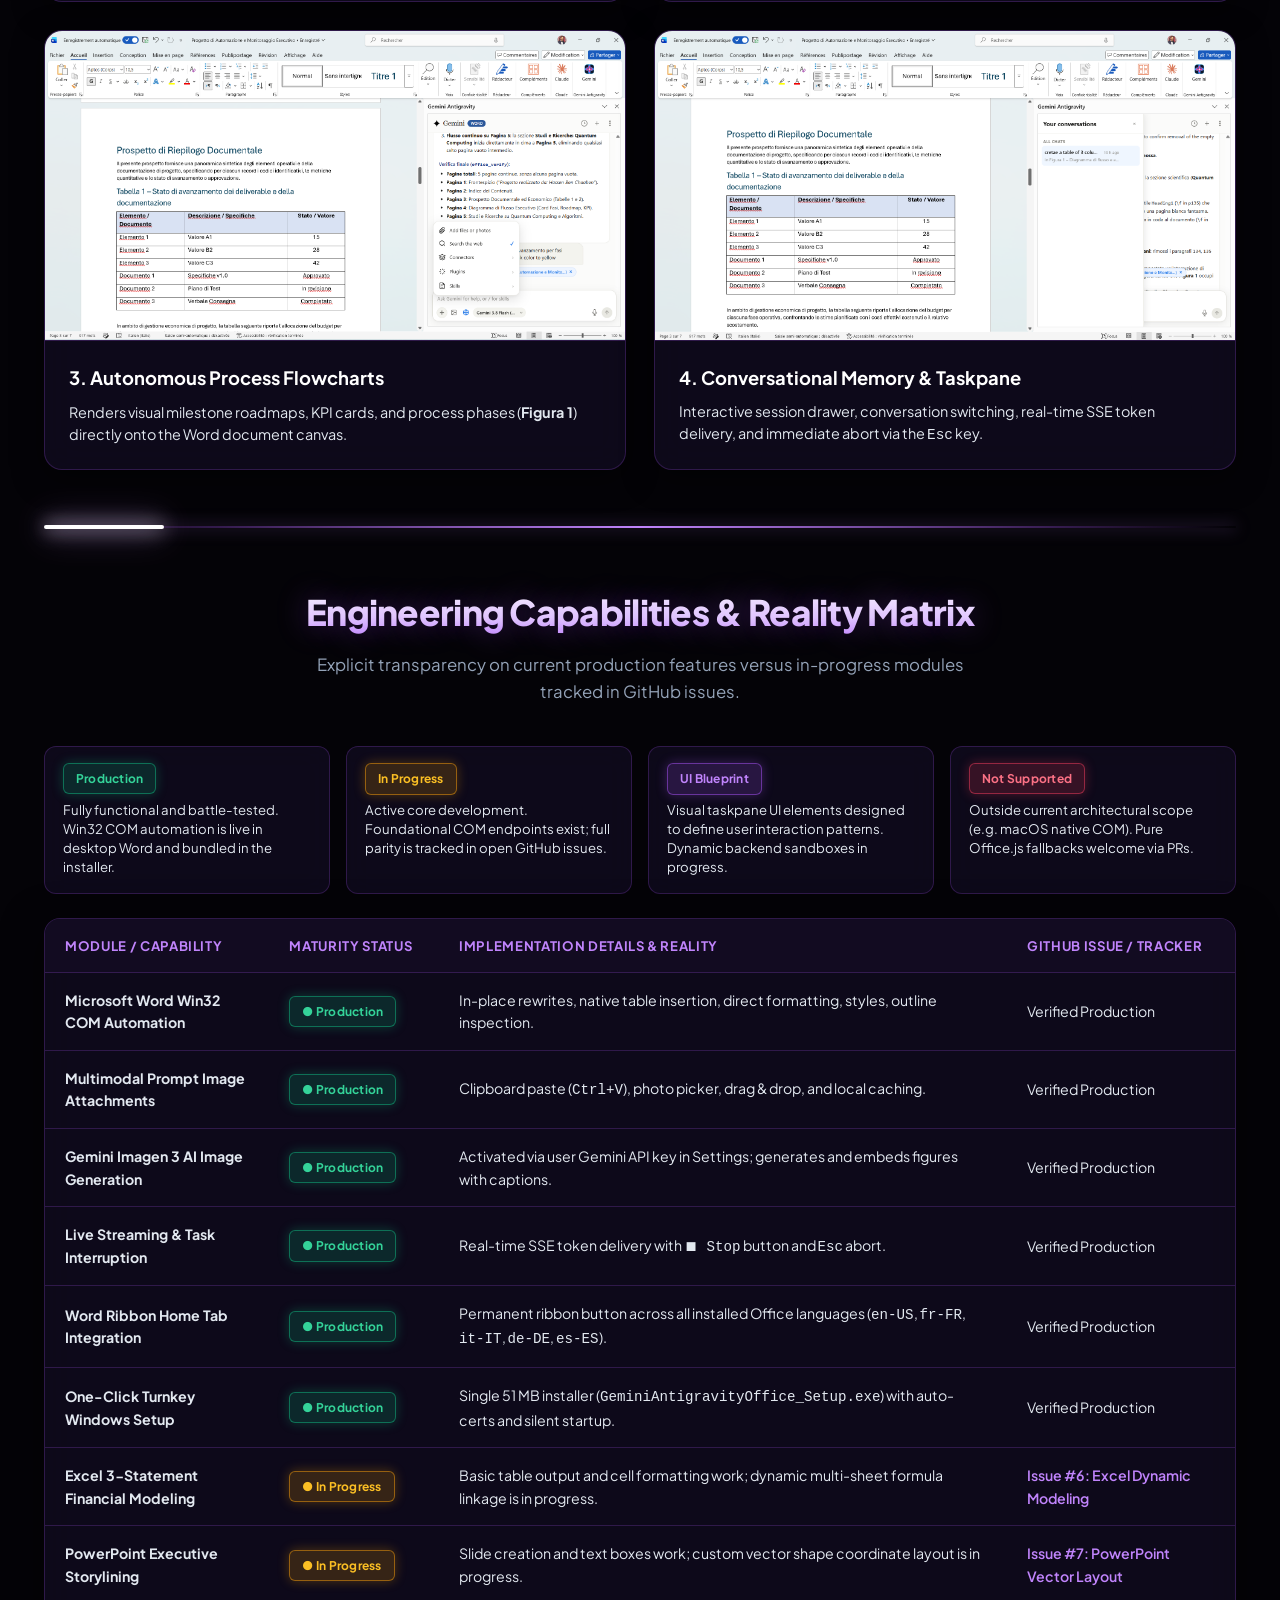
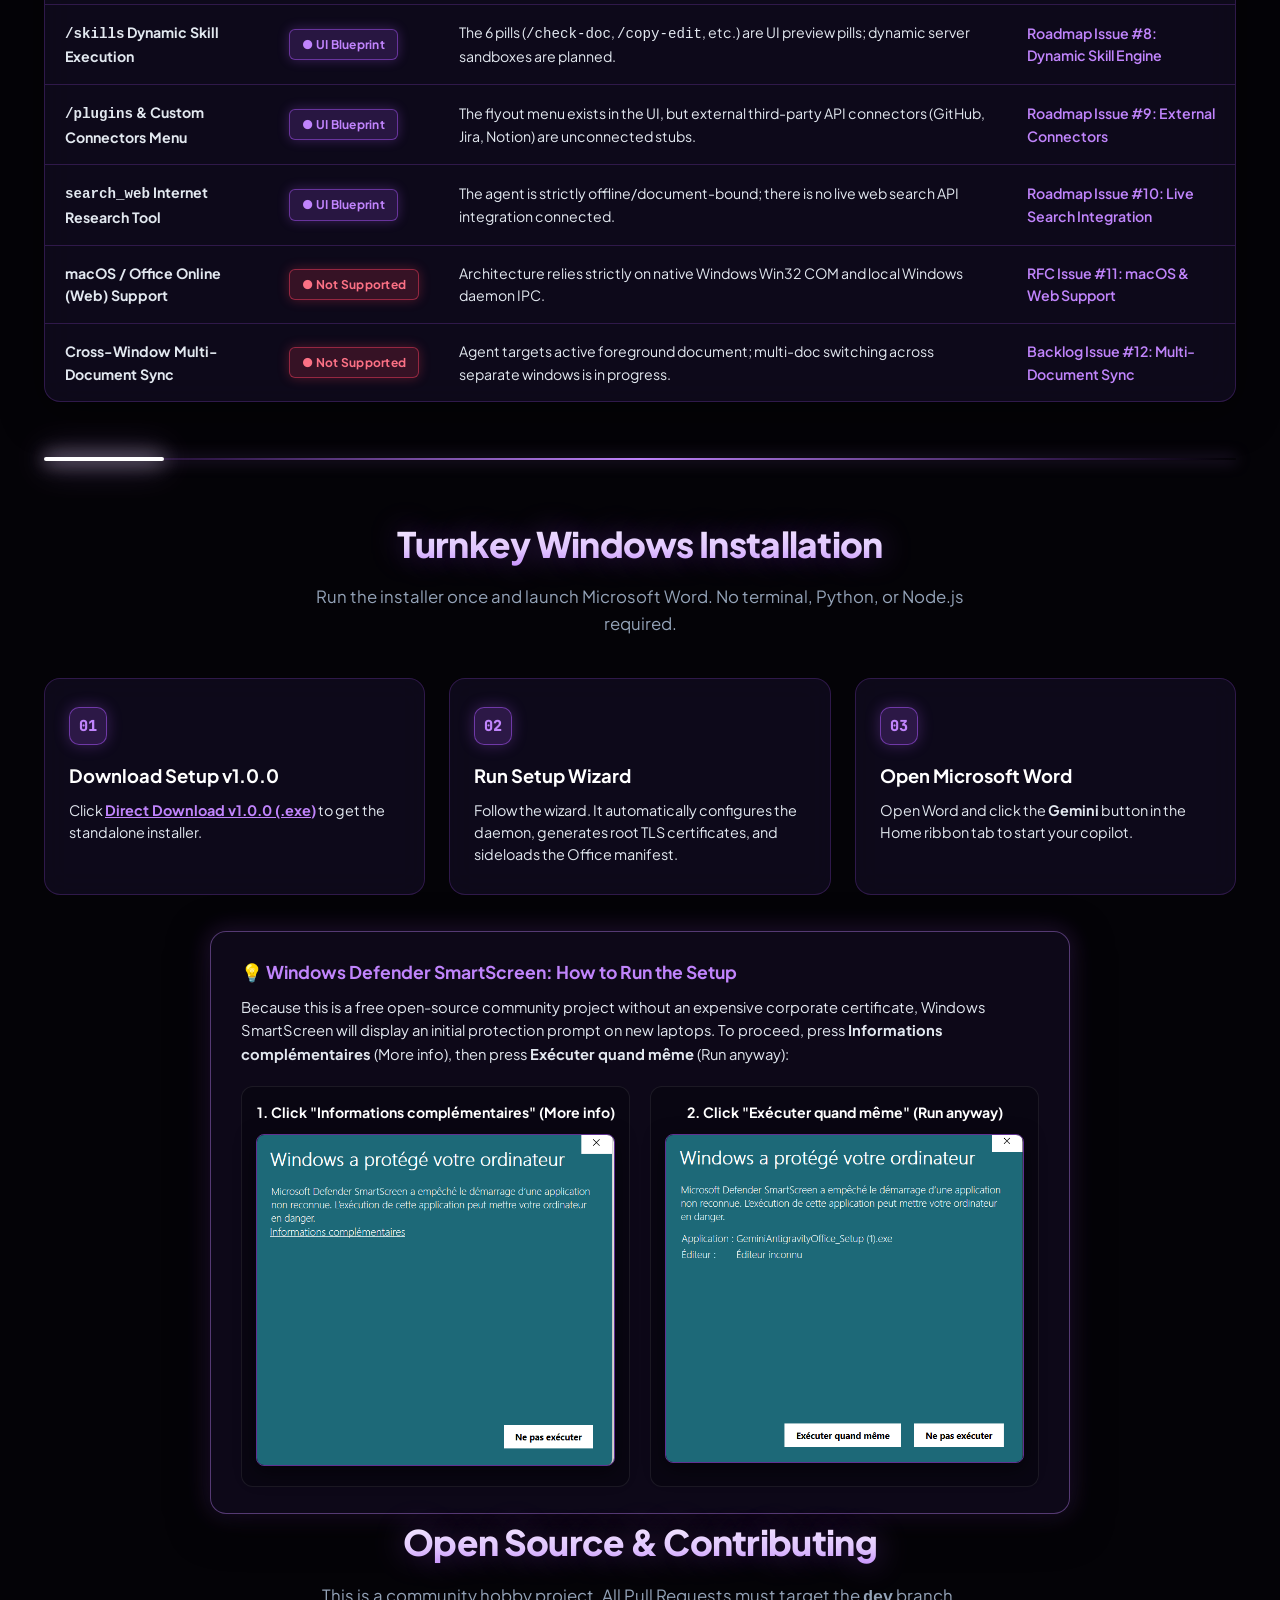
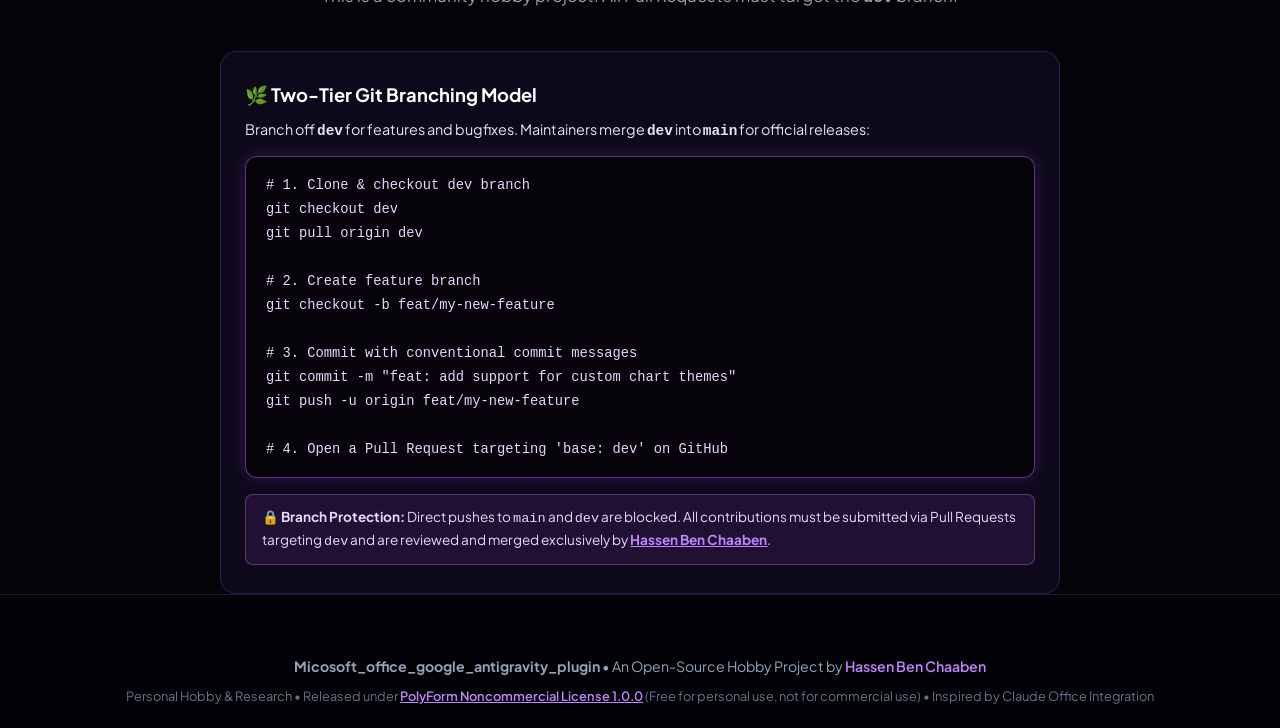
==== commit d27cd6d1: "docs(readme): aggiungi schermate e guida per windows defender smartscreen con passaggi esegui comunq" ====
--- a/docs/index.html
+++ b/docs/index.html
@@ -1225,8 +1225,24 @@
         </div>
       </div>
 
-      <div style="max-width: 860px; margin: 28px auto 0; padding: 16px 24px; border-radius: 12px; background: rgba(56, 189, 248, 0.08); border: 1px solid rgba(56, 189, 248, 0.35); font-size: 0.88rem; color: #BAE6FD; line-height: 1.6; text-align: left; box-shadow: 0 4px 20px rgba(0,0,0,0.4);">
-        💡 <strong>Windows SmartScreen Tip:</strong> When running on a fresh laptop, Windows Defender SmartScreen may show an unrecognized app prompt. Click <strong>"More info"</strong> &rarr; <strong>"Run anyway"</strong>. The installer is 100% self-contained (no Python or Node.js required) and registers trusted local TLS certificates automatically.
+      <!-- Visual SmartScreen Walkthrough Card -->
+      <div style="max-width: 860px; margin: 36px auto 0; padding: 26px 30px; border-radius: 16px; background: rgba(14, 9, 26, 0.95); border: 1px solid rgba(192, 132, 252, 0.4); box-shadow: 0 10px 40px rgba(0,0,0,0.6), 0 0 25px rgba(168, 85, 247, 0.25); text-align: left;">
+        <h4 style="color: var(--purple-neon); margin-bottom: 10px; font-size: 1.1rem; display: flex; align-items: center; gap: 8px;">
+          💡 Windows Defender SmartScreen: How to Run the Setup
+        </h4>
+        <p style="color: var(--text-secondary); font-size: 0.92rem; margin-bottom: 20px; line-height: 1.6;">
+          Because this is a free open-source community project without an expensive corporate certificate, Windows SmartScreen will display an initial protection prompt on new laptops. To proceed, press <strong>Informations complémentaires</strong> (More info), then press <strong>Exécuter quand même</strong> (Run anyway):
+        </p>
+        <div style="display: grid; grid-template-columns: repeat(auto-fit, minmax(280px, 1fr)); gap: 20px;">
+          <div style="text-align: center; background: rgba(8, 5, 16, 0.6); padding: 14px; border-radius: 12px; border: 1px solid rgba(255, 255, 255, 0.08);">
+            <p style="font-weight: 700; color: #FFFFFF; margin-bottom: 10px; font-size: 0.88rem;">1. Click "Informations complémentaires" (More info)</p>
+            <img src="images/smartscreen_step1_more_info.png" alt="SmartScreen Step 1" style="width: 100%; border-radius: 8px; border: 1px solid var(--border-glow); box-shadow: 0 6px 20px rgba(0,0,0,0.5);">
+          </div>
+          <div style="text-align: center; background: rgba(8, 5, 16, 0.6); padding: 14px; border-radius: 12px; border: 1px solid rgba(255, 255, 255, 0.08);">
+            <p style="font-weight: 700; color: #FFFFFF; margin-bottom: 10px; font-size: 0.88rem;">2. Click "Exécuter quand même" (Run anyway)</p>
+            <img src="images/smartscreen_step2_run_anyway.png" alt="SmartScreen Step 2" style="width: 100%; border-radius: 8px; border: 1px solid var(--border-glow); box-shadow: 0 6px 20px rgba(0,0,0,0.5);">
+          </div>
+        </div>
       </div>
     </section>
 
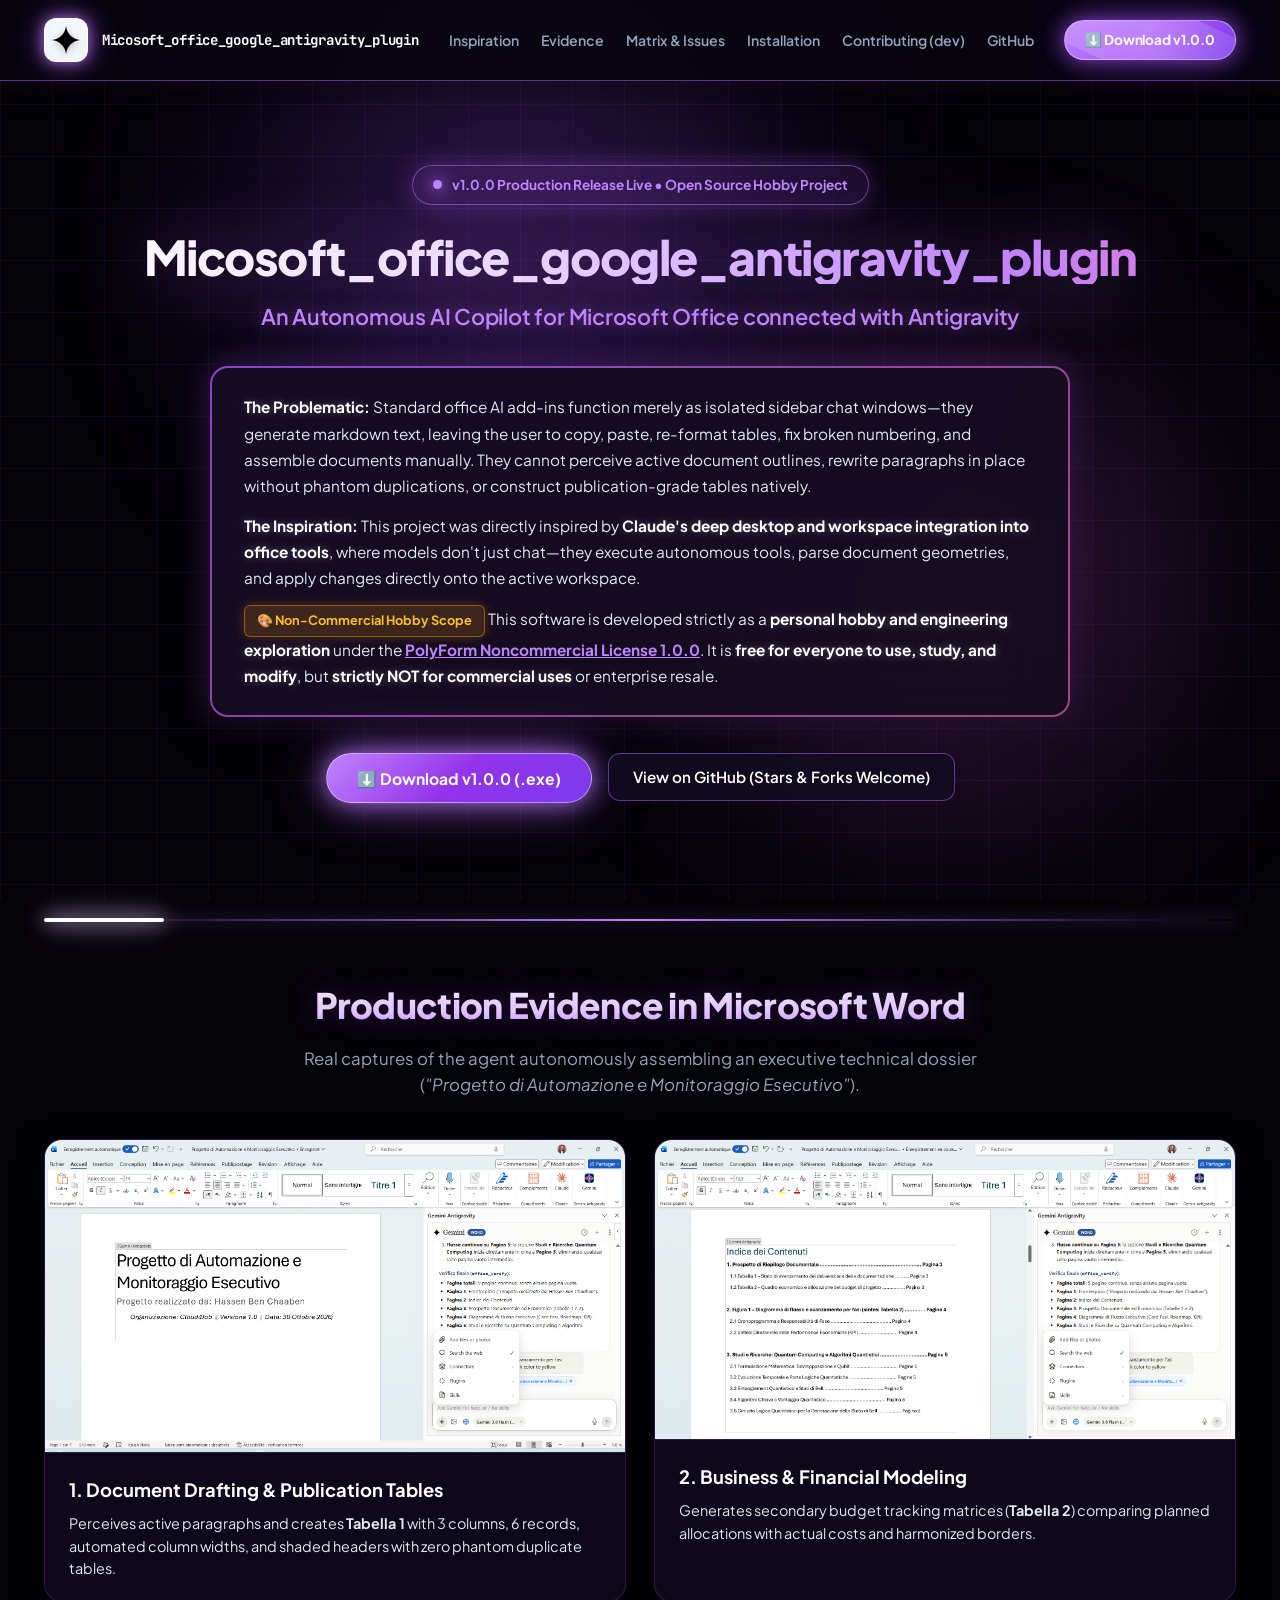
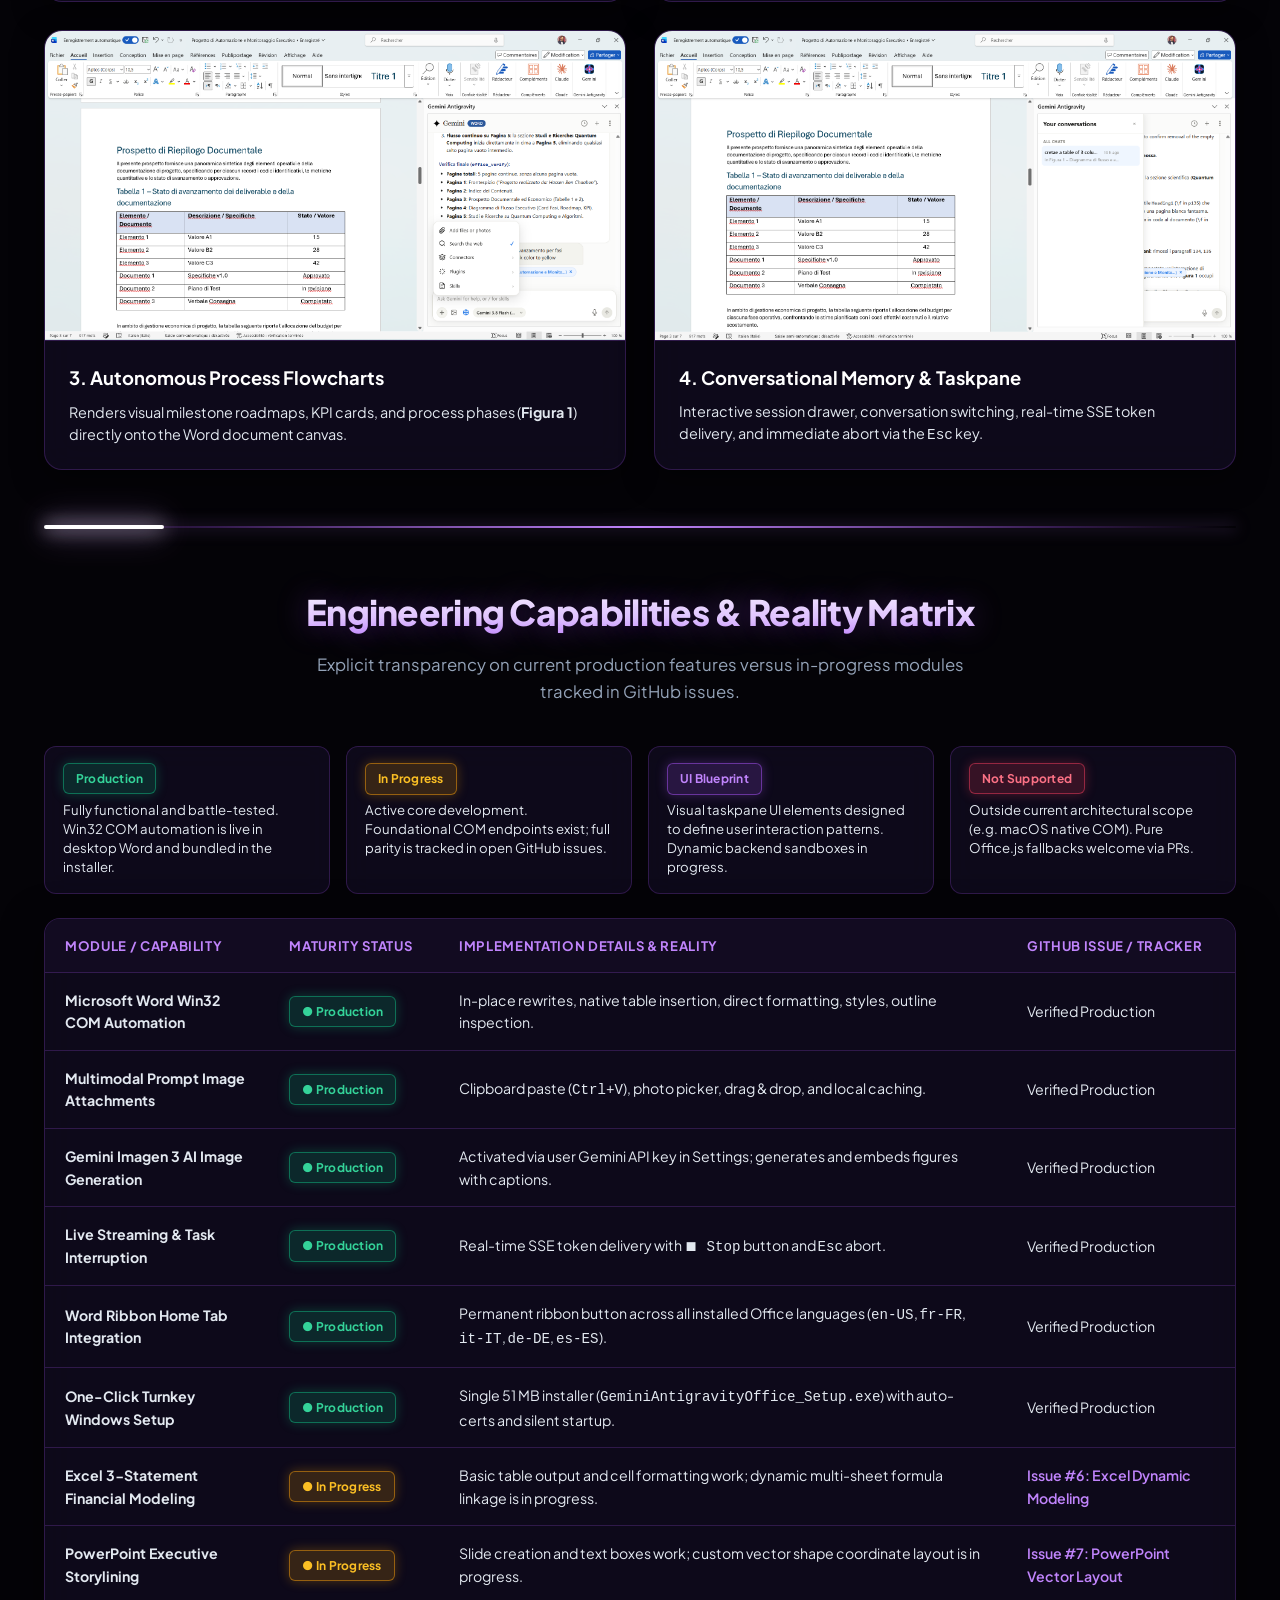
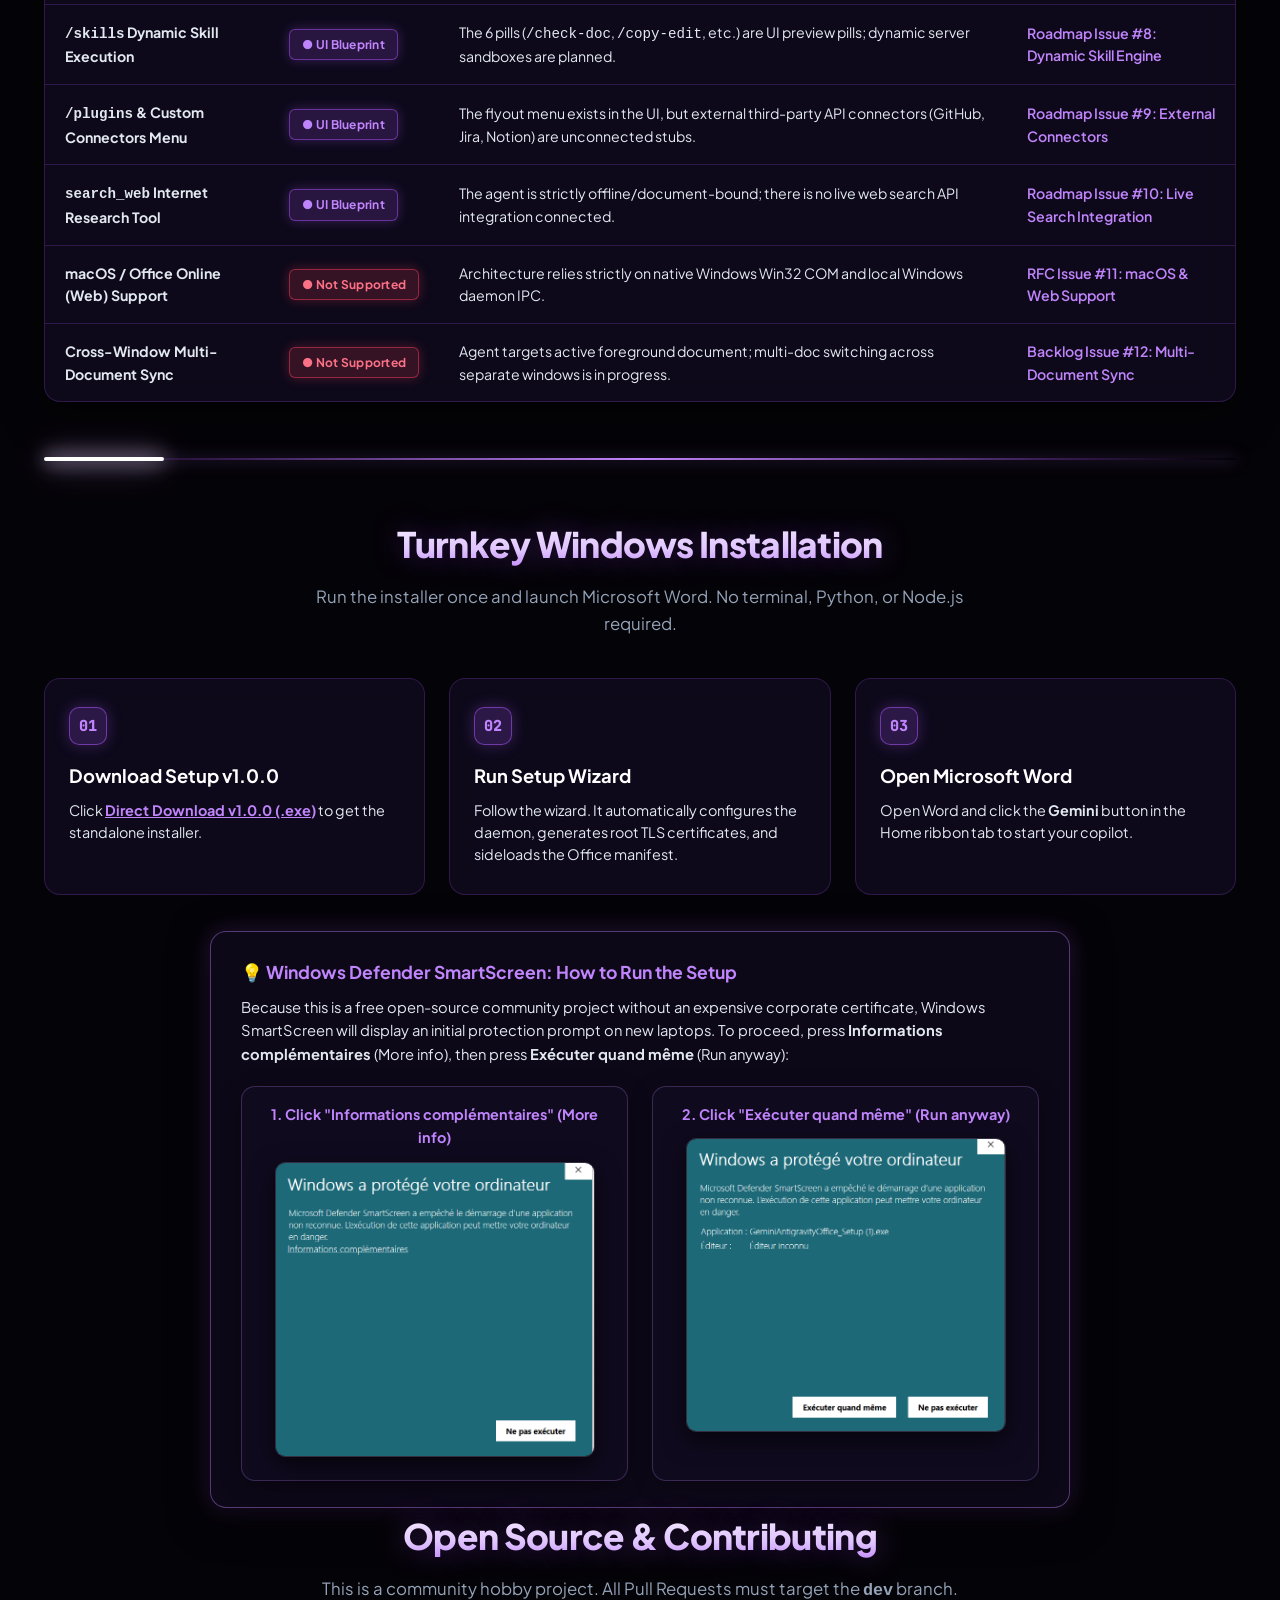
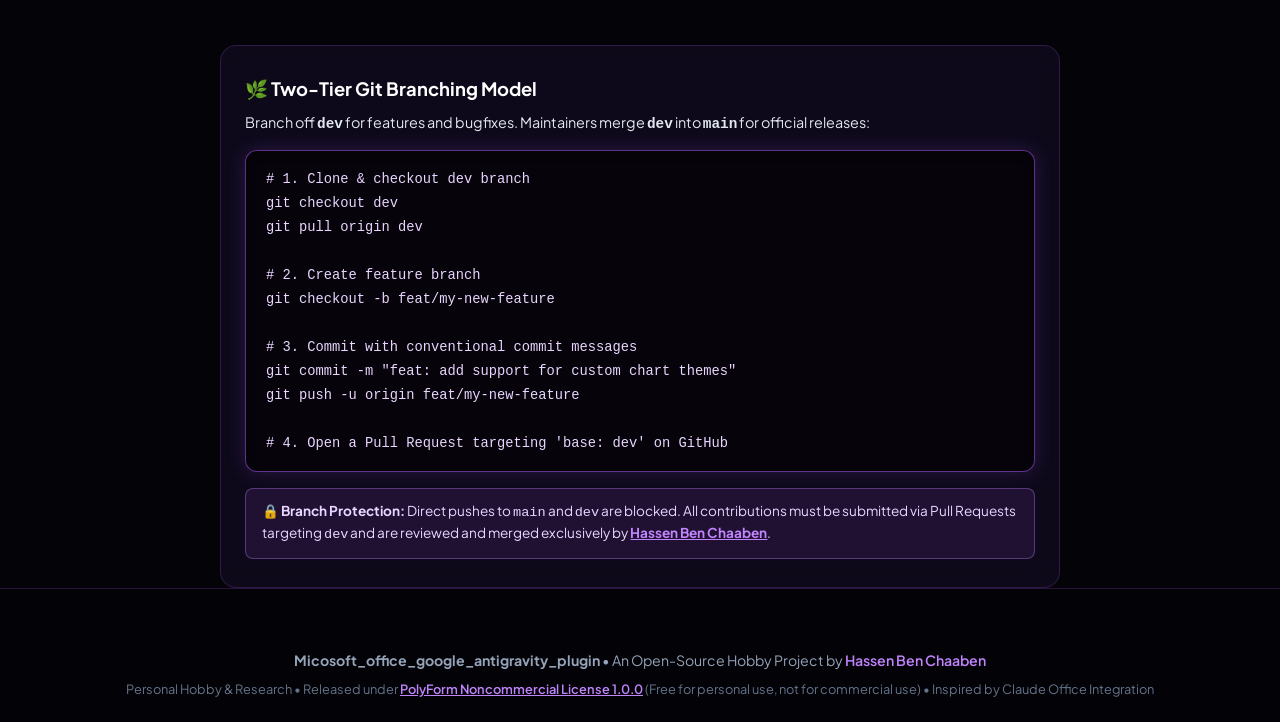
==== commit b7acaf3a: "docs(readme): ottimizza formattazione e spaziature della guida smartscreen" ====
--- a/docs/index.html
+++ b/docs/index.html
@@ -1233,14 +1233,14 @@
         <p style="color: var(--text-secondary); font-size: 0.92rem; margin-bottom: 20px; line-height: 1.6;">
           Because this is a free open-source community project without an expensive corporate certificate, Windows SmartScreen will display an initial protection prompt on new laptops. To proceed, press <strong>Informations complémentaires</strong> (More info), then press <strong>Exécuter quand même</strong> (Run anyway):
         </p>
-        <div style="display: grid; grid-template-columns: repeat(auto-fit, minmax(280px, 1fr)); gap: 20px;">
-          <div style="text-align: center; background: rgba(8, 5, 16, 0.6); padding: 14px; border-radius: 12px; border: 1px solid rgba(255, 255, 255, 0.08);">
-            <p style="font-weight: 700; color: #FFFFFF; margin-bottom: 10px; font-size: 0.88rem;">1. Click "Informations complémentaires" (More info)</p>
-            <img src="images/smartscreen_step1_more_info.png" alt="SmartScreen Step 1" style="width: 100%; border-radius: 8px; border: 1px solid var(--border-glow); box-shadow: 0 6px 20px rgba(0,0,0,0.5);">
+        <div style="display: grid; grid-template-columns: repeat(auto-fit, minmax(280px, 1fr)); gap: 24px;">
+          <div style="text-align: center; background: rgba(18, 12, 34, 0.7); padding: 16px; border-radius: 14px; border: 1px solid rgba(192, 132, 252, 0.25); box-shadow: 0 4px 20px rgba(0,0,0,0.4);">
+            <p style="font-weight: 700; color: var(--purple-neon); margin-bottom: 12px; font-size: 0.9rem;">1. Click "Informations complémentaires" (More info)</p>
+            <img src="images/smartscreen_step1_more_info.png" alt="SmartScreen Step 1" style="max-width: 320px; width: 100%; border-radius: 10px; border: 1px solid rgba(255, 255, 255, 0.15); box-shadow: 0 8px 24px rgba(0,0,0,0.6);">
           </div>
-          <div style="text-align: center; background: rgba(8, 5, 16, 0.6); padding: 14px; border-radius: 12px; border: 1px solid rgba(255, 255, 255, 0.08);">
-            <p style="font-weight: 700; color: #FFFFFF; margin-bottom: 10px; font-size: 0.88rem;">2. Click "Exécuter quand même" (Run anyway)</p>
-            <img src="images/smartscreen_step2_run_anyway.png" alt="SmartScreen Step 2" style="width: 100%; border-radius: 8px; border: 1px solid var(--border-glow); box-shadow: 0 6px 20px rgba(0,0,0,0.5);">
+          <div style="text-align: center; background: rgba(18, 12, 34, 0.7); padding: 16px; border-radius: 14px; border: 1px solid rgba(192, 132, 252, 0.25); box-shadow: 0 4px 20px rgba(0,0,0,0.4);">
+            <p style="font-weight: 700; color: var(--purple-neon); margin-bottom: 12px; font-size: 0.9rem;">2. Click "Exécuter quand même" (Run anyway)</p>
+            <img src="images/smartscreen_step2_run_anyway.png" alt="SmartScreen Step 2" style="max-width: 320px; width: 100%; border-radius: 10px; border: 1px solid rgba(255, 255, 255, 0.15); box-shadow: 0 8px 24px rgba(0,0,0,0.6);">
           </div>
         </div>
       </div>
